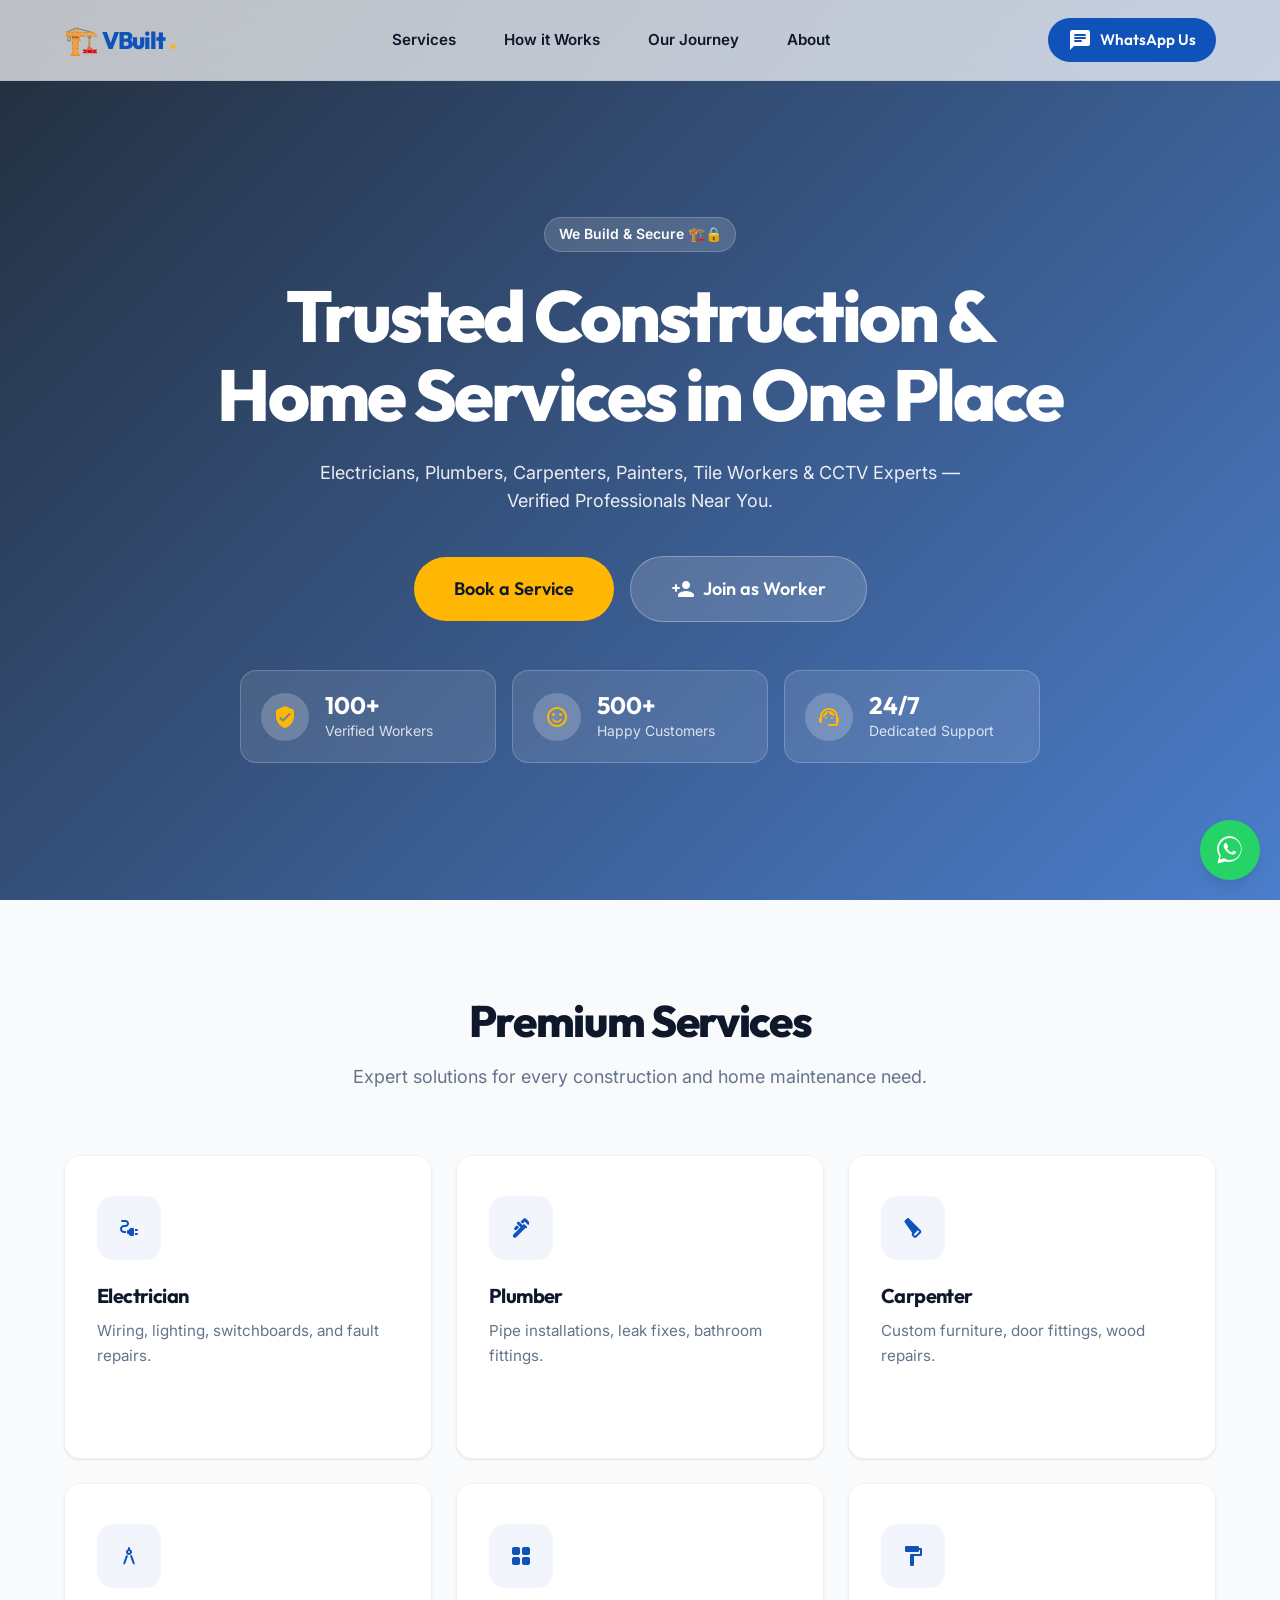
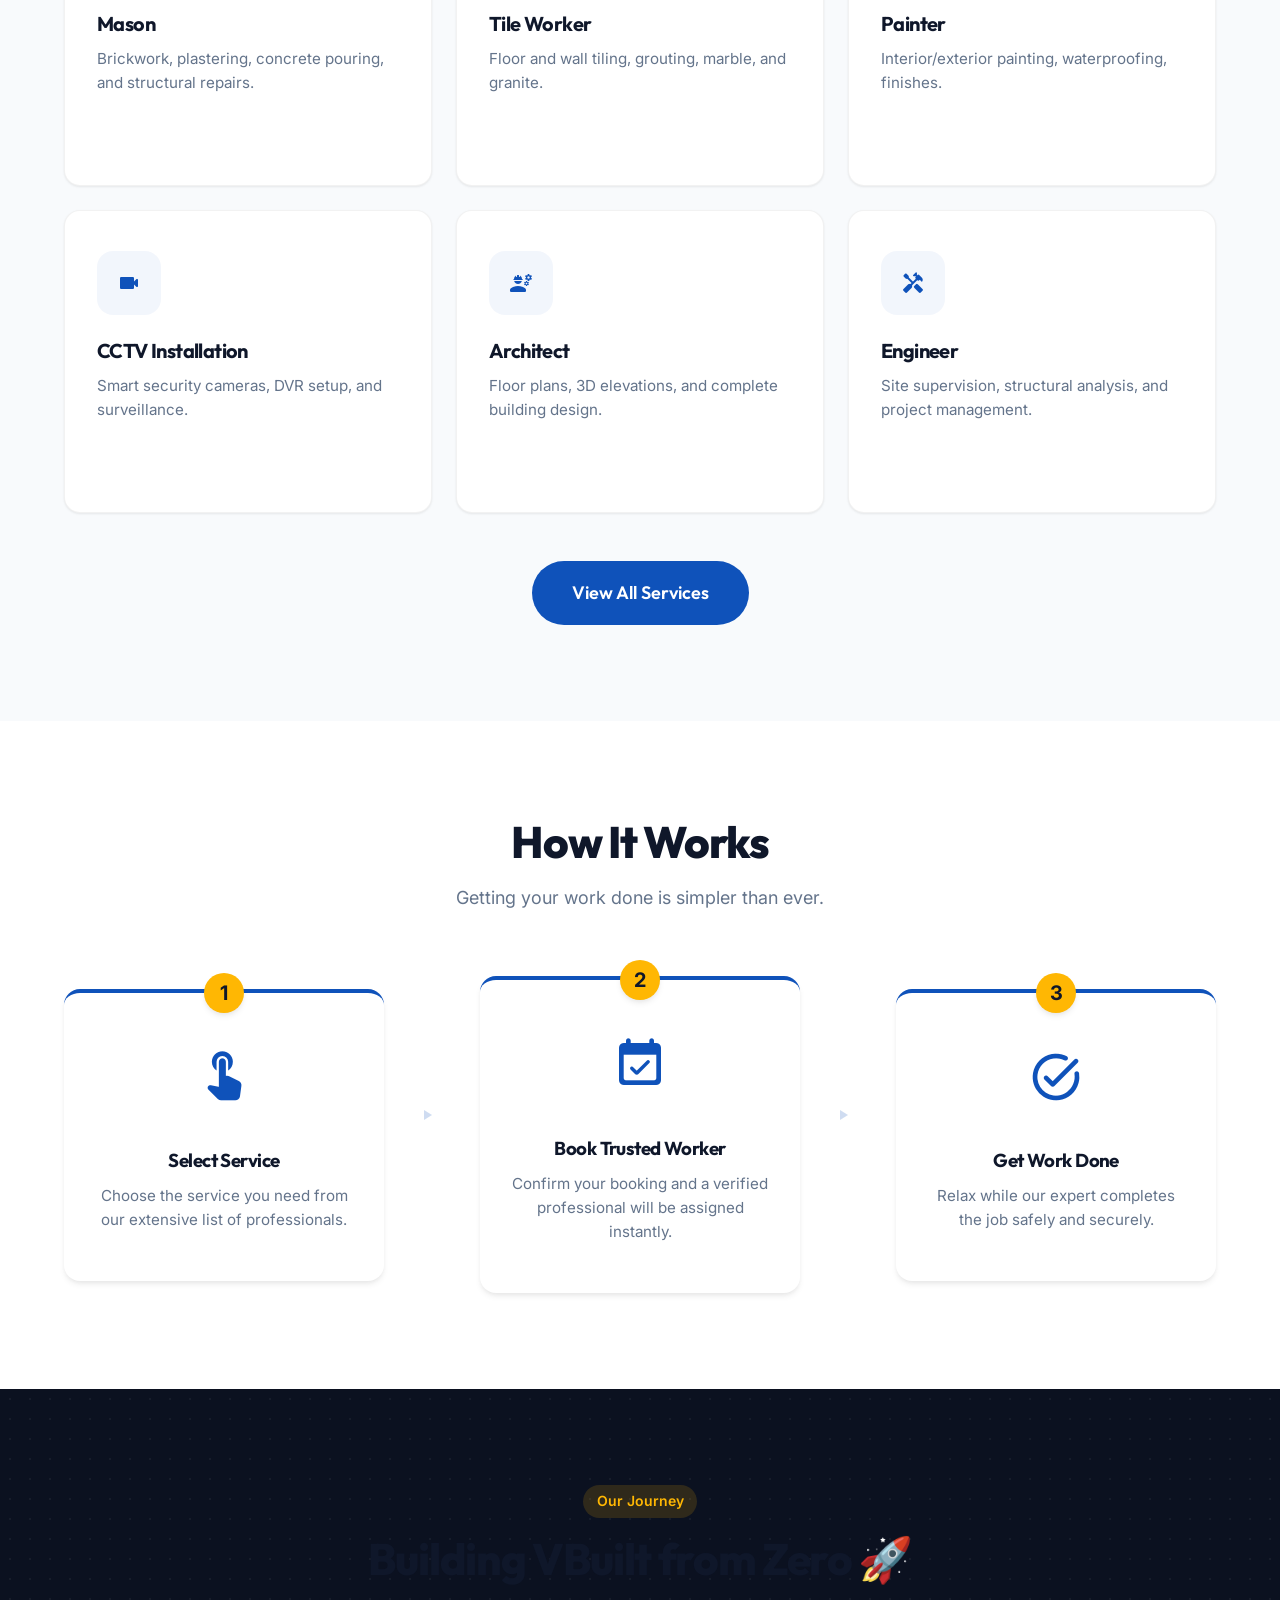
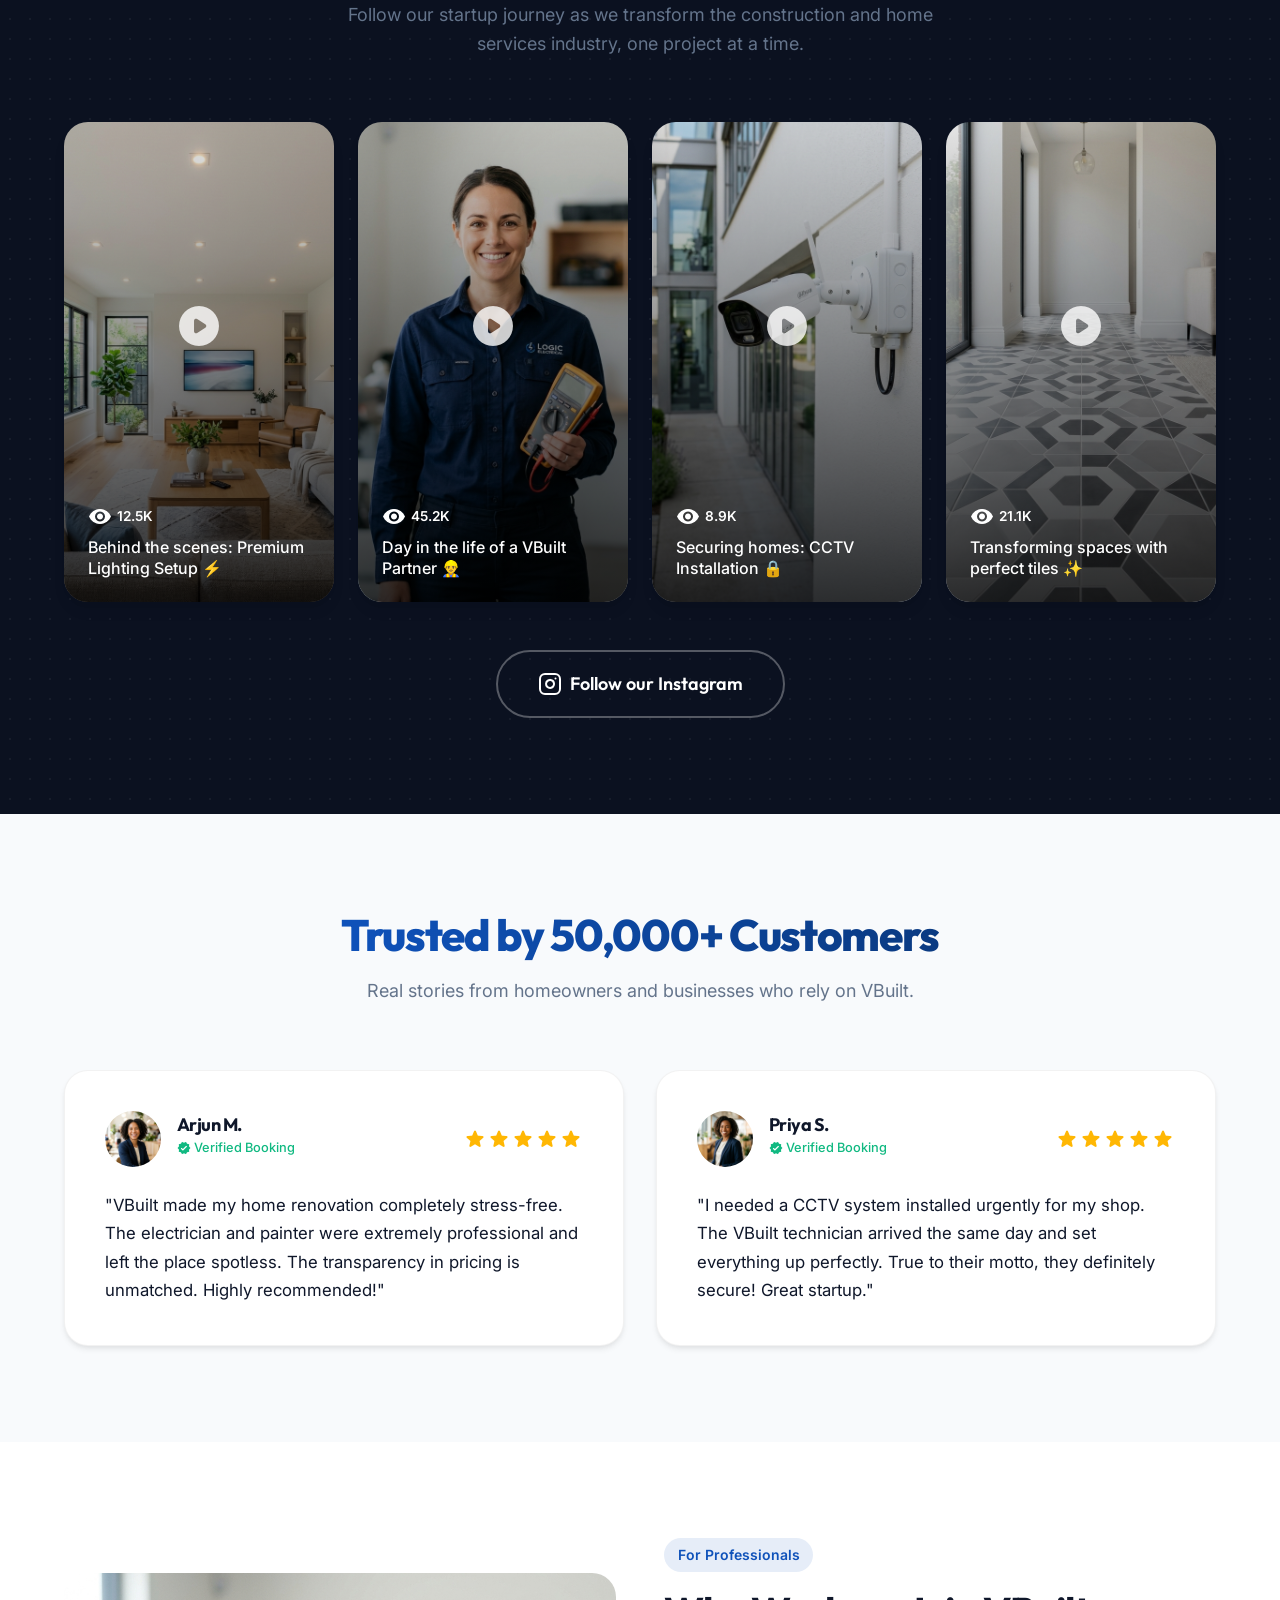
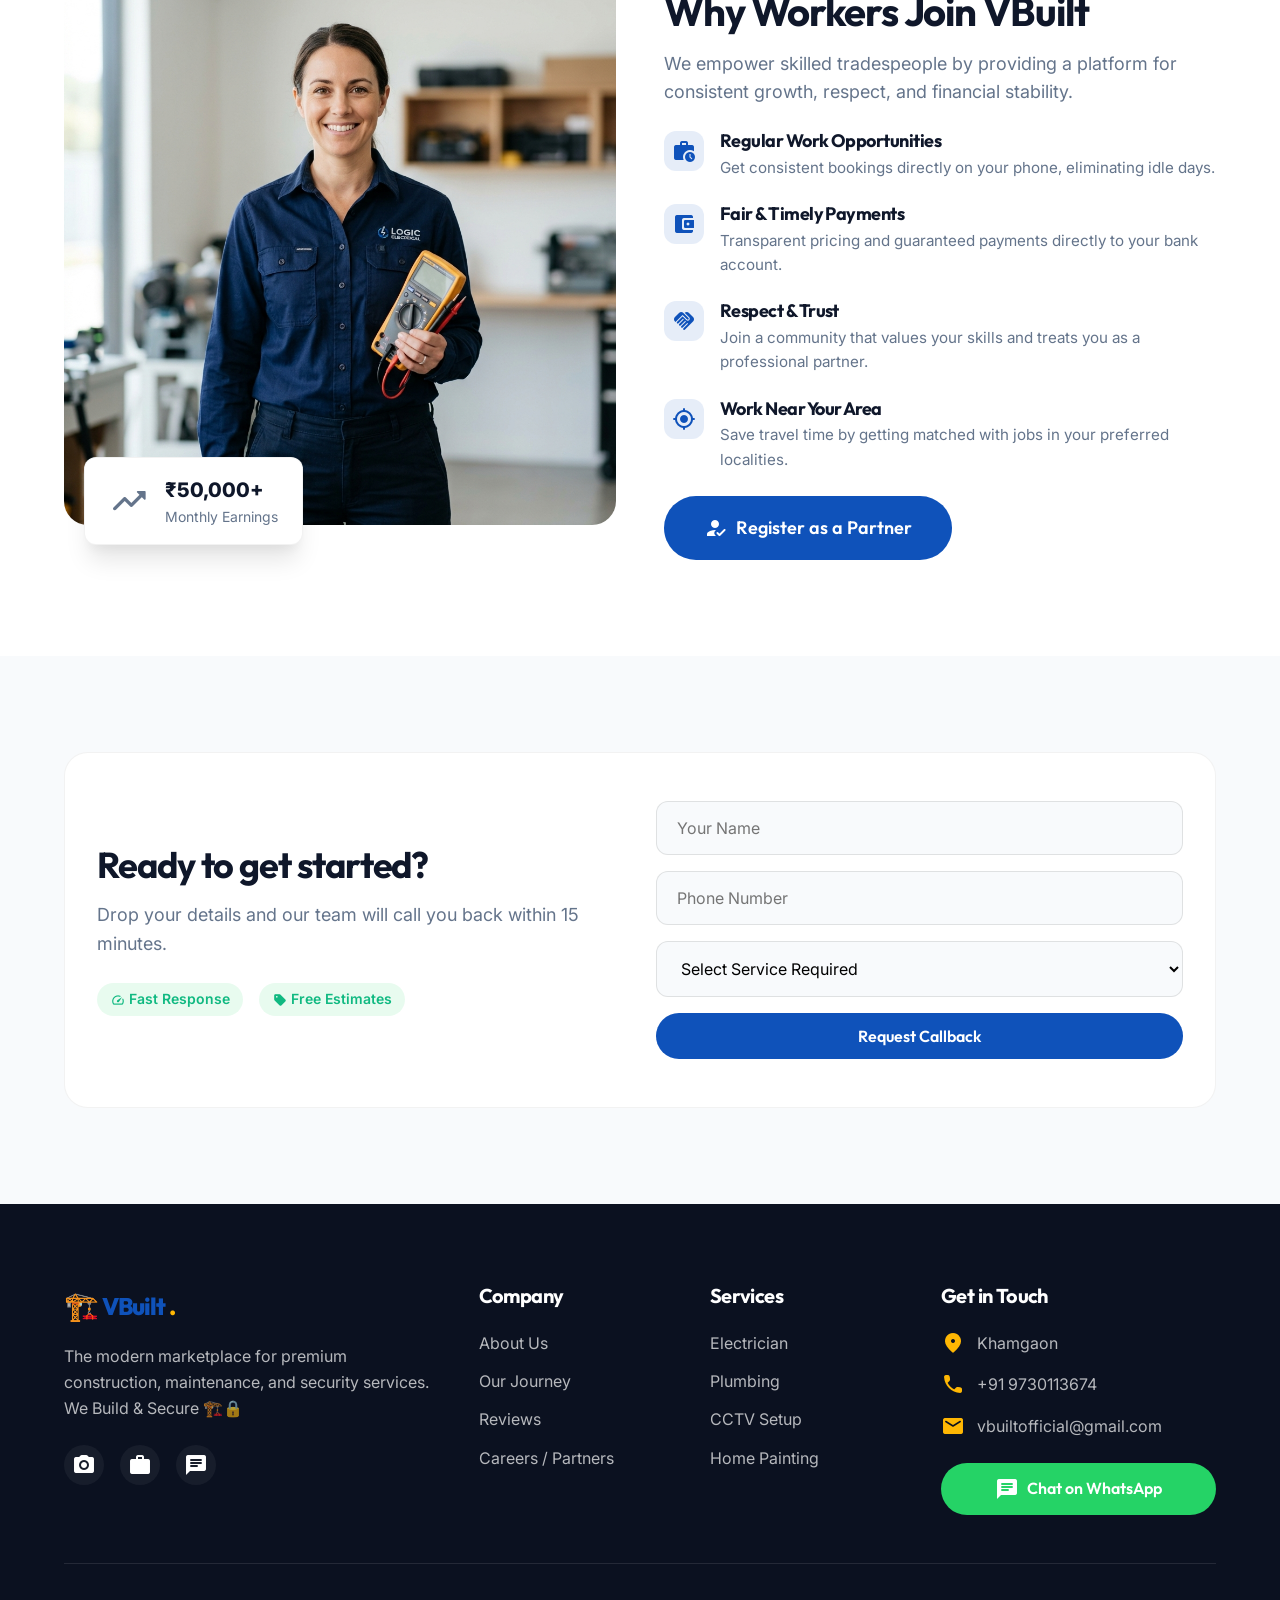
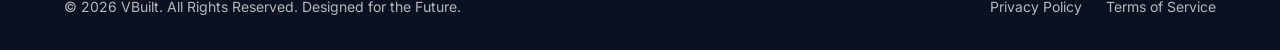
==== index.html @ ed8c5869 "Update index.html" ====
<!DOCTYPE html>
<html lang="en">

<head>
    <meta charset="UTF-8">
    <meta name="viewport" content="width=device-width, initial-scale=1.0">
    <title>VBuilt | We Build & Secure 🏗️🔒</title>
    <meta name="description"
        content="VBuilt connects customers with trusted skilled workers and professionals such as electricians, plumbers, carpenters, masons, painters, and CCTV technicians.">

    <!-- Google Fonts -->
    <link rel="preconnect" href="https://fonts.googleapis.com">
    <link rel="preconnect" href="https://fonts.gstatic.com" crossorigin>
    <link
        href="https://fonts.googleapis.com/css2?family=Inter:wght@300;400;500;600;700&family=Outfit:wght@400;500;600;700;800;900&display=swap"
        rel="stylesheet">

    <!-- Material Icons -->
    <link href="https://fonts.googleapis.com/icon?family=Material+Icons+Round" rel="stylesheet">

    <!-- Custom CSS -->
    <link rel="stylesheet" href="style.css">
</head>

<body>

    <!-- Page Loader -->
    <div class="page-loader" id="page-loader">
        <div class="spinner"></div>
        <div class="loader-text">VBuilt.</div>
    </div>

    <!-- Navigation -->
    <nav class="navbar glass-nav" id="navbar">
        <div class="container nav-container">
            <a href="#" class="logo">
                <span class="logo-icon">🏗️</span>
                VBuilt<span class="logo-dot">.</span>
            </a>

            <div class="nav-menu" id="nav-menu">
                <a href="#services" class="nav-link">Services</a>
                <a href="#how-it-works" class="nav-link">How it Works</a>
                <a href="#social" class="nav-link">Our Journey</a>
                <a href="#about" class="nav-link">About</a>
            </div>

            <div class="nav-actions">
                <a href="https://wa.me/919730113674" target="_blank" class="btn btn-primary btn-sm-nav">
                    <span class="material-icons-round">chat</span> WhatsApp Us
                </a>
                <button class="hamburger" id="hamburger" aria-label="Menu">
                    <span class="material-icons-round">menu</span>
                </button>
            </div>
        </div>
    </nav>

    <!-- Mobile Menu Overlay -->
    <div class="mobile-menu" id="mobile-menu">
        <div class="mobile-menu-header">
            <a href="#" class="logo">VBuilt<span class="logo-dot">.</span></a>
            <button class="close-menu" id="close-menu" aria-label="Close Menu">
                <span class="material-icons-round">close</span>
            </button>
        </div>
        <div class="mobile-nav-links">
            <a href="#services" class="mobile-link">Services</a>
            <a href="#how-it-works" class="mobile-link">How it Works</a>
            <a href="#social" class="mobile-link">Our Journey</a>
            <a href="#about" class="mobile-link">About Us</a>
            <a href="#worker" class="mobile-link text-accent">Join as Worker</a>
            <a href="https://wa.me/919730113674" target="_blank" class="btn btn-primary btn-full mt-4">
                <span class="material-icons-round">chat</span> WhatsApp Us
            </a>
        </div>
    </div>

    <!-- Hero Section -->
    <section class="hero">
        <div class="hero-bg" style="background-image: url('assets/hero_background.png');"></div>
        <div class="hero-overlay"></div>
        <div class="container hero-content fade-in-up">
            <div class="hero-text">
                <div class="badge badge-glass">We Build & Secure 🏗️🔒</div>
                <h1>Trusted Construction & Home Services in One Place</h1>
                <p>Electricians, Plumbers, Carpenters, Painters, Tile Workers & CCTV Experts — Verified Professionals
                    Near You.</p>

                <div class="hero-buttons">
                    <a href="#quick-inquiry" class="btn btn-accent btn-large glow-btn">
                        Book a Service
                    </a>
                    <a href="https://forms.gle/vUBsCdoFfaBKiS7c6" target="_blank" class="btn btn-glass btn-large">
                        <span class="material-icons-round">person_add</span> Join as Worker
                    </a>
                </div>

                <!-- Trust Stats Cards -->
                <div class="hero-stats-wrapper mt-5">
                    <div class="hero-stat-card">
                        <div class="stat-icon"><span class="material-icons-round">verified_user</span></div>
                        <div class="stat-info">
                            <strong>100+</strong>
                            <span>Verified Workers</span>
                        </div>
                    </div>
                    <div class="hero-stat-card">
                        <div class="stat-icon"><span class="material-icons-round">sentiment_satisfied_alt</span></div>
                        <div class="stat-info">
                            <strong>500+</strong>
                            <span>Happy Customers</span>
                        </div>
                    </div>
                    <div class="hero-stat-card">
                        <div class="stat-icon"><span class="material-icons-round">support_agent</span></div>
                        <div class="stat-info">
                            <strong>24/7</strong>
                            <span>Dedicated Support</span>
                        </div>
                    </div>
                </div>
            </div>
        </div>
    </section>

    <!-- Services Section -->
    <section id="services" class="section bg-light">
        <div class="container">
            <div class="section-header text-center reveal">
                <h2>Premium Services</h2>
                <p>Expert solutions for every construction and home maintenance need.</p>
            </div>

            <div class="services-grid reveal">
                <!-- Service Cards -->
                <div class="service-card group">
                    <div class="service-icon"><span class="material-icons-round">electrical_services</span></div>
                    <h3>Electrician</h3>
                    <p>Wiring, lighting, switchboards, and fault repairs.</p>
                    <a href="https://wa.me/919730113674?text=I%20need%20an%20Electrician" target="_blank"
                        class="service-book-btn">Book via WhatsApp &rarr;</a>
                </div>
                <div class="service-card group">
                    <div class="service-icon"><span class="material-icons-round">plumbing</span></div>
                    <h3>Plumber</h3>
                    <p>Pipe installations, leak fixes, bathroom fittings.</p>
                    <a href="https://wa.me/919730113674?text=I%20need%20a%20Plumber" target="_blank"
                        class="service-book-btn">Book via WhatsApp &rarr;</a>
                </div>
                <div class="service-card group">
                    <div class="service-icon"><span class="material-icons-round">carpenter</span></div>
                    <h3>Carpenter</h3>
                    <p>Custom furniture, door fittings, wood repairs.</p>
                    <a href="https://wa.me/919730113674?text=I%20need%20a%20Carpenter" target="_blank"
                        class="service-book-btn">Book via WhatsApp &rarr;</a>
                </div>
                <div class="service-card group">
                    <div class="service-icon"><span class="material-icons-round">architecture</span></div>
                    <h3>Mason</h3>
                    <p>Brickwork, plastering, concrete pouring, and structural repairs.</p>
                    <a href="https://wa.me/919730113674?text=I%20need%20a%20Mason" target="_blank"
                        class="service-book-btn">Book via WhatsApp &rarr;</a>
                </div>
                <div class="service-card group">
                    <div class="service-icon"><span class="material-icons-round">grid_view</span></div>
                    <h3>Tile Worker</h3>
                    <p>Floor and wall tiling, grouting, marble, and granite.</p>
                    <a href="https://wa.me/919730113674?text=I%20need%20a%20Tile%20Worker" target="_blank"
                        class="service-book-btn">Book via WhatsApp &rarr;</a>
                </div>
                <div class="service-card group">
                    <div class="service-icon"><span class="material-icons-round">format_paint</span></div>
                    <h3>Painter</h3>
                    <p>Interior/exterior painting, waterproofing, finishes.</p>
                    <a href="https://wa.me/919730113674?text=I%20need%20a%20Painter" target="_blank"
                        class="service-book-btn">Book via WhatsApp &rarr;</a>
                </div>
                <div class="service-card group">
                    <div class="service-icon"><span class="material-icons-round">videocam</span></div>
                    <h3>CCTV Installation</h3>
                    <p>Smart security cameras, DVR setup, and surveillance.</p>
                    <a href="https://wa.me/919730113674?text=I%20need%20CCTV%20Installation" target="_blank"
                        class="service-book-btn">Book via WhatsApp &rarr;</a>
                </div>
                <div class="service-card group">
                    <div class="service-icon"><span class="material-icons-round">engineering</span></div>
                    <h3>Architect</h3>
                    <p>Floor plans, 3D elevations, and complete building design.</p>
                    <a href="https://wa.me/919730113674?text=I%20need%20an%20Architect" target="_blank"
                        class="service-book-btn">Book via WhatsApp &rarr;</a>
                </div>
                <div class="service-card group">
                    <div class="service-icon"><span class="material-icons-round">handyman</span></div>
                    <h3>Engineer</h3>
                    <p>Site supervision, structural analysis, and project management.</p>
                    <a href="https://wa.me/919730113674?text=I%20need%20an%20Engineer" target="_blank"
                        class="service-book-btn">Book via WhatsApp &rarr;</a>
                </div>
            </div>

            <div class="text-center mt-5 reveal">
                <a href="#quick-inquiry" class="btn btn-primary btn-large">View All Services</a>
            </div>
        </div>
    </section>

    <!-- How It Works -->
    <section id="how-it-works" class="section">
        <div class="container">
            <div class="section-header text-center reveal">
                <h2>How It Works</h2>
                <p>Getting your work done is simpler than ever.</p>
            </div>

            <div class="steps-container reveal">
                <div class="step-card">
                    <div class="step-number">1</div>
                    <div class="step-icon"><span class="material-icons-round">touch_app</span></div>
                    <h3>Select Service</h3>
                    <p>Choose the service you need from our extensive list of professionals.</p>
                </div>
                <div class="step-line"></div>
                <div class="step-card">
                    <div class="step-number">2</div>
                    <div class="step-icon"><span class="material-icons-round">event_available</span></div>
                    <h3>Book Trusted Worker</h3>
                    <p>Confirm your booking and a verified professional will be assigned instantly.</p>
                </div>
                <div class="step-line"></div>
                <div class="step-card">
                    <div class="step-number">3</div>
                    <div class="step-icon"><span class="material-icons-round">task_alt</span></div>
                    <h3>Get Work Done</h3>
                    <p>Relax while our expert completes the job safely and securely.</p>
                </div>
            </div>
        </div>
    </section>

    <!-- Building VBuilt From Zero (Instagram / Reels Section) -->
    <section id="social" class="section bg-dark text-white pattern-bg">
        <div class="container reveal">
            <div class="section-header text-center">
                <span class="badge badge-accent mb-3">Our Journey</span>
                <h2 class="text-white">Building VBuilt from Zero 🚀</h2>
                <p class="text-light-muted">Follow our startup journey as we transform the construction and home
                    services industry, one project at a time.</p>
            </div>

            <div class="reels-grid">
                <!-- Reel 1 -->
                <div class="reel-card">
                    <img src="electrical_work.png" alt="Reel Thumbnail" class="reel-img">
                    <div class="reel-overlay">
                        <span class="material-icons-round play-btn">play_circle</span>
                        <div class="reel-info">
                            <span class="views"><span class="material-icons-round">visibility</span> 12.5K</span>
                            <p>Behind the scenes: Premium Lighting Setup ⚡</p>
                        </div>
                    </div>
                </div>
                <!-- Reel 2 -->
                <div class="reel-card">
                    <img src="professional_worker.png" alt="Reel Thumbnail" class="reel-img">
                    <div class="reel-overlay">
                        <span class="material-icons-round play-btn">play_circle</span>
                        <div class="reel-info">
                            <span class="views"><span class="material-icons-round">visibility</span> 45.2K</span>
                            <p>Day in the life of a VBuilt Partner 👷‍♂️</p>
                        </div>
                    </div>
                </div>
                <!-- Reel 3 -->
                <div class="reel-card">
                    <img src="cctv_installation.png" alt="Reel Thumbnail" class="reel-img">
                    <div class="reel-overlay">
                        <span class="material-icons-round play-btn">play_circle</span>
                        <div class="reel-info">
                            <span class="views"><span class="material-icons-round">visibility</span> 8.9K</span>
                            <p>Securing homes: CCTV Installation 🔒</p>
                        </div>
                    </div>
                </div>
                <!-- Reel 4 -->
                <div class="reel-card d-none-sm">
                    <img src="tile_work.png" alt="Reel Thumbnail" class="reel-img">
                    <div class="reel-overlay">
                        <span class="material-icons-round play-btn">play_circle</span>
                        <div class="reel-info">
                            <span class="views"><span class="material-icons-round">visibility</span> 21.1K</span>
                            <p>Transforming spaces with perfect tiles ✨</p>
                        </div>
                    </div>
                </div>
            </div>

            <div class="text-center mt-5">
                <a href="https://www.instagram.com/vbuilt_?igsh=MWl5ZzN5YXVjMWFuaA%3D%3D&utm_source=qr" target="_blank"
                    class="btn btn-outline-white btn-large hover-glow">
                    <svg width="24" height="24" viewBox="0 0 24 24" fill="none" stroke="currentColor" stroke-width="2"
                        stroke-linecap="round" stroke-linejoin="round">
                        <rect x="2" y="2" width="20" height="20" rx="5" ry="5"></rect>
                        <path d="M16 11.37A4 4 0 1 1 12.63 8 4 4 0 0 1 16 11.37z"></path>
                        <line x1="17.5" y1="6.5" x2="17.51" y2="6.5"></line>
                    </svg>
                    Follow our Instagram
                </a>
            </div>
        </div>
    </section>

    <!-- Testimonials / Social Proof -->
    <section class="section bg-light">
        <div class="container">
            <div class="section-header text-center reveal">
                <h2 class="font-gradient">Trusted by 50,000+ Customers</h2>
                <p>Real stories from homeowners and businesses who rely on VBuilt.</p>
            </div>

            <div class="testimonials-grid reveal">
                <!-- Review 1 -->
                <div class="testimonial-card modern-card">
                    <div class="testimonial-header">
                        <img src="happy_customer_one.png" alt="Customer" class="customer-img">
                        <div class="customer-meta">
                            <h4>Arjun M.</h4>
                            <span class="verified-badge"><span class="material-icons-round">verified</span> Verified
                                Booking</span>
                        </div>
                        <div class="stars ml-auto">
                            <span class="material-icons-round">star</span><span
                                class="material-icons-round">star</span><span
                                class="material-icons-round">star</span><span
                                class="material-icons-round">star</span><span class="material-icons-round">star</span>
                        </div>
                    </div>
                    <p class="review-text">"VBuilt made my home renovation completely stress-free. The electrician and
                        painter were extremely professional and left the place spotless. The transparency in pricing is
                        unmatched. Highly recommended!"</p>
                </div>

                <!-- Review 2 -->
                <div class="testimonial-card modern-card">
                    <div class="testimonial-header">
                        <img src="happy_customer_two.png" alt="Customer" class="customer-img">
                        <div class="customer-meta">
                            <h4>Priya S.</h4>
                            <span class="verified-badge"><span class="material-icons-round">verified</span> Verified
                                Booking</span>
                        </div>
                        <div class="stars ml-auto">
                            <span class="material-icons-round">star</span><span
                                class="material-icons-round">star</span><span
                                class="material-icons-round">star</span><span
                                class="material-icons-round">star</span><span class="material-icons-round">star</span>
                        </div>
                    </div>
                    <p class="review-text">"I needed a CCTV system installed urgently for my shop. The VBuilt technician
                        arrived the same day and set everything up perfectly. True to their motto, they definitely
                        secure! Great startup."</p>
                </div>
            </div>
        </div>
    </section>

    <!-- Why Workers Join VBuilt -->
    <section id="worker" class="section">
        <div class="container reveal">
            <div class="worker-split-layout">
                <div class="worker-split-image">
                    <img src="professional_worker.png" alt="Professional Worker" class="rounded-xl shadow-hover">
                    <div class="floating-stat-card">
                        <span class="material-icons-round text-accent">trending_up</span>
                        <div>
                            <strong>₹50,000+</strong>
                            <span>Monthly Earnings</span>
                        </div>
                    </div>
                </div>
                <div class="worker-split-content">
                    <span class="badge badge-primary">For Professionals</span>
                    <h2>Why Workers Join VBuilt</h2>
                    <p class="lead-text">We empower skilled tradespeople by providing a platform for consistent growth,
                        respect, and financial stability.</p>

                    <ul class="premium-list mt-4">
                        <li>
                            <div class="list-icon"><span class="material-icons-round">work_history</span></div>
                            <div>
                                <h4>Regular Work Opportunities</h4>
                                <p>Get consistent bookings directly on your phone, eliminating idle days.</p>
                            </div>
                        </li>
                        <li>
                            <div class="list-icon"><span class="material-icons-round">account_balance_wallet</span>
                            </div>
                            <div>
                                <h4>Fair & Timely Payments</h4>
                                <p>Transparent pricing and guaranteed payments directly to your bank account.</p>
                            </div>
                        </li>
                        <li>
                            <div class="list-icon"><span class="material-icons-round">handshake</span></div>
                            <div>
                                <h4>Respect & Trust</h4>
                                <p>Join a community that values your skills and treats you as a professional partner.
                                </p>
                            </div>
                        </li>
                        <li>
                            <div class="list-icon"><span class="material-icons-round">my_location</span></div>
                            <div>
                                <h4>Work Near Your Area</h4>
                                <p>Save travel time by getting matched with jobs in your preferred localities.</p>
                            </div>
                        </li>
                    </ul>

                    <a href="https://forms.gle/vUBsCdoFfaBKiS7c6" target="_blank" class="btn btn-primary btn-large mt-4">
                        <span class="material-icons-round">how_to_reg</span> Register as a Partner
                    </a>
                </div>
            </div>
        </div>
    </section>

    <!-- Quick Inquiry Form Section -->
    <section id="quick-inquiry" class="section bg-light">
        <div class="container reveal">
            <div class="inquiry-box shadow-hover">
                <div class="inquiry-content">
                    <h2>Ready to get started?</h2>
                    <p>Drop your details and our team will call you back within 15 minutes.</p>
                    <div class="contact-badges">
                        <span class="badge"><span class="material-icons-round"
                                style="font-size:14px;vertical-align:middle;">speed</span> Fast Response</span>
                        <span class="badge"><span class="material-icons-round"
                                style="font-size:14px;vertical-align:middle;">sell</span> Free Estimates</span>
                    </div>
                </div>
                <div class="inquiry-form-wrapper">
                    <form action="https://api.web3forms.com/submit" method="POST" class="quick-form" id="inquiryForm">
                        <input type="hidden" name="access_key" value="b9d84958-e8a4-4de0-8901-ea2183787b92">
                        <input type="hidden" name="subject" value="New Callback Request from VBuilt">
                        <input type="hidden" name="from_name" value="VBuilt Notifications">
                        
                        <!-- Honeypot Spam Protection -->
                        <input type="checkbox" name="botcheck" class="hidden" style="display: none;">

                        <input type="text" name="name" placeholder="Your Name" required class="form-input">
                        <input type="tel" name="phone" placeholder="Phone Number" required pattern="[0-9\-\+\s]{10,15}" title="Please enter a valid phone number (e.g. +91 9876543210)" class="form-input">
                        <select name="service" class="form-input" required>
                            <option value="" disabled selected>Select Service Required</option>
                            <option value="electrician">Electrician</option>
                            <option value="plumber">Plumber</option>
                            <option value="carpenter">Carpenter</option>
                            <option value="mason">Mason</option>
                            <option value="tile_worker">Tile Worker</option>
                            <option value="painter">Painter</option>
                            <option value="cctv">CCTV Installation</option>
                            <option value="architect">Architect</option>
                            <option value="engineer">Engineer</option>
                            <option value="other">Other Services</option>
                        </select>
                        <button type="submit" class="btn btn-primary btn-full glow-btn" id="submitBtn">Request Callback</button>
                        <p id="formResult" style="display: none; text-align: center; font-weight: 500; font-size: 0.95rem; margin-top: 0.5rem; transition: all 0.3s ease;"></p>
                    </form>
                </div>
            </div>
        </div>
    </section>

    <!-- Footer -->
    <footer class="footer">
        <div class="container">
            <div class="footer-grid">
                <div class="footer-brand">
                    <a href="#" class="logo text-white mb-3">
                        <span class="logo-icon">🏗️</span> VBuilt<span class="text-accent">.</span>
                    </a>
                    <p class="footer-desc">The modern marketplace for premium construction, maintenance, and security
                        services. We Build & Secure 🏗️🔒</p>
                    <div class="social-links mt-4">
                        <a href="https://www.instagram.com/vbuilt_?igsh=MWl5ZzN5YXVjMWFuaA%3D%3D&utm_source=qr"
                            target="_blank" aria-label="Instagram" class="hover-up"><span
                                class="material-icons-round">photo_camera</span></a>
                        <a href="#" aria-label="LinkedIn" class="hover-up"><span
                                class="material-icons-round">work</span></a>
                        <a href="#" aria-label="Twitter" class="hover-up"><span
                                class="material-icons-round">chat</span></a>
                    </div>
                </div>

                <div class="footer-links">
                    <h3>Company</h3>
                    <ul>
                        <li><a href="#about">About Us</a></li>
                        <li><a href="#social">Our Journey</a></li>
                        <li><a href="#testimonials">Reviews</a></li>
                        <li><a href="#worker">Careers / Partners</a></li>
                    </ul>
                </div>

                <div class="footer-links">
                    <h3>Services</h3>
                    <ul>
                        <li><a href="https://wa.me/919730113674?text=I%20need%20an%20Electrician"
                                target="_blank">Electrician</a></li>
                        <li><a href="https://wa.me/919730113674?text=I%20need%20a%20Plumber"
                                target="_blank">Plumbing</a></li>
                        <li><a href="https://wa.me/919730113674?text=I%20need%20CCTV%20Setup" target="_blank">CCTV
                                Setup</a></li>
                        <li><a href="https://wa.me/919730113674?text=I%20need%20a%20Painter" target="_blank">Home
                                Painting</a></li>
                    </ul>
                </div>

                <div class="footer-contact">
                    <h3>Get in Touch</h3>
                    <ul class="contact-info">
                        <li><span class="material-icons-round text-accent">location_on</span> Khamgaon
                        </li>
                        <li><span class="material-icons-round text-accent">phone</span> +91 9730113674</li>
                        <li><span class="material-icons-round text-accent">email</span> <a
                                href="mailto:vbuiltofficial@gmail.com">vbuiltofficial@gmail.com</a></li>
                    </ul>
                    <a href="https://wa.me/919730113674" target="_blank" class="btn btn-whatsapp mt-4 btn-full">
                        <span class="material-icons-round">chat</span> Chat on WhatsApp
                    </a>
                </div>
            </div>

            <div class="footer-bottom">
                <p>&copy; 2026 VBuilt. All Rights Reserved. Designed for the Future.</p>
                <div class="footer-legal">
                    <a href="#">Privacy Policy</a>
                    <a href="#">Terms of Service</a>
                </div>
            </div>
        </div>
    </footer>

    <!-- Floating WhatsApp Button with Pulse -->
    <a href="https://wa.me/919730113674" target="_blank" class="floating-whatsapp pulse-anim"
        aria-label="Chat on WhatsApp">
        <svg viewBox="0 0 32 32" width="32" height="32" fill="white">
            <path
                d="M16 2a13 13 0 0 0-10.9 19.9L3.5 29.5l7.8-2A13 13 0 1 0 16 2zm0 24a11 11 0 0 1-5.6-1.5l-.4-.2-4.2 1.1 1.1-4.1-.3-.4A11 11 0 1 1 16 26zm6-8.2c-.3-.2-1.9-1-2.2-1s-.6-.2-.8.2-.8 1-.9 1.2-.3.3-.6.1-1.4-.5-2.6-1.6c-.9-.8-1.5-1.9-1.7-2.2s-.1-.5.1-.6c.2-.2.3-.3.5-.5s.2-.3.3-.5.1-.4 0-.6-.8-1.9-1.1-2.6c-.3-.7-.6-.6-.8-.6h-.6c-.2 0-.6.1-.9.4s-1.1 1.1-1.1 2.6c0 1.5 1.1 2.9 1.3 3.1s2.1 3.2 5.1 4.5c.7.3 1.3.5 1.7.6.7.2 1.3.2 1.8.1.6-.1 1.9-.8 2.2-1.5s.3-1.4.2-1.5-.4-.2-.7-.4z" />
        </svg>
    </a>

    <script src="script.js"></script>
</body>

</html>
---- style.css ----
/* ==========================================================================
   CSS Variables & Reset
   ========================================================================== */
:root {
    /* Colors */
    --clr-primary: #0F52BA; /* Deep Blue */
    --clr-primary-dark: #0a3a82;
    --clr-secondary: #ffffff;
    --clr-accent: #ffb703; /* Yellow CTA */
    --clr-accent-hover: #e5a400;
    --clr-bg-light: #f8fafc;
    --clr-bg-dark: #0b1120;
    
    --clr-text-main: #0f172a;
    --clr-text-muted: #64748b;
    --clr-text-light: #f8fafc;
    --clr-text-light-muted: #94a3b8;
    
    --clr-success: #10b981;
    --clr-whatsapp: #25D366;

    /* Typography */
    --font-body: 'Inter', sans-serif;
    --font-heading: 'Outfit', sans-serif;
    
    /* Shadows */
    --shadow-sm: 0 1px 3px rgba(0,0,0,0.05), 0 1px 2px rgba(0,0,0,0.03);
    --shadow-md: 0 4px 6px -1px rgba(0, 0, 0, 0.08), 0 2px 4px -1px rgba(0, 0, 0, 0.04);
    --shadow-lg: 0 10px 15px -3px rgba(0, 0, 0, 0.08), 0 4px 6px -2px rgba(0, 0, 0, 0.04);
    --shadow-xl: 0 20px 25px -5px rgba(0, 0, 0, 0.1), 0 10px 10px -5px rgba(0, 0, 0, 0.04);
    --shadow-glow: 0 0 15px rgba(15, 82, 186, 0.4);
    --shadow-glow-accent: 0 0 15px rgba(255, 183, 3, 0.5);
    
    /* Radii */
    --radius-sm: 8px;
    --radius-md: 12px;
    --radius-lg: 16px;
    --radius-xl: 24px;
    --radius-full: 9999px;
    
    /* Transitions */
    --transition-fast: 0.2s cubic-bezier(0.4, 0, 0.2, 1);
    --transition-normal: 0.3s cubic-bezier(0.4, 0, 0.2, 1);
    --transition-slow: 0.5s cubic-bezier(0.4, 0, 0.2, 1);
}

* {
    margin: 0;
    padding: 0;
    box-sizing: border-box;
}

html {
    scroll-behavior: smooth;
    font-size: 16px;
}

body {
    font-family: var(--font-body);
    color: var(--clr-text-main);
    background-color: var(--clr-secondary);
    line-height: 1.6;
    overflow-x: hidden;
    -webkit-font-smoothing: antialiased;
    -moz-osx-font-smoothing: grayscale;
}

/* Page Loader */
.page-loader {
    position: fixed;
    top: 0;
    left: 0;
    width: 100%;
    height: 100%;
    background-color: var(--clr-primary);
    z-index: 9999;
    display: flex;
    flex-direction: column;
    align-items: center;
    justify-content: center;
    transition: opacity 0.5s ease, visibility 0.5s ease;
}
.page-loader.hidden {
    opacity: 0;
    visibility: hidden;
}
.spinner {
    width: 50px;
    height: 50px;
    border: 4px solid rgba(255,255,255,0.2);
    border-top-color: var(--clr-accent);
    border-radius: 50%;
    animation: spin 1s linear infinite;
    margin-bottom: 1rem;
}
@keyframes spin { 100% { transform: rotate(360deg); } }
.loader-text {
    color: var(--clr-secondary);
    font-family: var(--font-heading);
    font-weight: 700;
    font-size: 1.5rem;
    letter-spacing: -0.02em;
}

/* Typography Enhancements */
h1, h2, h3, h4, h5, h6 {
    font-family: var(--font-heading);
    font-weight: 700; /* Bolder headings */
    line-height: 1.15;
    color: var(--clr-text-main);
    letter-spacing: -0.03em; /* Tighter letter spacing like Stripe/Linear */
}

a {
    text-decoration: none;
    color: inherit;
    transition: all var(--transition-fast);
}

img {
    max-width: 100%;
    height: auto;
    display: block;
}

ul {
    list-style: none;
}

.container {
    width: 100%;
    max-width: 1200px;
    margin: 0 auto;
    padding: 0 1.5rem;
}

.section {
    padding: 6rem 0;
}

/* Utilities */
.bg-light { background-color: var(--clr-bg-light); }
.bg-dark { background-color: var(--clr-bg-dark); }
.text-center { text-align: center; }
.text-white { color: var(--clr-secondary); }
.text-accent { color: var(--clr-accent); }
.text-muted { color: var(--clr-text-muted); }
.text-light-muted { color: var(--clr-text-light-muted); }
.mt-2 { margin-top: 0.5rem; }
.mt-3 { margin-top: 1rem; }
.mt-4 { margin-top: 1.5rem; }
.mt-5 { margin-top: 3rem; }
.mb-3 { margin-bottom: 1rem; }
.ml-auto { margin-left: auto; }
.d-none-sm { display: none; }
.rounded-xl { border-radius: var(--radius-xl); }

/* Typography Utilites */
.section-header {
    margin-bottom: 4rem;
}
.section-header h2 {
    font-size: 2.75rem;
    font-weight: 800;
    margin-bottom: 1rem;
    color: var(--clr-text-main);
}
.section-header p {
    font-size: 1.125rem;
    color: var(--clr-text-muted);
    max-width: 600px;
    margin: 0 auto;
}
.font-gradient {
    background: linear-gradient(90deg, var(--clr-primary), var(--clr-primary-dark));
    -webkit-background-clip: text;
    -webkit-text-fill-color: transparent;
    display: inline-block;
}

/* ==========================================================================
   Buttons & Badges
   ========================================================================== */
.btn {
    display: inline-flex;
    align-items: center;
    justify-content: center;
    gap: 0.5rem;
    padding: 0.8rem 1.75rem;
    border-radius: var(--radius-full);
    font-family: var(--font-heading);
    font-weight: 600;
    font-size: 1rem;
    cursor: pointer;
    border: none;
    transition: all var(--transition-normal);
}

.btn-primary {
    background-color: var(--clr-primary);
    color: var(--clr-secondary);
}
.btn-primary:hover {
    background-color: var(--clr-primary-dark);
    transform: translateY(-2px);
    box-shadow: var(--shadow-glow);
}

.btn-accent {
    background-color: var(--clr-accent);
    color: var(--clr-text-main);
}
.btn-accent:hover {
    background-color: var(--clr-accent-hover);
    transform: translateY(-2px);
    box-shadow: var(--shadow-glow-accent);
}

.btn-glass {
    background-color: rgba(255, 255, 255, 0.15);
    backdrop-filter: blur(10px);
    border: 1px solid rgba(255, 255, 255, 0.3);
    color: var(--clr-secondary);
}
.btn-glass:hover {
    background-color: rgba(255, 255, 255, 0.25);
    transform: translateY(-2px);
}

.btn-outline-white {
    background-color: transparent;
    color: var(--clr-secondary);
    border: 2px solid rgba(255,255,255,0.3);
}
.btn-outline-white:hover {
    background-color: var(--clr-secondary);
    color: var(--clr-text-main);
    transform: translateY(-2px);
}

.btn-whatsapp {
    background-color: var(--clr-whatsapp);
    color: var(--clr-secondary);
}
.btn-whatsapp:hover {
    background-color: #20b858;
    transform: translateY(-2px);
    box-shadow: 0 4px 15px rgba(37, 211, 102, 0.4);
}

.btn-large {
    padding: 1.1rem 2.5rem;
    font-size: 1.125rem;
}
.btn-full {
    width: 100%;
}
.btn-sm-nav {
    padding: 0.6rem 1.25rem;
    font-size: 0.95rem;
}

.glow-btn {
    position: relative;
}
.glow-btn::after {
    content: '';
    position: absolute;
    top: -2px; left: -2px; right: -2px; bottom: -2px;
    background: linear-gradient(45deg, var(--clr-accent), #ff9e00, var(--clr-accent));
    z-index: -1;
    border-radius: var(--radius-full);
    filter: blur(10px);
    opacity: 0;
    transition: opacity var(--transition-normal);
}
.glow-btn:hover::after {
    opacity: 0.6;
}

.badge {
    display: inline-block;
    padding: 0.35rem 0.85rem;
    border-radius: var(--radius-full);
    font-size: 0.875rem;
    font-weight: 600;
}
.badge-glass {
    background-color: rgba(255, 255, 255, 0.15);
    backdrop-filter: blur(8px);
    border: 1px solid rgba(255, 255, 255, 0.2);
    color: var(--clr-secondary);
    margin-bottom: 1.5rem;
}
.badge-accent {
    background-color: rgba(255, 183, 3, 0.15);
    color: var(--clr-accent);
}
.badge-primary {
    background-color: rgba(15, 82, 186, 0.1);
    color: var(--clr-primary);
    margin-bottom: 1rem;
}

/* ==========================================================================
   Navigation (Glassmorphism)
   ========================================================================== */
.glass-nav {
    position: fixed;
    top: 0;
    left: 0;
    width: 100%;
    background-color: rgba(255, 255, 255, 0.85);
    backdrop-filter: blur(16px);
    -webkit-backdrop-filter: blur(16px);
    border-bottom: 1px solid rgba(0,0,0,0.05);
    z-index: 1000;
    transition: all var(--transition-normal);
}

.nav-container {
    display: flex;
    justify-content: space-between;
    align-items: center;
    height: 80px;
}

.logo {
    display: flex;
    align-items: center;
    font-family: var(--font-heading);
    font-size: 1.5rem;
    font-weight: 800;
    color: var(--clr-primary);
    gap: 0.25rem;
    letter-spacing: -0.05em;
}
.logo-icon { font-size: 1.75rem; }
.logo-dot { color: var(--clr-accent); }

.nav-menu { display: none; }
.nav-link {
    font-weight: 600;
    color: var(--clr-text-main);
    padding: 0.5rem;
    position: relative;
    font-size: 0.95rem;
}
.nav-link::after {
    content: '';
    position: absolute;
    width: 0;
    height: 2px;
    bottom: 0;
    left: 50%;
    transform: translateX(-50%);
    background-color: var(--clr-primary);
    transition: width var(--transition-normal);
}
.nav-link:hover::after { width: 100%; }
.nav-link:hover { color: var(--clr-primary); }

.nav-actions {
    display: flex;
    align-items: center;
    gap: 1rem;
}

.hamburger, .close-menu {
    background: none;
    border: none;
    font-size: 2rem;
    cursor: pointer;
    color: var(--clr-text-main);
    display: flex;
}

/* Mobile Menu */
.mobile-menu {
    position: fixed;
    top: 0;
    right: -100%;
    width: 100%;
    max-width: 400px;
    height: 100vh;
    background-color: var(--clr-secondary);
    z-index: 2000;
    box-shadow: -10px 0 30px rgba(0,0,0,0.1);
    transition: right 0.5s cubic-bezier(0.77, 0, 0.175, 1);
    display: flex;
    flex-direction: column;
    padding: 2rem;
}
.mobile-menu.active { right: 0; }
.mobile-menu-header {
    display: flex;
    justify-content: space-between;
    align-items: center;
    margin-bottom: 3rem;
}
.mobile-nav-links {
    display: flex;
    flex-direction: column;
    gap: 1.5rem;
}
.mobile-link {
    font-family: var(--font-heading);
    font-size: 1.5rem;
    font-weight: 700;
    color: var(--clr-text-main);
    letter-spacing: -0.02em;
}

/* ==========================================================================
   Hero Section
   ========================================================================== */
.hero {
    position: relative;
    min-height: 100vh;
    display: flex;
    align-items: center;
    padding-top: 80px; 
    overflow: hidden;
}

.hero-bg {
    position: absolute;
    top: 0; left: 0; width: 100%; height: 100%;
    background-size: cover;
    background-position: center;
    z-index: -2;
    transform: scale(1.05);
    animation: slowZoom 20s infinite alternate;
}
@keyframes slowZoom { from { transform: scale(1.05); } to { transform: scale(1.1); } }

.hero-overlay {
    position: absolute;
    top: 0; left: 0; width: 100%; height: 100%;
    background: linear-gradient(135deg, rgba(11, 23, 39, 0.9) 0%, rgba(15, 82, 186, 0.75) 100%);
    z-index: -1;
}

.hero-content {
    color: var(--clr-secondary);
    text-align: center;
    padding-top: 3rem;
    padding-bottom: 3rem;
}

.hero-text h1 {
    font-size: 3rem;
    margin-bottom: 1.5rem;
    color: var(--clr-secondary);
    line-height: 1.1;
    font-weight: 800;
    max-width: 900px;
    margin-left: auto;
    margin-right: auto;
}

.hero-text p {
    font-size: 1.125rem;
    margin-bottom: 2.5rem;
    color: rgba(255, 255, 255, 0.9);
    max-width: 650px;
    margin-left: auto;
    margin-right: auto;
    font-weight: 400;
}

.hero-buttons {
    display: flex;
    flex-direction: column;
    gap: 1rem;
    align-items: center;
}

/* Trust Stats in Hero */
.hero-stats-wrapper {
    display: grid;
    grid-template-columns: 1fr;
    gap: 1rem;
    max-width: 800px;
    margin-left: auto;
    margin-right: auto;
}

.hero-stat-card {
    background: rgba(255, 255, 255, 0.1);
    backdrop-filter: blur(12px);
    -webkit-backdrop-filter: blur(12px);
    border: 1px solid rgba(255, 255, 255, 0.2);
    border-radius: var(--radius-lg);
    padding: 1.25rem;
    display: flex;
    align-items: center;
    gap: 1rem;
    text-align: left;
    transition: transform var(--transition-fast);
}
.hero-stat-card:hover {
    transform: translateY(-3px);
    background: rgba(255, 255, 255, 0.15);
}

.stat-icon {
    width: 48px; height: 48px;
    background: rgba(255, 255, 255, 0.2);
    border-radius: var(--radius-full);
    display: flex; align-items: center; justify-content: center;
    color: var(--clr-accent);
}

.stat-info {
    display: flex; flex-direction: column;
}
.stat-info strong {
    font-family: var(--font-heading);
    font-size: 1.5rem;
    line-height: 1.2;
}
.stat-info span {
    font-size: 0.875rem;
    color: rgba(255,255,255,0.8);
}

/* ==========================================================================
   Services Section
   ========================================================================== */
.services-grid {
    display: grid;
    grid-template-columns: 1fr;
    gap: 1.5rem;
}

.service-card {
    background-color: var(--clr-secondary);
    border-radius: var(--radius-lg);
    padding: 2.5rem 2rem;
    box-shadow: var(--shadow-sm);
    transition: all var(--transition-normal);
    border: 1px solid rgba(0,0,0,0.05);
    position: relative;
    overflow: hidden;
}

.service-card:hover {
    transform: translateY(-8px);
    box-shadow: var(--shadow-xl);
    border-color: rgba(15, 82, 186, 0.1);
}

.service-icon {
    width: 64px; height: 64px;
    background-color: rgba(15, 82, 186, 0.05);
    color: var(--clr-primary);
    border-radius: var(--radius-lg);
    display: flex; align-items: center; justify-content: center;
    margin-bottom: 1.5rem;
    font-size: 2rem;
    transition: all var(--transition-normal);
}

.service-card:hover .service-icon {
    background-color: var(--clr-primary);
    color: var(--clr-secondary);
    transform: scale(1.1);
}

.service-card h3 {
    font-size: 1.25rem;
    margin-bottom: 0.75rem;
}
.service-card p {
    color: var(--clr-text-muted);
    font-size: 0.95rem;
    margin-bottom: 1.5rem;
}

.service-book-btn {
    display: inline-block;
    color: var(--clr-primary);
    font-weight: 600;
    font-size: 0.9rem;
    opacity: 0;
    transform: translateY(10px);
    transition: all var(--transition-normal);
}
.service-card:hover .service-book-btn {
    opacity: 1;
    transform: translateY(0);
}
.service-book-btn:hover {
    color: var(--clr-accent);
}

/* ==========================================================================
   How It Works
   ========================================================================== */
.steps-container {
    display: flex;
    flex-direction: column;
    align-items: center;
    gap: 2rem;
}

.step-card {
    background-color: var(--clr-secondary);
    padding: 3rem 2rem;
    border-radius: var(--radius-lg);
    text-align: center;
    box-shadow: var(--shadow-md);
    position: relative;
    width: 100%;
    max-width: 350px;
    border-top: 4px solid var(--clr-primary);
    transition: transform var(--transition-normal);
}
.step-card:hover {
    transform: translateY(-5px);
}

.step-number {
    position: absolute;
    top: -20px; left: 50%;
    transform: translateX(-50%);
    width: 40px; height: 40px;
    background-color: var(--clr-accent);
    color: var(--clr-text-main);
    border-radius: var(--radius-full);
    display: flex; align-items: center; justify-content: center;
    font-weight: 700;
    font-size: 1.25rem;
    box-shadow: var(--shadow-md);
}

.step-icon {
    font-size: 3rem;
    color: var(--clr-primary);
    margin-bottom: 1.5rem;
    margin-top: 0.5rem;
}
.step-icon .material-icons-round { font-size: 3.5rem; }
.step-card h3 { margin-bottom: 0.75rem; }
.step-card p { color: var(--clr-text-muted); font-size: 0.95rem; }

.step-line { display: none; }

/* ==========================================================================
   Instagram / Reels Section
   ========================================================================== */
.pattern-bg {
    background-image: radial-gradient(rgba(255, 255, 255, 0.05) 1px, transparent 1px);
    background-size: 20px 20px;
}

.reels-grid {
    display: grid;
    grid-template-columns: 1fr;
    gap: 1.5rem;
    margin-top: 2rem;
}

.reel-card {
    position: relative;
    border-radius: var(--radius-xl);
    overflow: hidden;
    aspect-ratio: 9/16; /* Vertical format */
    box-shadow: var(--shadow-lg);
    cursor: pointer;
}

.reel-img {
    width: 100%;
    height: 100%;
    object-fit: cover;
    transition: transform 0.5s ease;
}

.reel-card:hover .reel-img {
    transform: scale(1.05);
}

.reel-overlay {
    position: absolute;
    top: 0; left: 0; width: 100%; height: 100%;
    background: linear-gradient(to bottom, rgba(0,0,0,0.1) 0%, rgba(0,0,0,0.8) 100%);
    display: flex;
    flex-direction: column;
    justify-content: space-between;
    padding: 1.5rem;
}

.play-btn {
    font-size: 3rem;
    color: rgba(255,255,255,0.8);
    align-self: center;
    margin-top: auto;
    margin-bottom: auto;
    transition: all var(--transition-fast);
}
.reel-card:hover .play-btn {
    transform: scale(1.1);
    color: var(--clr-secondary);
}

.reel-info {
    color: var(--clr-secondary);
}
.reel-info .views {
    display: inline-flex;
    align-items: center;
    gap: 0.3rem;
    font-size: 0.85rem;
    margin-bottom: 0.5rem;
    font-weight: 600;
}
.reel-info p {
    font-weight: 500;
    line-height: 1.3;
}

/* ==========================================================================
   Worker Split Section
   ========================================================================== */
.worker-split-layout {
    display: flex;
    flex-direction: column;
    gap: 3rem;
}

.worker-split-image {
    position: relative;
}

.shadow-hover {
    transition: box-shadow var(--transition-normal), transform var(--transition-normal);
}
.shadow-hover:hover {
    box-shadow: var(--shadow-xl);
    transform: translateY(-5px);
}

.floating-stat-card {
    position: absolute;
    bottom: -20px;
    left: 20px;
    background-color: var(--clr-secondary);
    padding: 1rem 1.5rem;
    border-radius: var(--radius-md);
    box-shadow: var(--shadow-xl);
    display: flex;
    align-items: center;
    gap: 1rem;
    z-index: 2;
    border: 1px solid rgba(0,0,0,0.05);
}
.floating-stat-card .material-icons-round { font-size: 2.5rem; }
.floating-stat-card div { display: flex; flex-direction: column; }
.floating-stat-card strong { font-size: 1.25rem; font-weight: 800; color: var(--clr-text-main); }
.floating-stat-card span { font-size: 0.875rem; color: var(--clr-text-muted); }

.worker-split-content h2 {
    font-size: 2.5rem;
    margin-bottom: 1rem;
}
.lead-text {
    font-size: 1.125rem;
    color: var(--clr-text-muted);
    margin-bottom: 1.5rem;
}

.premium-list {
    display: flex;
    flex-direction: column;
    gap: 1.5rem;
}
.premium-list li {
    display: flex;
    gap: 1rem;
}
.list-icon {
    flex-shrink: 0;
    width: 40px; height: 40px;
    background-color: rgba(15, 82, 186, 0.1);
    color: var(--clr-primary);
    border-radius: var(--radius-md);
    display: flex; align-items: center; justify-content: center;
}
.premium-list h4 {
    font-size: 1.125rem;
    margin-bottom: 0.25rem;
}
.premium-list p {
    color: var(--clr-text-muted);
    font-size: 0.95rem;
}

/* ==========================================================================
   Quick Inquiry Form
   ========================================================================== */
.inquiry-box {
    background-color: var(--clr-secondary);
    border-radius: var(--radius-xl);
    padding: 3rem 2rem;
    border: 1px solid rgba(0,0,0,0.05);
    display: flex;
    flex-direction: column;
    gap: 2rem;
}

.inquiry-content h2 {
    font-size: 2.25rem;
    margin-bottom: 1rem;
}
.inquiry-content p {
    color: var(--clr-text-muted);
    font-size: 1.125rem;
    margin-bottom: 1.5rem;
}

.contact-badges {
    display: flex;
    gap: 1rem;
    flex-wrap: wrap;
}
.contact-badges .badge {
    background-color: rgba(37, 211, 102, 0.1);
    color: var(--clr-success);
}

.quick-form {
    display: flex;
    flex-direction: column;
    gap: 1rem;
}
.form-input {
    width: 100%;
    padding: 1rem 1.25rem;
    border: 1px solid rgba(0,0,0,0.1);
    border-radius: var(--radius-md);
    font-family: var(--font-body);
    font-size: 1rem;
    background-color: var(--clr-bg-light);
    transition: all var(--transition-fast);
}
.form-input:focus {
    outline: none;
    border-color: var(--clr-primary);
    box-shadow: 0 0 0 3px rgba(15, 82, 186, 0.1);
    background-color: var(--clr-secondary);
}

/* ==========================================================================
   Testimonials
   ========================================================================== */
.testimonials-grid {
    display: grid;
    grid-template-columns: 1fr;
    gap: 2rem;
}

.modern-card {
    background-color: var(--clr-secondary);
    padding: 2.5rem;
    border-radius: var(--radius-xl);
    box-shadow: var(--shadow-md);
    border: 1px solid rgba(0,0,0,0.05);
    transition: transform var(--transition-normal);
}
.modern-card:hover { transform: translateY(-5px); box-shadow: var(--shadow-xl); }

.testimonial-header {
    display: flex;
    align-items: center;
    gap: 1rem;
    margin-bottom: 1.5rem;
}

.customer-img {
    width: 56px; height: 56px;
    border-radius: var(--radius-full);
    object-fit: cover;
}

.customer-meta h4 {
    margin-bottom: 0.1rem;
    font-size: 1.125rem;
}
.verified-badge {
    display: inline-flex;
    align-items: center;
    gap: 0.2rem;
    font-size: 0.8rem;
    color: var(--clr-success);
    font-weight: 500;
}
.verified-badge .material-icons-round { font-size: 14px; }

.stars { color: var(--clr-accent); display: flex; }
.review-text {
    font-size: 1.05rem;
    color: var(--clr-text-main);
    line-height: 1.7;
}

/* ==========================================================================
   Footer
   ========================================================================== */
.footer {
    background-color: var(--clr-bg-dark);
    color: rgba(255,255,255,0.7);
    padding-top: 5rem;
}

.footer-grid {
    display: grid;
    grid-template-columns: 1fr;
    gap: 3rem;
    margin-bottom: 3rem;
}

.footer-desc {
    margin-bottom: 1.5rem;
    line-height: 1.6;
}

.hover-up {
    display: inline-flex;
    align-items: center;
    justify-content: center;
    width: 40px; height: 40px;
    background-color: rgba(255,255,255,0.05);
    border-radius: var(--radius-full);
    color: var(--clr-secondary);
    transition: all var(--transition-fast);
}
.hover-up:hover {
    background-color: var(--clr-primary);
    transform: translateY(-5px);
}
.social-links { display: flex; gap: 1rem; }

.footer h3 {
    color: var(--clr-secondary);
    font-family: var(--font-heading);
    font-size: 1.25rem;
    margin-bottom: 1.5rem;
}

.footer-links ul { display: flex; flex-direction: column; gap: 0.8rem; }
.footer-links a:hover { color: var(--clr-secondary); padding-left: 5px; }

.contact-info { display: flex; flex-direction: column; gap: 1rem; }
.contact-info li { display: flex; align-items: flex-start; gap: 0.75rem; }

.footer-bottom {
    display: flex;
    flex-direction: column;
    align-items: center;
    gap: 1rem;
    padding: 2rem 0;
    border-top: 1px solid rgba(255,255,255,0.1);
    font-size: 0.875rem;
}
.footer-legal {
    display: flex;
    gap: 1.5rem;
}
.footer-legal a:hover { color: var(--clr-secondary); }

/* Floating WhatsApp & Pulse */
.floating-whatsapp {
    position: fixed;
    bottom: 20px;
    right: 20px;
    width: 60px;
    height: 60px;
    background-color: var(--clr-whatsapp);
    border-radius: var(--radius-full);
    display: flex;
    align-items: center;
    justify-content: center;
    box-shadow: var(--shadow-lg);
    z-index: 1000;
}
.pulse-anim {
    animation: pulse 2s infinite;
}
@keyframes pulse {
    0% { box-shadow: 0 0 0 0 rgba(37, 211, 102, 0.7); }
    70% { box-shadow: 0 0 0 15px rgba(37, 211, 102, 0); }
    100% { box-shadow: 0 0 0 0 rgba(37, 211, 102, 0); }
}

/* ==========================================================================
   Animations & Reveals
   ========================================================================== */
.fade-in-up {
    animation: fadeInUp 1s cubic-bezier(0.4, 0, 0.2, 1) forwards;
}

@keyframes fadeInUp {
    from { opacity: 0; transform: translateY(40px); }
    to { opacity: 1; transform: translateY(0); }
}

.reveal {
    opacity: 0;
    transform: translateY(30px);
    transition: all 0.8s cubic-bezier(0.4, 0, 0.2, 1);
}
.reveal.active {
    opacity: 1;
    transform: translateY(0);
}

/* ==========================================================================
   Media Queries
   ========================================================================== */
@media (min-width: 640px) {
    .services-grid { grid-template-columns: repeat(2, 1fr); }
    .reels-grid { grid-template-columns: repeat(2, 1fr); }
    .hero-text h1 { font-size: 4rem; }
    .hero-stats-wrapper { grid-template-columns: repeat(3, 1fr); }
    .d-none-sm { display: block; }
}

@media (min-width: 768px) {
    .hero-buttons { flex-direction: row; justify-content: center; }
    
    .steps-container { flex-direction: row; justify-content: space-between; }
    .step-line {
        display: block; flex: 1; height: 2px;
        background-color: rgba(15, 82, 186, 0.2);
        margin: 0 1rem; position: relative; top: -20px;
    }
    .step-line::after {
        content: ''; position: absolute; right: 0; top: -4px;
        border-top: 5px solid transparent; border-bottom: 5px solid transparent;
        border-left: 8px solid rgba(15, 82, 186, 0.2);
    }
    
    .worker-split-layout { flex-direction: row; align-items: center; }
    .worker-split-image, .worker-split-content { flex: 1; }
    
    .inquiry-box { flex-direction: row; align-items: center; }
    .inquiry-content, .inquiry-form-wrapper { flex: 1; }
    
    .testimonials-grid { grid-template-columns: repeat(2, 1fr); }
    .footer-grid { grid-template-columns: repeat(2, 1fr); }
    .footer-bottom { flex-direction: row; justify-content: space-between; }
}

@media (min-width: 1024px) {
    .nav-menu { display: flex; gap: 2rem; }
    .hamburger { display: none; }
    .nav-actions .btn-primary { display: inline-flex; }
    
    .hero-text h1 { font-size: 4.5rem; letter-spacing: -0.04em; }
    
    .services-grid { grid-template-columns: repeat(3, 1fr); }
    .reels-grid { grid-template-columns: repeat(4, 1fr); }
    
    .footer-grid { grid-template-columns: 2fr 1fr 1fr 1.5fr; }
}
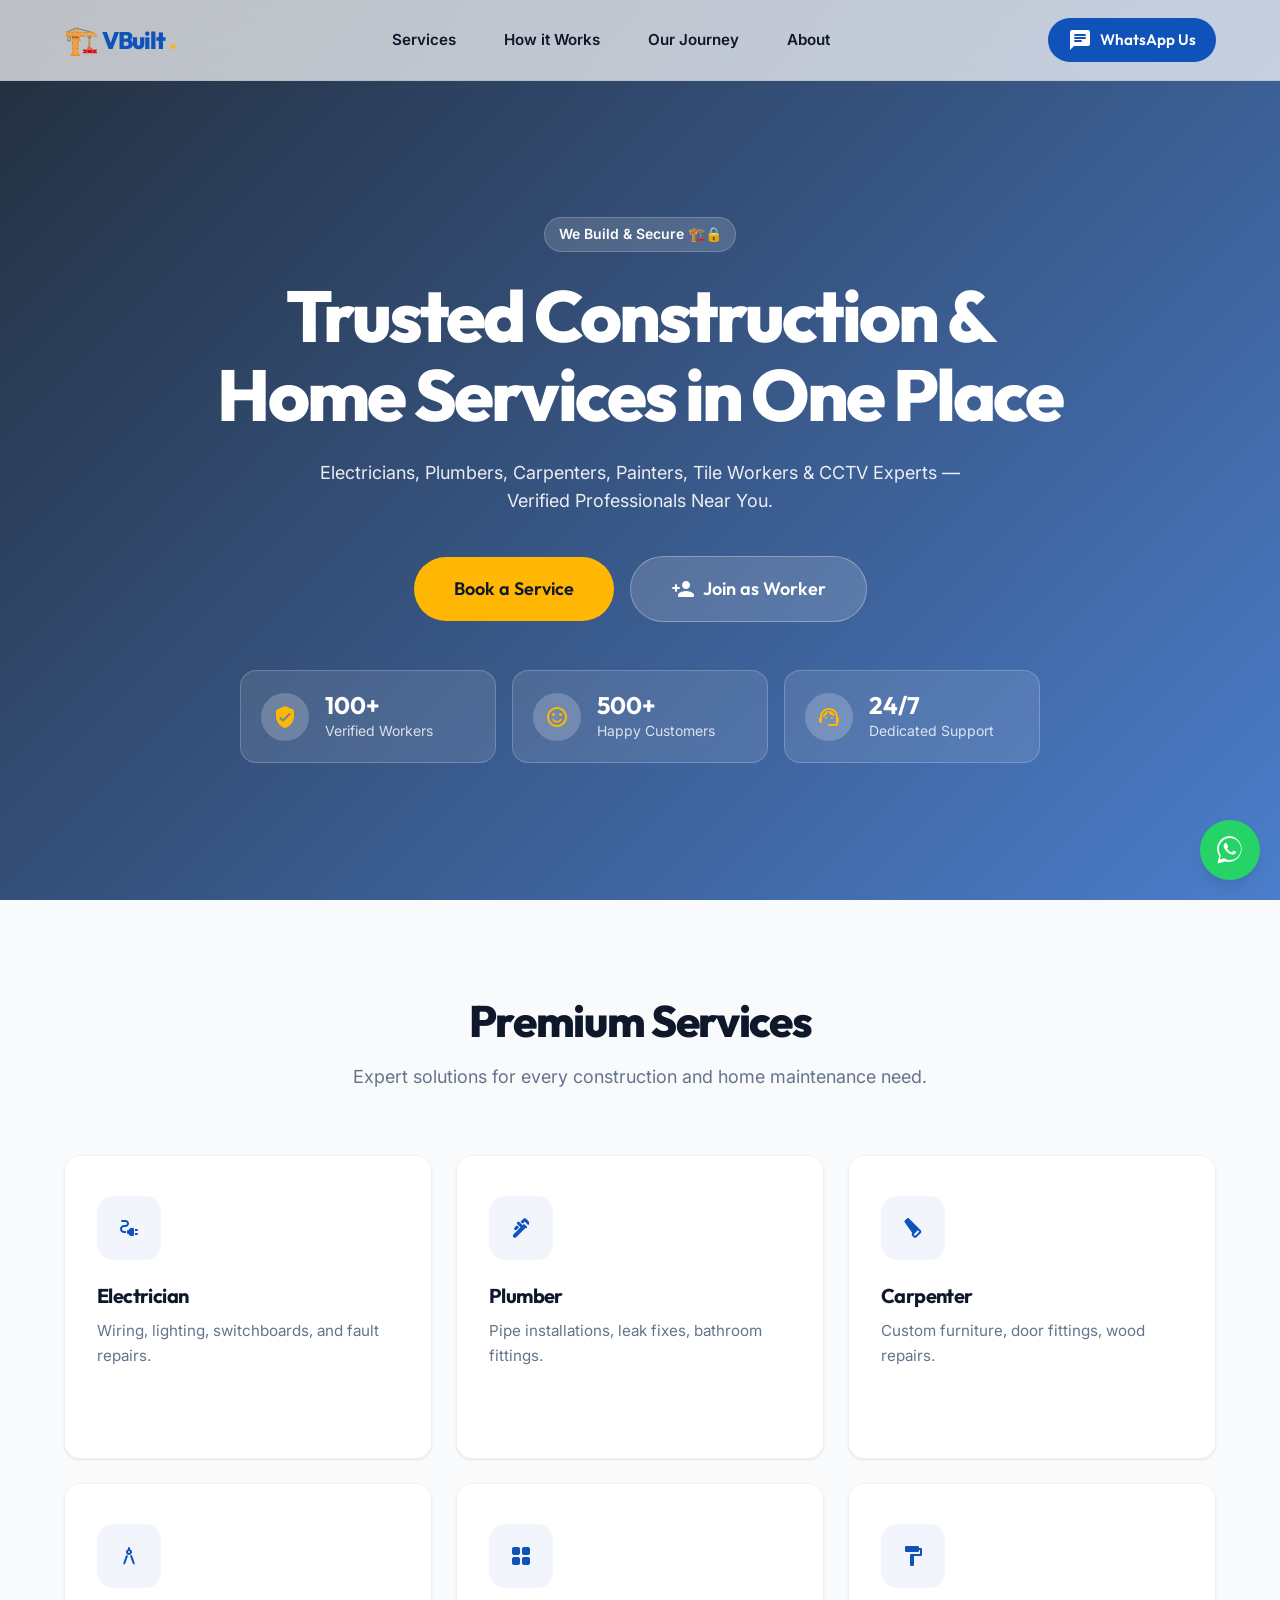
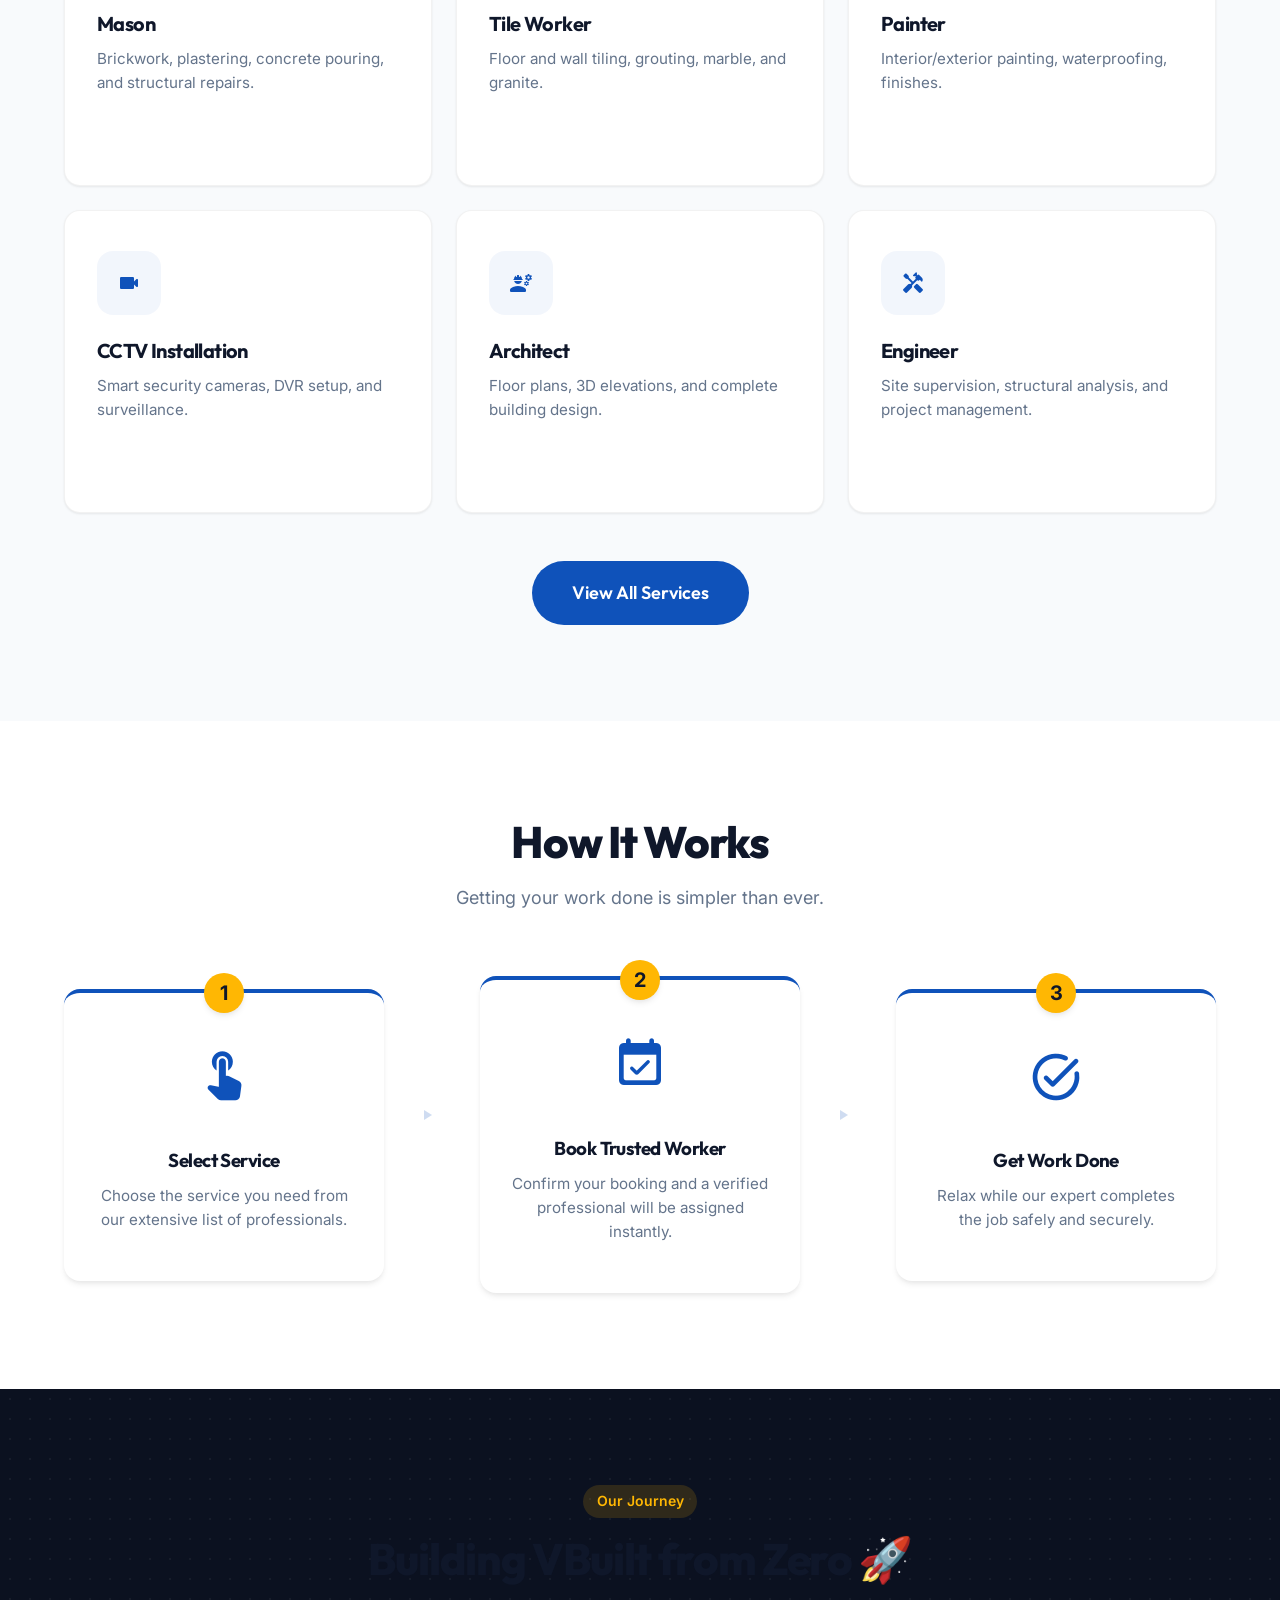
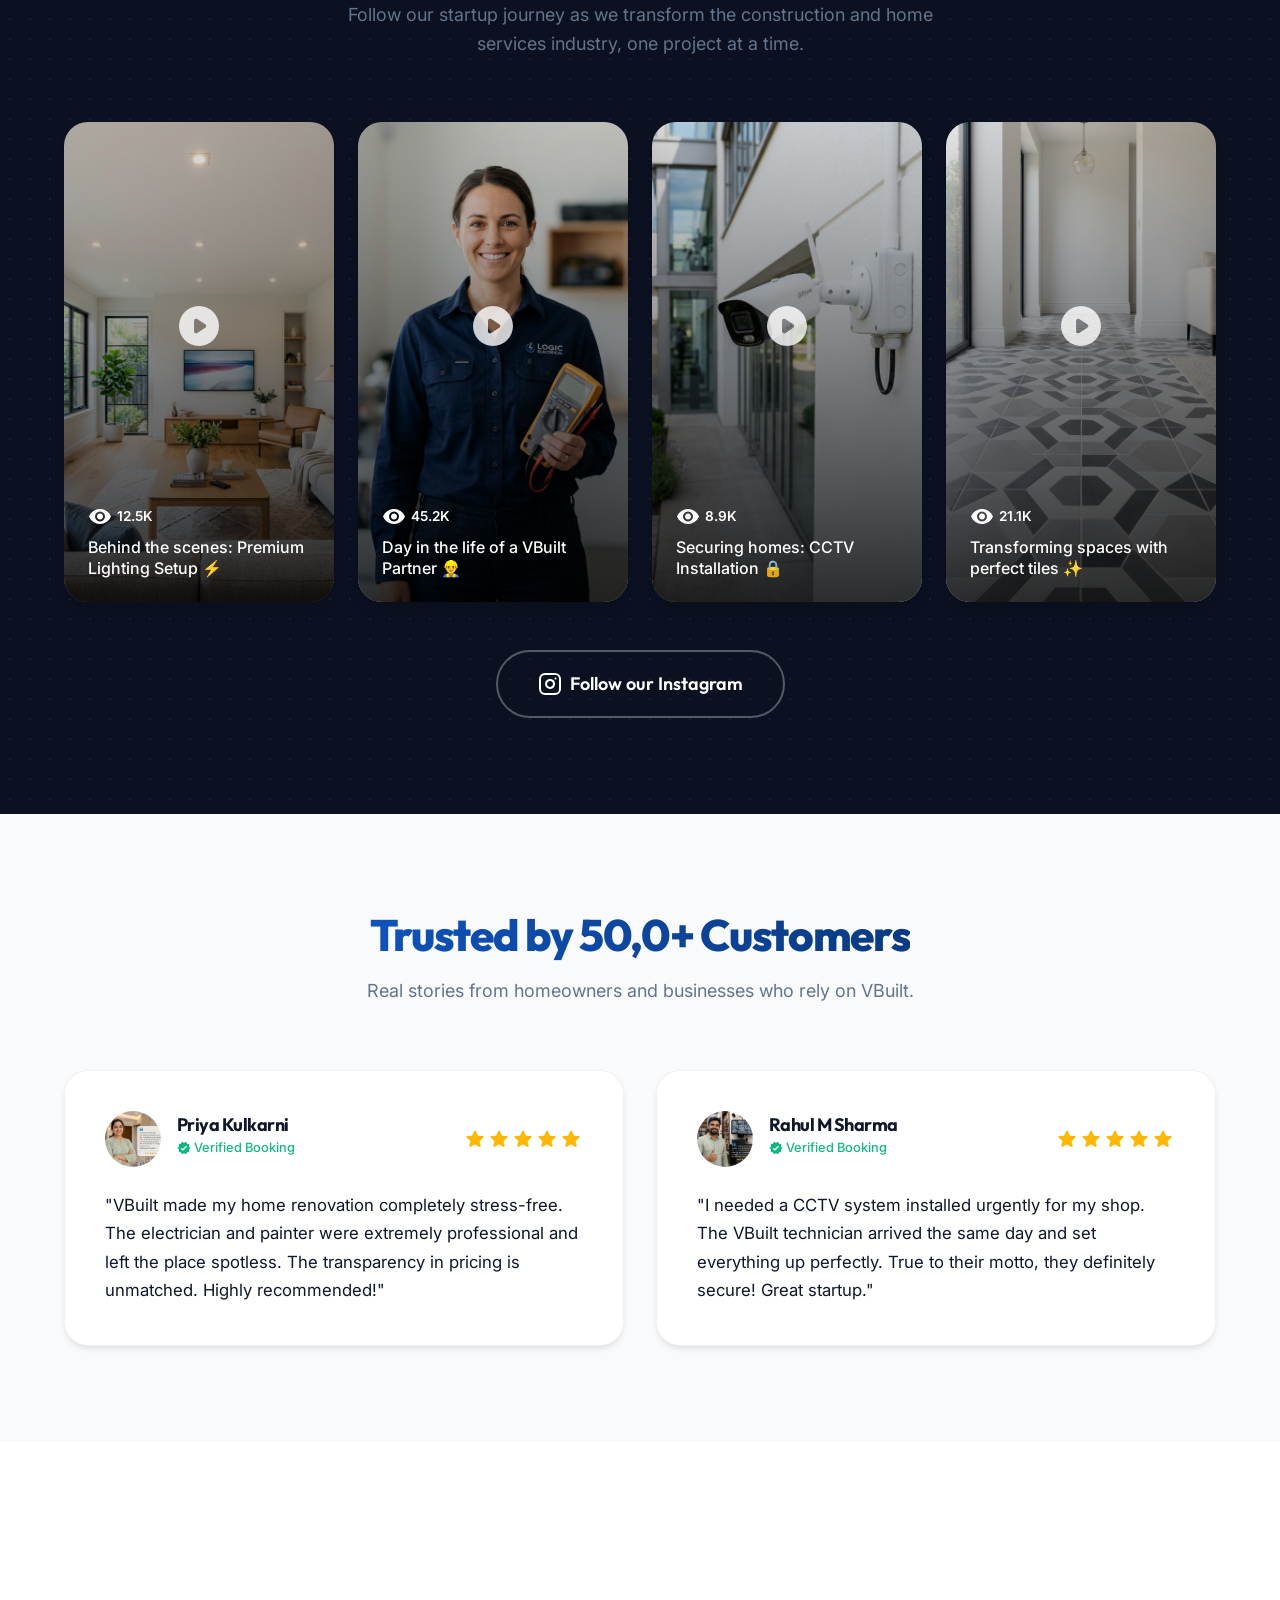
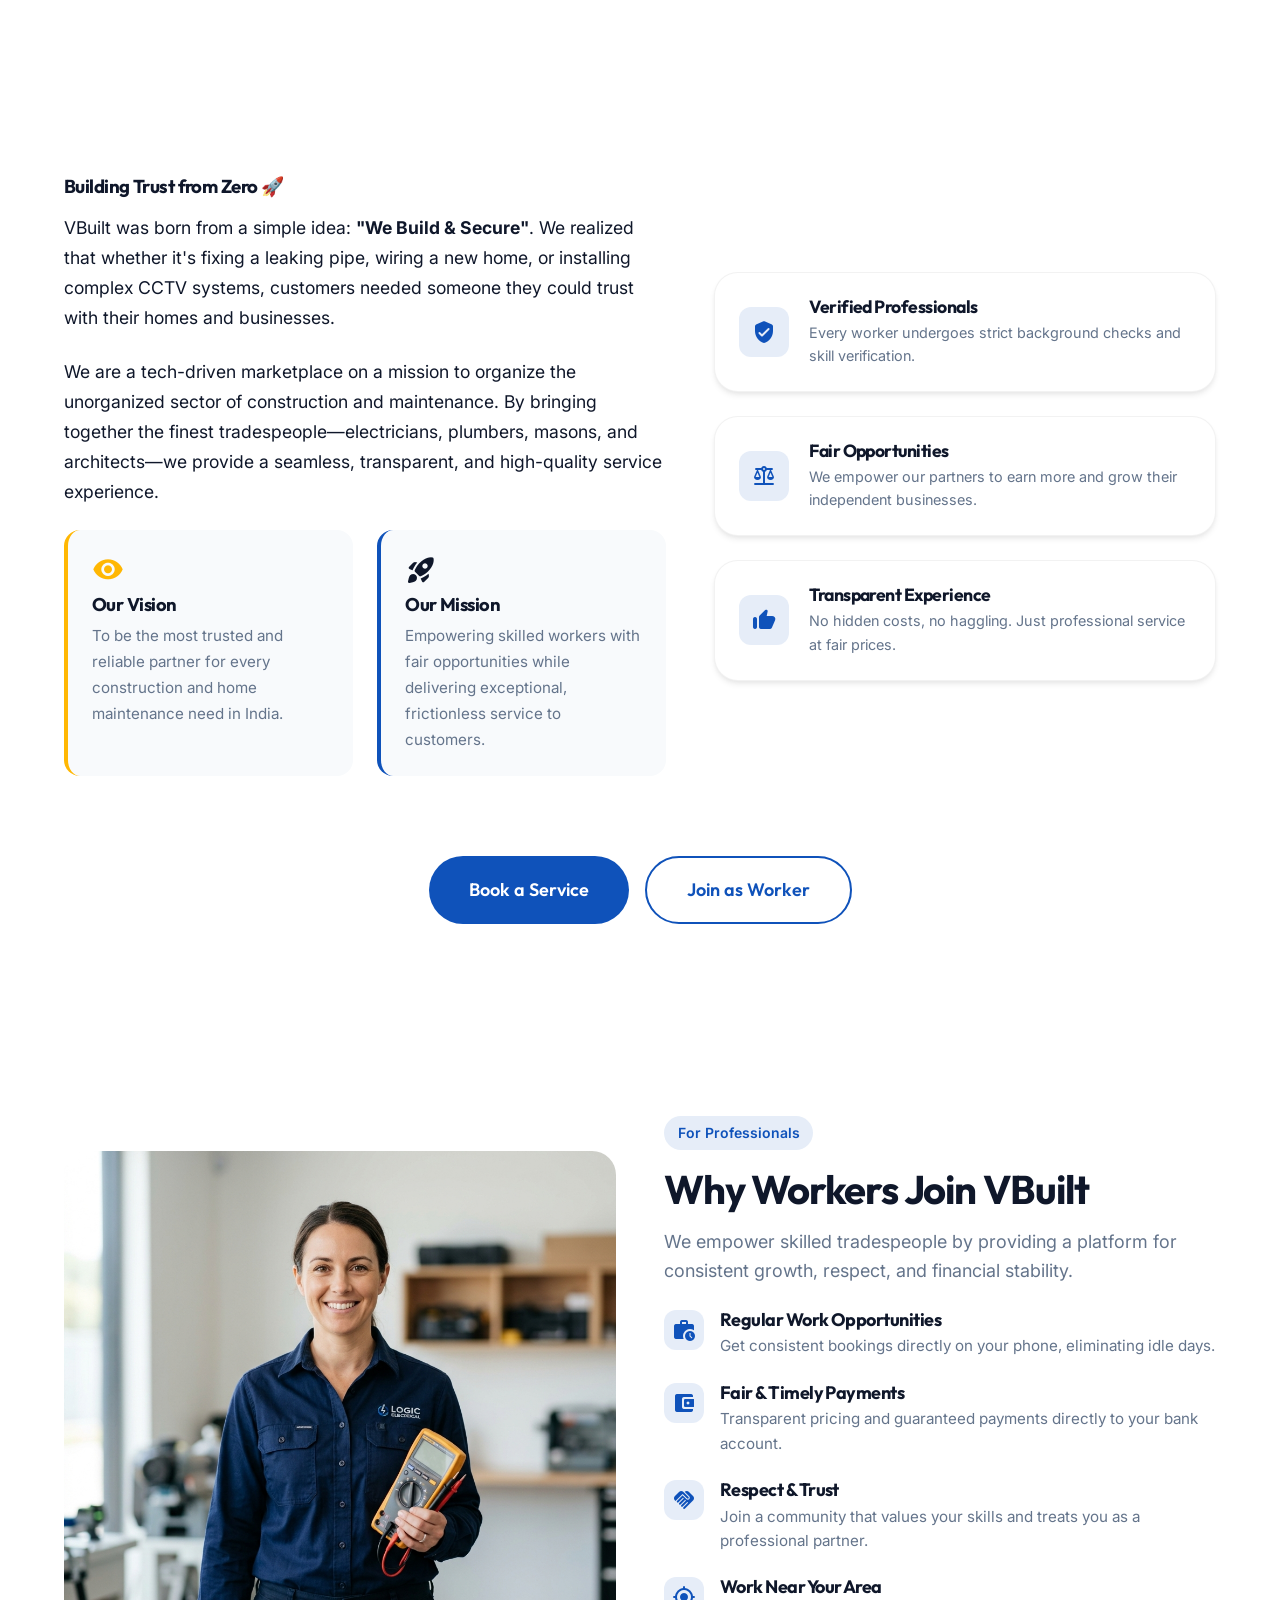
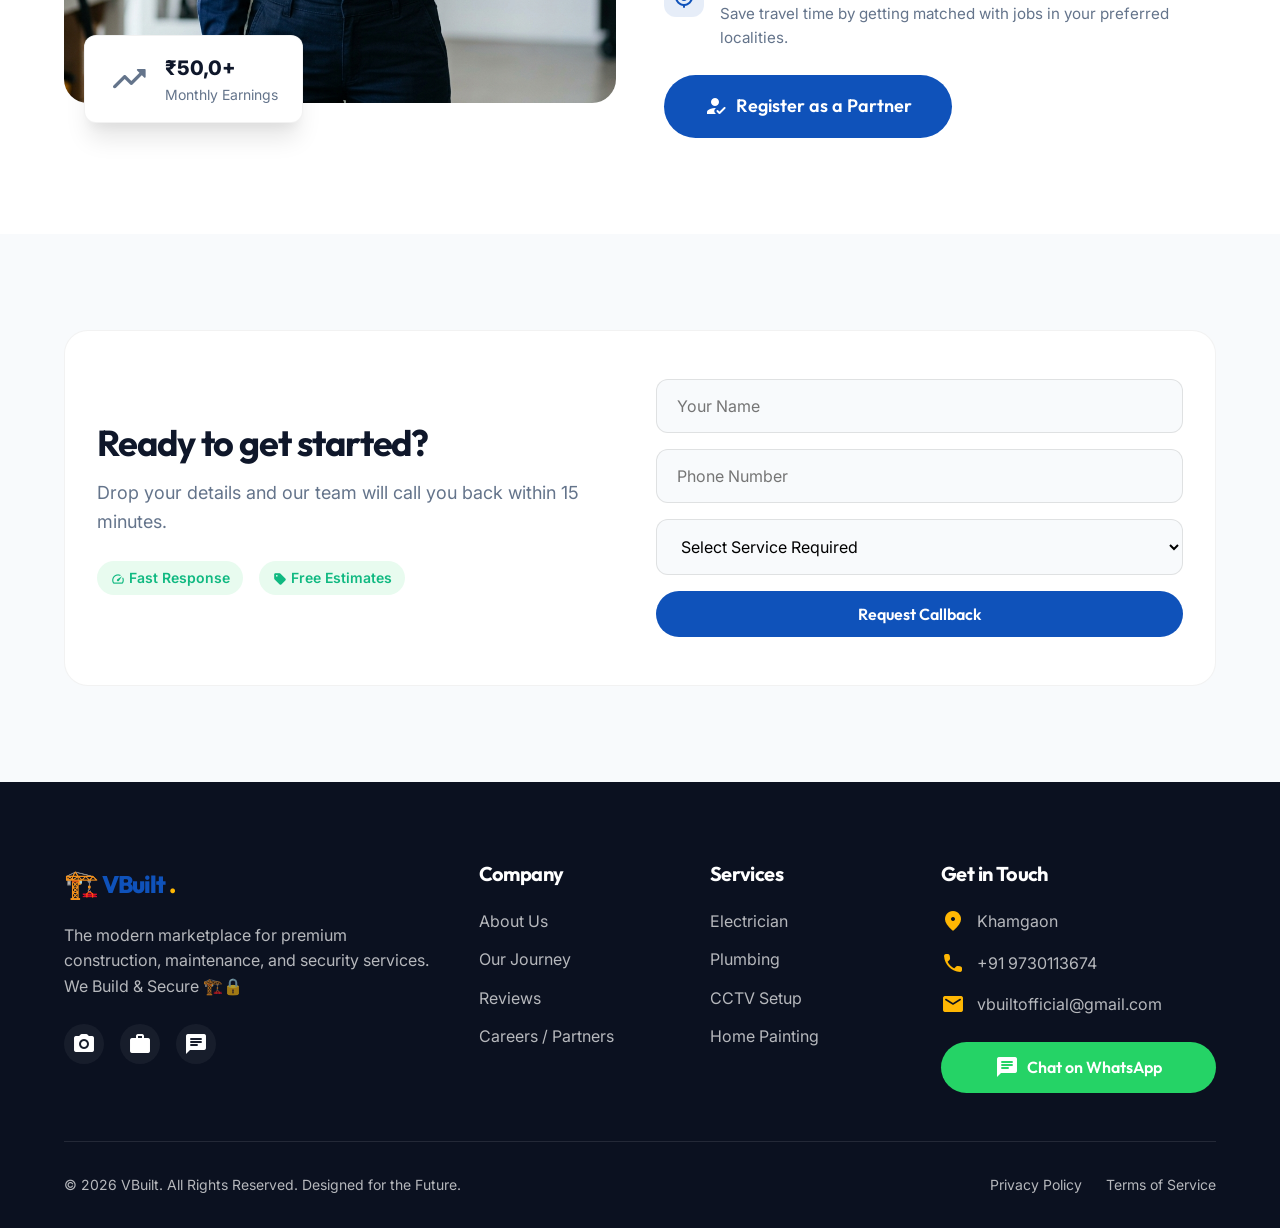
==== commit ffa529fb: "Add files via upload" ====
--- a/index.html
+++ b/index.html
@@ -69,7 +69,7 @@
             <a href="#how-it-works" class="mobile-link">How it Works</a>
             <a href="#social" class="mobile-link">Our Journey</a>
             <a href="#about" class="mobile-link">About Us</a>
-            <a href="#worker" class="mobile-link text-accent">Join as Worker</a>
+            <a href="#" class="mobile-link text-accent open-worker-modal">Join as Worker</a>
             <a href="https://wa.me/919730113674" target="_blank" class="btn btn-primary btn-full mt-4">
                 <span class="material-icons-round">chat</span> WhatsApp Us
             </a>
@@ -91,7 +91,7 @@
                     <a href="#quick-inquiry" class="btn btn-accent btn-large glow-btn">
                         Book a Service
                     </a>
-                    <a href="https://forms.gle/vUBsCdoFfaBKiS7c6" target="_blank" class="btn btn-glass btn-large">
+                    <a href="#" class="btn btn-glass btn-large open-worker-modal">
                         <span class="material-icons-round">person_add</span> Join as Worker
                     </a>
                 </div>
@@ -138,64 +138,58 @@
                     <div class="service-icon"><span class="material-icons-round">electrical_services</span></div>
                     <h3>Electrician</h3>
                     <p>Wiring, lighting, switchboards, and fault repairs.</p>
-                    <a href="https://wa.me/919730113674?text=I%20need%20an%20Electrician" target="_blank"
-                        class="service-book-btn">Book via WhatsApp &rarr;</a>
+                    <a href="#" class="service-book-btn open-service-modal" data-service="Electrician">Book Now
+                        &rarr;</a>
                 </div>
                 <div class="service-card group">
                     <div class="service-icon"><span class="material-icons-round">plumbing</span></div>
                     <h3>Plumber</h3>
                     <p>Pipe installations, leak fixes, bathroom fittings.</p>
-                    <a href="https://wa.me/919730113674?text=I%20need%20a%20Plumber" target="_blank"
-                        class="service-book-btn">Book via WhatsApp &rarr;</a>
+                    <a href="#" class="service-book-btn open-service-modal" data-service="Plumber">Book Now &rarr;</a>
                 </div>
                 <div class="service-card group">
                     <div class="service-icon"><span class="material-icons-round">carpenter</span></div>
                     <h3>Carpenter</h3>
                     <p>Custom furniture, door fittings, wood repairs.</p>
-                    <a href="https://wa.me/919730113674?text=I%20need%20a%20Carpenter" target="_blank"
-                        class="service-book-btn">Book via WhatsApp &rarr;</a>
+                    <a href="#" class="service-book-btn open-service-modal" data-service="Carpenter">Book Now &rarr;</a>
                 </div>
                 <div class="service-card group">
                     <div class="service-icon"><span class="material-icons-round">architecture</span></div>
                     <h3>Mason</h3>
                     <p>Brickwork, plastering, concrete pouring, and structural repairs.</p>
-                    <a href="https://wa.me/919730113674?text=I%20need%20a%20Mason" target="_blank"
-                        class="service-book-btn">Book via WhatsApp &rarr;</a>
+                    <a href="#" class="service-book-btn open-service-modal" data-service="Mason">Book Now &rarr;</a>
                 </div>
                 <div class="service-card group">
                     <div class="service-icon"><span class="material-icons-round">grid_view</span></div>
                     <h3>Tile Worker</h3>
                     <p>Floor and wall tiling, grouting, marble, and granite.</p>
-                    <a href="https://wa.me/919730113674?text=I%20need%20a%20Tile%20Worker" target="_blank"
-                        class="service-book-btn">Book via WhatsApp &rarr;</a>
+                    <a href="#" class="service-book-btn open-service-modal" data-service="Tile Worker">Book Now
+                        &rarr;</a>
                 </div>
                 <div class="service-card group">
                     <div class="service-icon"><span class="material-icons-round">format_paint</span></div>
                     <h3>Painter</h3>
                     <p>Interior/exterior painting, waterproofing, finishes.</p>
-                    <a href="https://wa.me/919730113674?text=I%20need%20a%20Painter" target="_blank"
-                        class="service-book-btn">Book via WhatsApp &rarr;</a>
+                    <a href="#" class="service-book-btn open-service-modal" data-service="Painter">Book Now &rarr;</a>
                 </div>
                 <div class="service-card group">
                     <div class="service-icon"><span class="material-icons-round">videocam</span></div>
                     <h3>CCTV Installation</h3>
                     <p>Smart security cameras, DVR setup, and surveillance.</p>
-                    <a href="https://wa.me/919730113674?text=I%20need%20CCTV%20Installation" target="_blank"
-                        class="service-book-btn">Book via WhatsApp &rarr;</a>
+                    <a href="#" class="service-book-btn open-service-modal" data-service="CCTV Installation">Book Now
+                        &rarr;</a>
                 </div>
                 <div class="service-card group">
                     <div class="service-icon"><span class="material-icons-round">engineering</span></div>
                     <h3>Architect</h3>
                     <p>Floor plans, 3D elevations, and complete building design.</p>
-                    <a href="https://wa.me/919730113674?text=I%20need%20an%20Architect" target="_blank"
-                        class="service-book-btn">Book via WhatsApp &rarr;</a>
+                    <a href="#" class="service-book-btn open-service-modal" data-service="Architect">Book Now &rarr;</a>
                 </div>
                 <div class="service-card group">
                     <div class="service-icon"><span class="material-icons-round">handyman</span></div>
                     <h3>Engineer</h3>
                     <p>Site supervision, structural analysis, and project management.</p>
-                    <a href="https://wa.me/919730113674?text=I%20need%20an%20Engineer" target="_blank"
-                        class="service-book-btn">Book via WhatsApp &rarr;</a>
+                    <a href="#" class="service-book-btn open-service-modal" data-service="Engineer">Book Now &rarr;</a>
                 </div>
             </div>
 
@@ -243,7 +237,7 @@
         <div class="container reveal">
             <div class="section-header text-center">
                 <span class="badge badge-accent mb-3">Our Journey</span>
-                <h2 class="text-white">Building VBuilt from Zero 🚀</h2>
+                <h2 class="text-gray-300">Building VBuilt from Zero 🚀</h2>
                 <p class="text-light-muted">Follow our startup journey as we transform the construction and home
                     services industry, one project at a time.</p>
             </div>
@@ -314,7 +308,7 @@
     <section class="section bg-light">
         <div class="container">
             <div class="section-header text-center reveal">
-                <h2 class="font-gradient">Trusted by 50,000+ Customers</h2>
+                <h2 class="font-gradient">Trusted by 50,0+ Customers</h2>
                 <p>Real stories from homeowners and businesses who rely on VBuilt.</p>
             </div>
 
@@ -324,7 +318,7 @@
                     <div class="testimonial-header">
                         <img src="happy_customer_one.png" alt="Customer" class="customer-img">
                         <div class="customer-meta">
-                            <h4>Arjun M.</h4>
+                            <h4>Priya Kulkarni</h4>
                             <span class="verified-badge"><span class="material-icons-round">verified</span> Verified
                                 Booking</span>
                         </div>
@@ -345,7 +339,7 @@
                     <div class="testimonial-header">
                         <img src="happy_customer_two.png" alt="Customer" class="customer-img">
                         <div class="customer-meta">
-                            <h4>Priya S.</h4>
+                            <h4>Rahul M Sharma</h4>
                             <span class="verified-badge"><span class="material-icons-round">verified</span> Verified
                                 Booking</span>
                         </div>
@@ -363,6 +357,67 @@
             </div>
         </div>
     </section>
+    <!-- About Us / Our Story -->
+    <section id="about" class="section">
+        <div class="container">
+            <div class="section-header text-center reveal">
+                <span class="badge badge-primary mb-3">Our Story</span>
+                <h2>Why VBuilt Exists</h2>
+                <p class="lead-text" style="max-width: 800px; margin: 0 auto;">We noticed a massive gap in India's home services market: finding reliable, verified, and transparent skilled professionals was exhausting.</p>
+            </div>
+
+            <div class="about-grid mt-5 reveal">
+                <div class="about-content">
+                    <h3 class="mb-3">Building Trust from Zero 🚀</h3>
+                    <p>VBuilt was born from a simple idea: <strong>"We Build & Secure"</strong>. We realized that whether it's fixing a leaking pipe, wiring a new home, or installing complex CCTV systems, customers needed someone they could trust with their homes and businesses.</p>
+                    <p>We are a tech-driven marketplace on a mission to organize the unorganized sector of construction and maintenance. By bringing together the finest tradespeople—electricians, plumbers, masons, and architects—we provide a seamless, transparent, and high-quality service experience.</p>
+                    
+                    <div class="mission-vision mt-4">
+                        <div class="mv-card">
+                            <span class="material-icons-round text-accent mb-2" style="font-size: 2rem;">visibility</span>
+                            <h4>Our Vision</h4>
+                            <p>To be the most trusted and reliable partner for every construction and home maintenance need in India.</p>
+                        </div>
+                        <div class="mv-card">
+                            <span class="material-icons-round text-primary mb-2" style="font-size: 2rem;">rocket_launch</span>
+                            <h4>Our Mission</h4>
+                            <p>Empowering skilled workers with fair opportunities while delivering exceptional, frictionless service to customers.</p>
+                        </div>
+                    </div>
+                </div>
+
+                <div class="about-highlights">
+                    <div class="modern-card highlight-card">
+                        <div class="list-icon"><span class="material-icons-round">verified_user</span></div>
+                        <div>
+                            <h4>Verified Professionals</h4>
+                            <p>Every worker undergoes strict background checks and skill verification.</p>
+                        </div>
+                    </div>
+                    <div class="modern-card highlight-card">
+                        <div class="list-icon"><span class="material-icons-round">balance</span></div>
+                        <div>
+                            <h4>Fair Opportunities</h4>
+                            <p>We empower our partners to earn more and grow their independent businesses.</p>
+                        </div>
+                    </div>
+                    <div class="modern-card highlight-card">
+                        <div class="list-icon"><span class="material-icons-round">thumb_up_alt</span></div>
+                        <div>
+                            <h4>Transparent Experience</h4>
+                            <p>No hidden costs, no haggling. Just professional service at fair prices.</p>
+                        </div>
+                    </div>
+                </div>
+            </div>
+
+            <div class="text-center mt-5 reveal" style="padding-top: 2rem; display: flex; gap: 1rem; justify-content: center; flex-wrap: wrap;">
+                <a href="#quick-inquiry" class="btn btn-primary btn-large glow-btn">Book a Service</a>
+                <a href="#" class="btn btn-outline-primary btn-large open-worker-modal">Join as Worker</a>
+            </div>
+        </div>
+    </section>
+
 
     <!-- Why Workers Join VBuilt -->
     <section id="worker" class="section">
@@ -373,7 +428,7 @@
                     <div class="floating-stat-card">
                         <span class="material-icons-round text-accent">trending_up</span>
                         <div>
-                            <strong>₹50,000+</strong>
+                            <strong>₹50,0+</strong>
                             <span>Monthly Earnings</span>
                         </div>
                     </div>
@@ -417,7 +472,7 @@
                         </li>
                     </ul>
 
-                    <a href="https://forms.gle/vUBsCdoFfaBKiS7c6" target="_blank" class="btn btn-primary btn-large mt-4">
+                    <a href="#" class="btn btn-primary btn-large mt-4 open-worker-modal">
                         <span class="material-icons-round">how_to_reg</span> Register as a Partner
                     </a>
                 </div>
@@ -444,12 +499,13 @@
                         <input type="hidden" name="access_key" value="b9d84958-e8a4-4de0-8901-ea2183787b92">
                         <input type="hidden" name="subject" value="New Callback Request from VBuilt">
                         <input type="hidden" name="from_name" value="VBuilt Notifications">
-                        
+
                         <!-- Honeypot Spam Protection -->
                         <input type="checkbox" name="botcheck" class="hidden" style="display: none;">
 
                         <input type="text" name="name" placeholder="Your Name" required class="form-input">
-                        <input type="tel" name="phone" placeholder="Phone Number" required pattern="[0-9\-\+\s]{10,15}" title="Please enter a valid phone number (e.g. +91 9876543210)" class="form-input">
+                        <input type="tel" name="phone" placeholder="Phone Number" required pattern="[0-9\-\+\s]{10,15}"
+                            title="Please enter a valid phone number (e.g. +91 9876543210)" class="form-input">
                         <select name="service" class="form-input" required>
                             <option value="" disabled selected>Select Service Required</option>
                             <option value="electrician">Electrician</option>
@@ -463,8 +519,11 @@
                             <option value="engineer">Engineer</option>
                             <option value="other">Other Services</option>
                         </select>
-                        <button type="submit" class="btn btn-primary btn-full glow-btn" id="submitBtn">Request Callback</button>
-                        <p id="formResult" style="display: none; text-align: center; font-weight: 500; font-size: 0.95rem; margin-top: 0.5rem; transition: all 0.3s ease;"></p>
+                        <button type="submit" class="btn btn-primary btn-full glow-btn" id="submitBtn">Request
+                            Callback</button>
+                        <p id="formResult"
+                            style="display: none; text-align: center; font-weight: 500; font-size: 0.95rem; margin-top: 0.5rem; transition: all 0.3s ease;">
+                        </p>
                     </form>
                 </div>
             </div>
@@ -534,8 +593,8 @@
             <div class="footer-bottom">
                 <p>&copy; 2026 VBuilt. All Rights Reserved. Designed for the Future.</p>
                 <div class="footer-legal">
-                    <a href="#">Privacy Policy</a>
-                    <a href="#">Terms of Service</a>
+                    <a href="privacy.html">Privacy Policy</a>
+                    <a href="terms.html">Terms of Service</a>
                 </div>
             </div>
         </div>
@@ -551,6 +610,91 @@
     </a>
 
     <script src="script.js"></script>
+
+    <!-- Worker Registration Modal -->
+    <div class="modal-overlay" id="workerModal">
+        <div class="modal-container">
+            <button class="modal-close" id="closeWorkerModalBtn" aria-label="Close modal">
+                <span class="material-icons-round">close</span>
+            </button>
+            <div class="modal-header">
+                <h3>Join as <span class="text-accent">Worker</span></h3>
+                <p>Register to become a verified VBuilt partner and get consistent bookings.</p>
+            </div>
+            <div class="modal-body">
+                <form action="https://api.web3forms.com/submit" method="POST" class="quick-form" id="workerForm">
+                    <input type="hidden" name="access_key" value="b9d84958-e8a4-4de0-8901-ea2183787b92">
+                    <input type="hidden" name="subject" value="New Worker Registration Request">
+                    <input type="hidden" name="from_name" value="VBuilt Notifications">
+
+                    <!-- Honeypot Spam Protection -->
+                    <input type="checkbox" name="botcheck" class="hidden" style="display: none;">
+
+                    <input type="text" name="name" placeholder="Full Name" required class="form-input">
+                    <input type="tel" name="phone" placeholder="Phone Number" required pattern="[0-9\-\+\s]{10,15}"
+                        title="Please enter a valid phone number" class="form-input">
+                    <select name="skill" class="form-input" required>
+                        <option value="" disabled selected>Select Skill/Profession</option>
+                        <option value="Electrician">Electrician</option>
+                        <option value="Plumber">Plumber</option>
+                        <option value="Carpenter">Carpenter</option>
+                        <option value="Mason">Mason</option>
+                        <option value="Tile Worker">Tile Worker</option>
+                        <option value="Painter">Painter</option>
+                        <option value="CCTV Technician">CCTV Technician</option>
+                        <option value="Architect">Architect</option>
+                        <option value="Engineer">Engineer</option>
+                    </select>
+                    <input type="text" name="location" placeholder="Area / Location" required class="form-input">
+                    <input type="number" name="experience" placeholder="Years of Experience" min="0" max="60" required
+                        class="form-input">
+
+                    <button type="submit" class="btn btn-primary btn-full glow-btn" id="workerSubmitBtn">Submit
+                        Registration</button>
+                    <p id="workerFormResult"
+                        style="display: none; text-align: center; font-weight: 500; font-size: 0.95rem; margin-top: 0.5rem; transition: all 0.3s ease;">
+                    </p>
+                </form>
+            </div>
+        </div>
+    </div>
+
+    <!-- Service Booking Modal -->
+    <div class="modal-overlay" id="serviceModal">
+        <div class="modal-container">
+            <button class="modal-close" id="closeModalBtn" aria-label="Close modal">
+                <span class="material-icons-round">close</span>
+            </button>
+            <div class="modal-header">
+                <h3>Book <span id="modalServiceName" class="text-accent">Service</span></h3>
+                <p>Fill out the form below and we'll connect you with a verified professional.</p>
+            </div>
+            <div class="modal-body">
+                <form action="https://api.web3forms.com/submit" method="POST" class="quick-form" id="modalForm">
+                    <input type="hidden" name="access_key" value="b9d84958-e8a4-4de0-8901-ea2183787b92">
+                    <input type="hidden" name="subject" value="New Service Booking from VBuilt Modal">
+                    <input type="hidden" name="from_name" value="VBuilt Notifications">
+
+                    <!-- Honeypot Spam Protection -->
+                    <input type="checkbox" name="botcheck" class="hidden" style="display: none;">
+
+                    <input type="text" name="service" id="modalServiceInput" class="form-input" readonly
+                        style="background: rgba(0,0,0,0.03); color: var(--text-color); font-weight: 600; cursor: not-allowed; border-color: rgba(0,0,0,0.05);">
+                    <input type="text" name="name" placeholder="Your Name" required class="form-input">
+                    <input type="tel" name="phone" placeholder="Phone Number" required pattern="[0-9\-\+\s]{10,15}"
+                        title="Please enter a valid phone number" class="form-input">
+                    <textarea name="description" placeholder="Describe your requirement (optional)" rows="3"
+                        class="form-input" style="resize: vertical;"></textarea>
+
+                    <button type="submit" class="btn btn-primary btn-full glow-btn" id="modalSubmitBtn">Confirm
+                        Booking</button>
+                    <p id="modalFormResult"
+                        style="display: none; text-align: center; font-weight: 500; font-size: 0.95rem; margin-top: 0.5rem; transition: all 0.3s ease;">
+                    </p>
+                </form>
+            </div>
+        </div>
+    </div>
 </body>
 
-</html>
+</html>
--- a/style.css
+++ b/style.css
@@ -995,6 +995,102 @@
 }
 
 /* ==========================================================================
+   About Us Section
+   ========================================================================== */
+.about-grid {
+    display: grid;
+    grid-template-columns: 1fr;
+    gap: 3rem;
+}
+
+.about-content p {
+    color: var(--clr-text-main);
+    font-size: 1.1rem;
+    line-height: 1.7;
+    margin-bottom: 1.5rem;
+}
+
+.mission-vision {
+    display: grid;
+    grid-template-columns: 1fr;
+    gap: 1.5rem;
+}
+
+.mv-card {
+    background-color: var(--clr-bg-light);
+    padding: 1.5rem;
+    border-radius: var(--radius-lg);
+    border-left: 4px solid var(--clr-accent);
+    transition: transform var(--transition-fast);
+}
+
+.mv-card:hover {
+    transform: translateY(-3px);
+}
+
+.mv-card:last-child {
+    border-left-color: var(--clr-primary);
+}
+
+.mv-card h4 {
+    margin-bottom: 0.5rem;
+    font-size: 1.15rem;
+}
+
+.mv-card p {
+    font-size: 0.95rem;
+    margin-bottom: 0;
+    color: var(--clr-text-muted);
+}
+
+.about-highlights {
+    display: flex;
+    flex-direction: column;
+    gap: 1.5rem;
+}
+
+.highlight-card {
+    display: flex;
+    align-items: center;
+    gap: 1.25rem;
+    padding: 1.5rem;
+}
+
+.highlight-card .list-icon {
+    width: 50px;
+    height: 50px;
+    font-size: 1.5rem;
+}
+
+.highlight-card h4 {
+    margin-bottom: 0.25rem;
+    font-size: 1.1rem;
+}
+
+.highlight-card p {
+    margin-bottom: 0;
+    font-size: 0.9rem;
+    color: var(--clr-text-muted);
+}
+
+.btn-outline-primary {
+    display: inline-flex;
+    align-items: center;
+    justify-content: center;
+    background: transparent;
+    color: var(--clr-primary);
+    border: 2px solid var(--clr-primary);
+    font-weight: 600;
+    border-radius: var(--radius-full);
+    transition: all var(--transition-normal);
+}
+
+.btn-outline-primary:hover {
+    background: var(--clr-primary);
+    color: var(--clr-secondary);
+}
+
+/* ==========================================================================
    Animations & Reveals
    ========================================================================== */
 .fade-in-up {
@@ -1048,6 +1144,8 @@
     .inquiry-box { flex-direction: row; align-items: center; }
     .inquiry-content, .inquiry-form-wrapper { flex: 1; }
     
+    .mission-vision { grid-template-columns: 1fr 1fr; }
+    
     .testimonials-grid { grid-template-columns: repeat(2, 1fr); }
     .footer-grid { grid-template-columns: repeat(2, 1fr); }
     .footer-bottom { flex-direction: row; justify-content: space-between; }
@@ -1061,7 +1159,93 @@
     .hero-text h1 { font-size: 4.5rem; letter-spacing: -0.04em; }
     
     .services-grid { grid-template-columns: repeat(3, 1fr); }
+    .about-grid { grid-template-columns: 1.2fr 1fr; align-items: center; }
     .reels-grid { grid-template-columns: repeat(4, 1fr); }
     
     .footer-grid { grid-template-columns: 2fr 1fr 1fr 1.5fr; }
 }
+
+/* ==========================================================================
+   Modal Styles
+   ========================================================================== */
+.modal-overlay {
+    position: fixed;
+    top: 0;
+    left: 0;
+    width: 100%;
+    height: 100%;
+    background: rgba(0, 0, 0, 0.6);
+    backdrop-filter: blur(8px);
+    -webkit-backdrop-filter: blur(8px);
+    z-index: 2000;
+    display: flex;
+    justify-content: center;
+    align-items: center;
+    opacity: 0;
+    visibility: hidden;
+    transition: all 0.3s ease;
+}
+
+.modal-overlay.active {
+    opacity: 1;
+    visibility: visible;
+}
+
+.modal-container {
+    background: var(--clr-secondary);
+    width: 90%;
+    max-width: 500px;
+    border-radius: var(--radius-xl);
+    padding: 2.5rem;
+    box-shadow: 0 20px 40px rgba(0, 0, 0, 0.2);
+    transform: translateY(30px) scale(0.95);
+    transition: all 0.4s cubic-bezier(0.175, 0.885, 0.32, 1.275);
+    position: relative;
+    border: 1px solid rgba(0, 0, 0, 0.05);
+}
+
+.modal-overlay.active .modal-container {
+    transform: translateY(0) scale(1);
+}
+
+.modal-close {
+    position: absolute;
+    top: 1.5rem;
+    right: 1.5rem;
+    background: var(--clr-bg-light);
+    border: none;
+    width: 40px;
+    height: 40px;
+    border-radius: var(--radius-full);
+    display: flex;
+    justify-content: center;
+    align-items: center;
+    cursor: pointer;
+    color: var(--clr-text-main);
+    transition: all var(--transition-fast);
+}
+
+.modal-close:hover {
+    background: #ef4444;
+    color: white;
+    transform: rotate(90deg);
+}
+
+.modal-header {
+    margin-bottom: 1.5rem;
+    padding-right: 2rem;
+}
+
+.modal-header h3 {
+    font-size: 1.75rem;
+    margin-bottom: 0.5rem;
+}
+
+.modal-header p {
+    font-size: 0.95rem;
+    color: var(--clr-text-muted);
+}
+
+.modal-body .form-input {
+    margin-bottom: 1rem;
+}
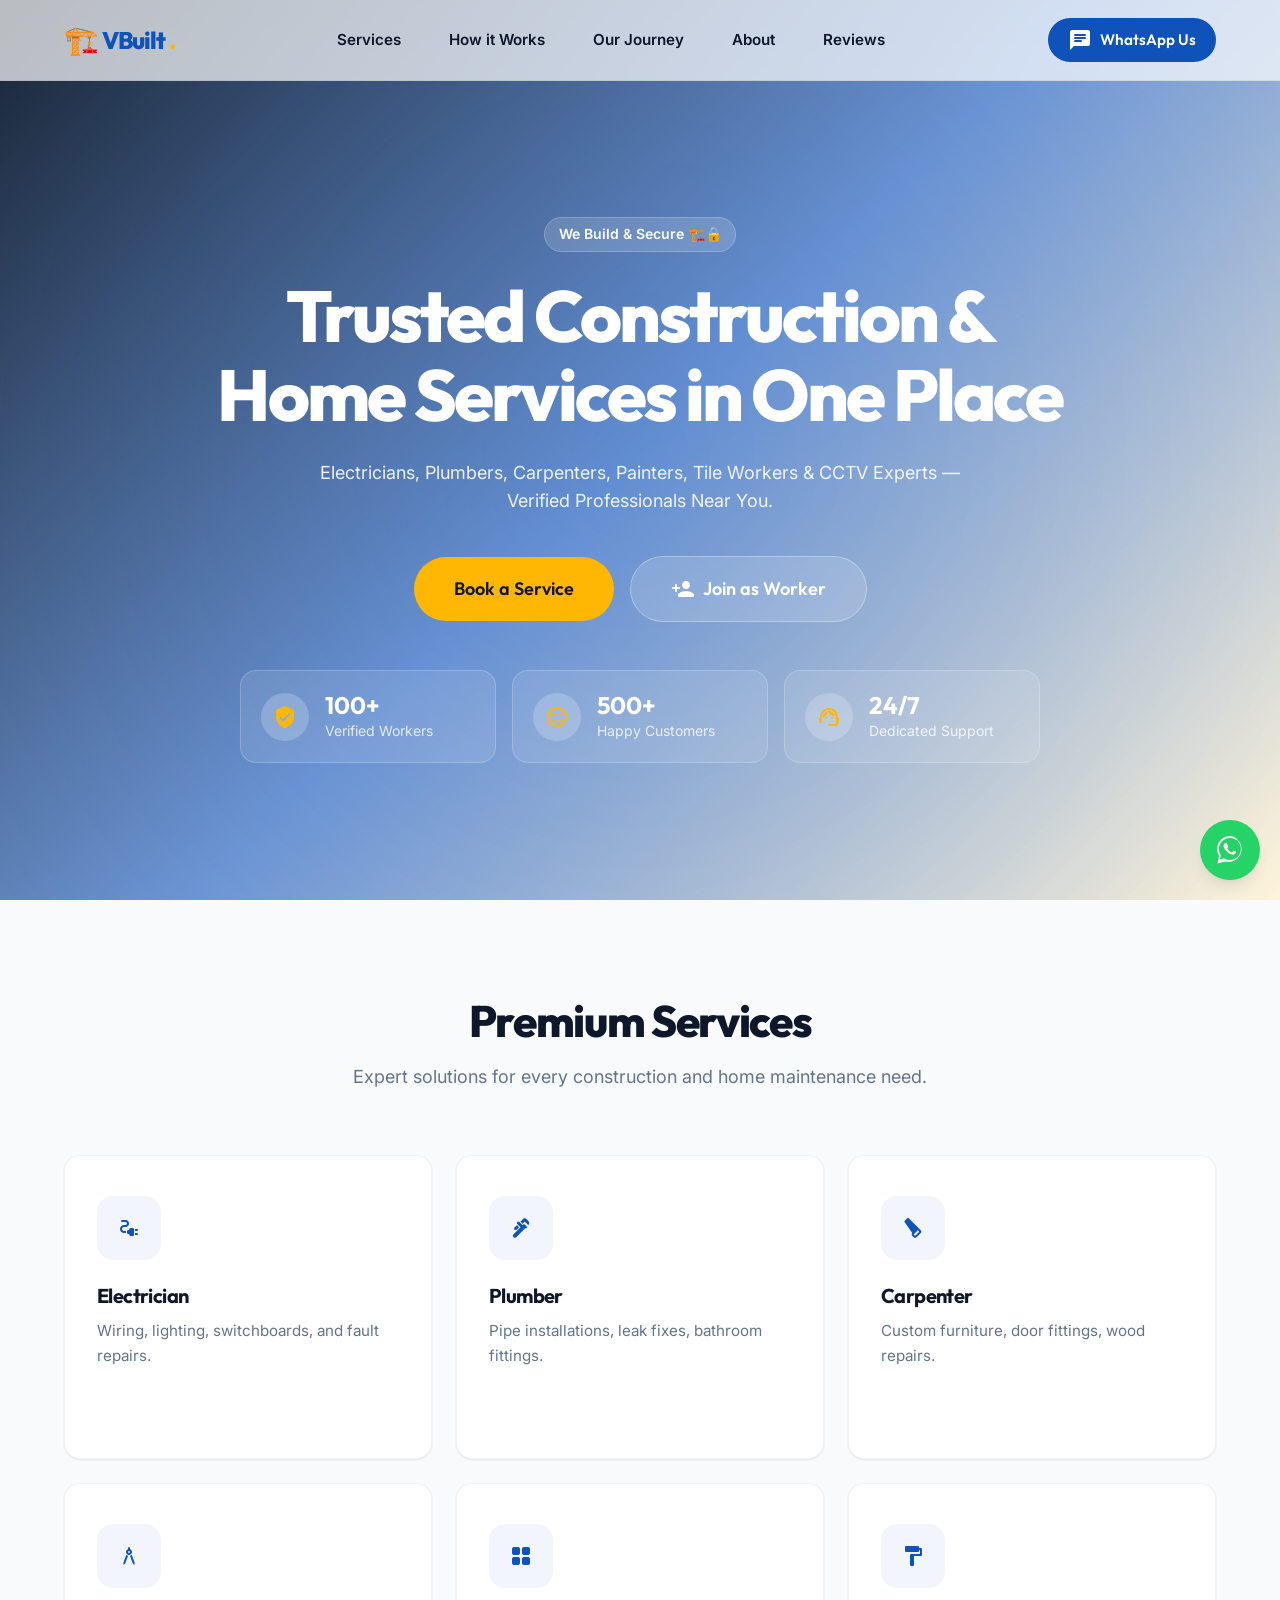
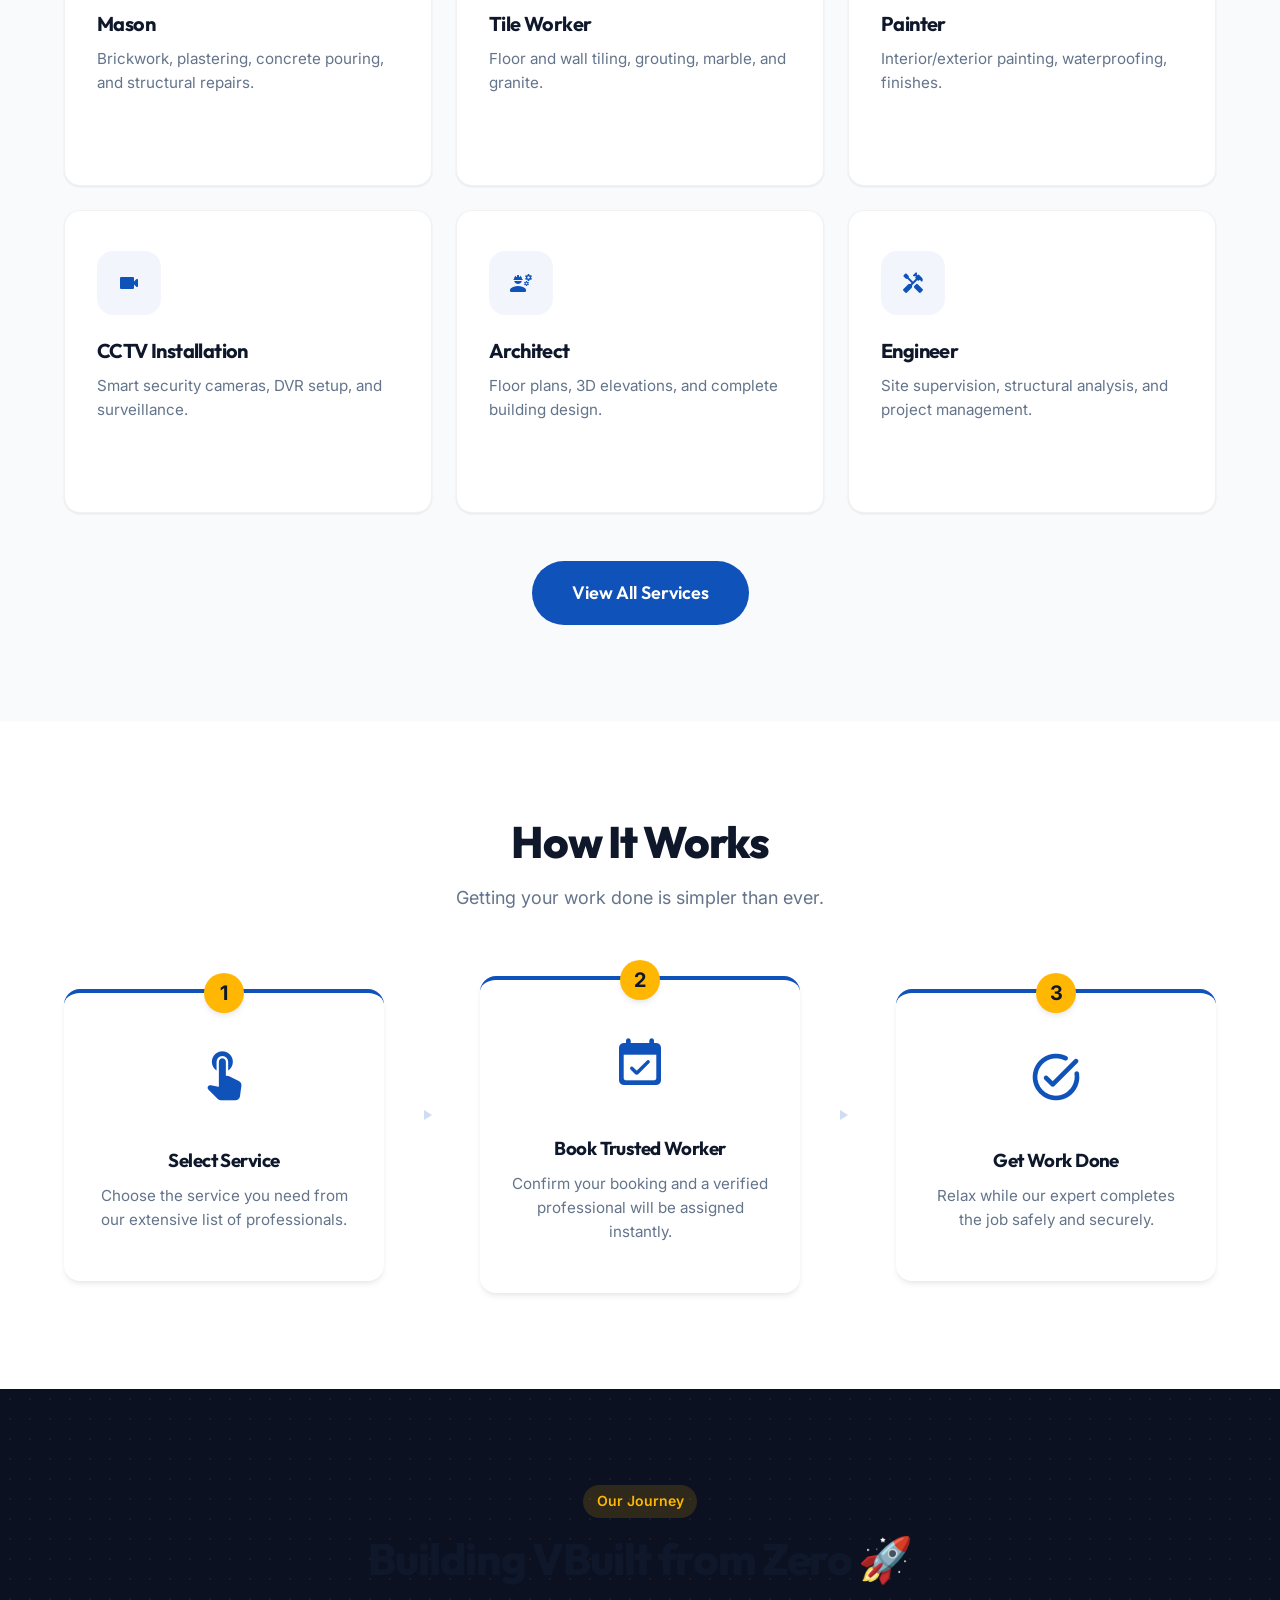
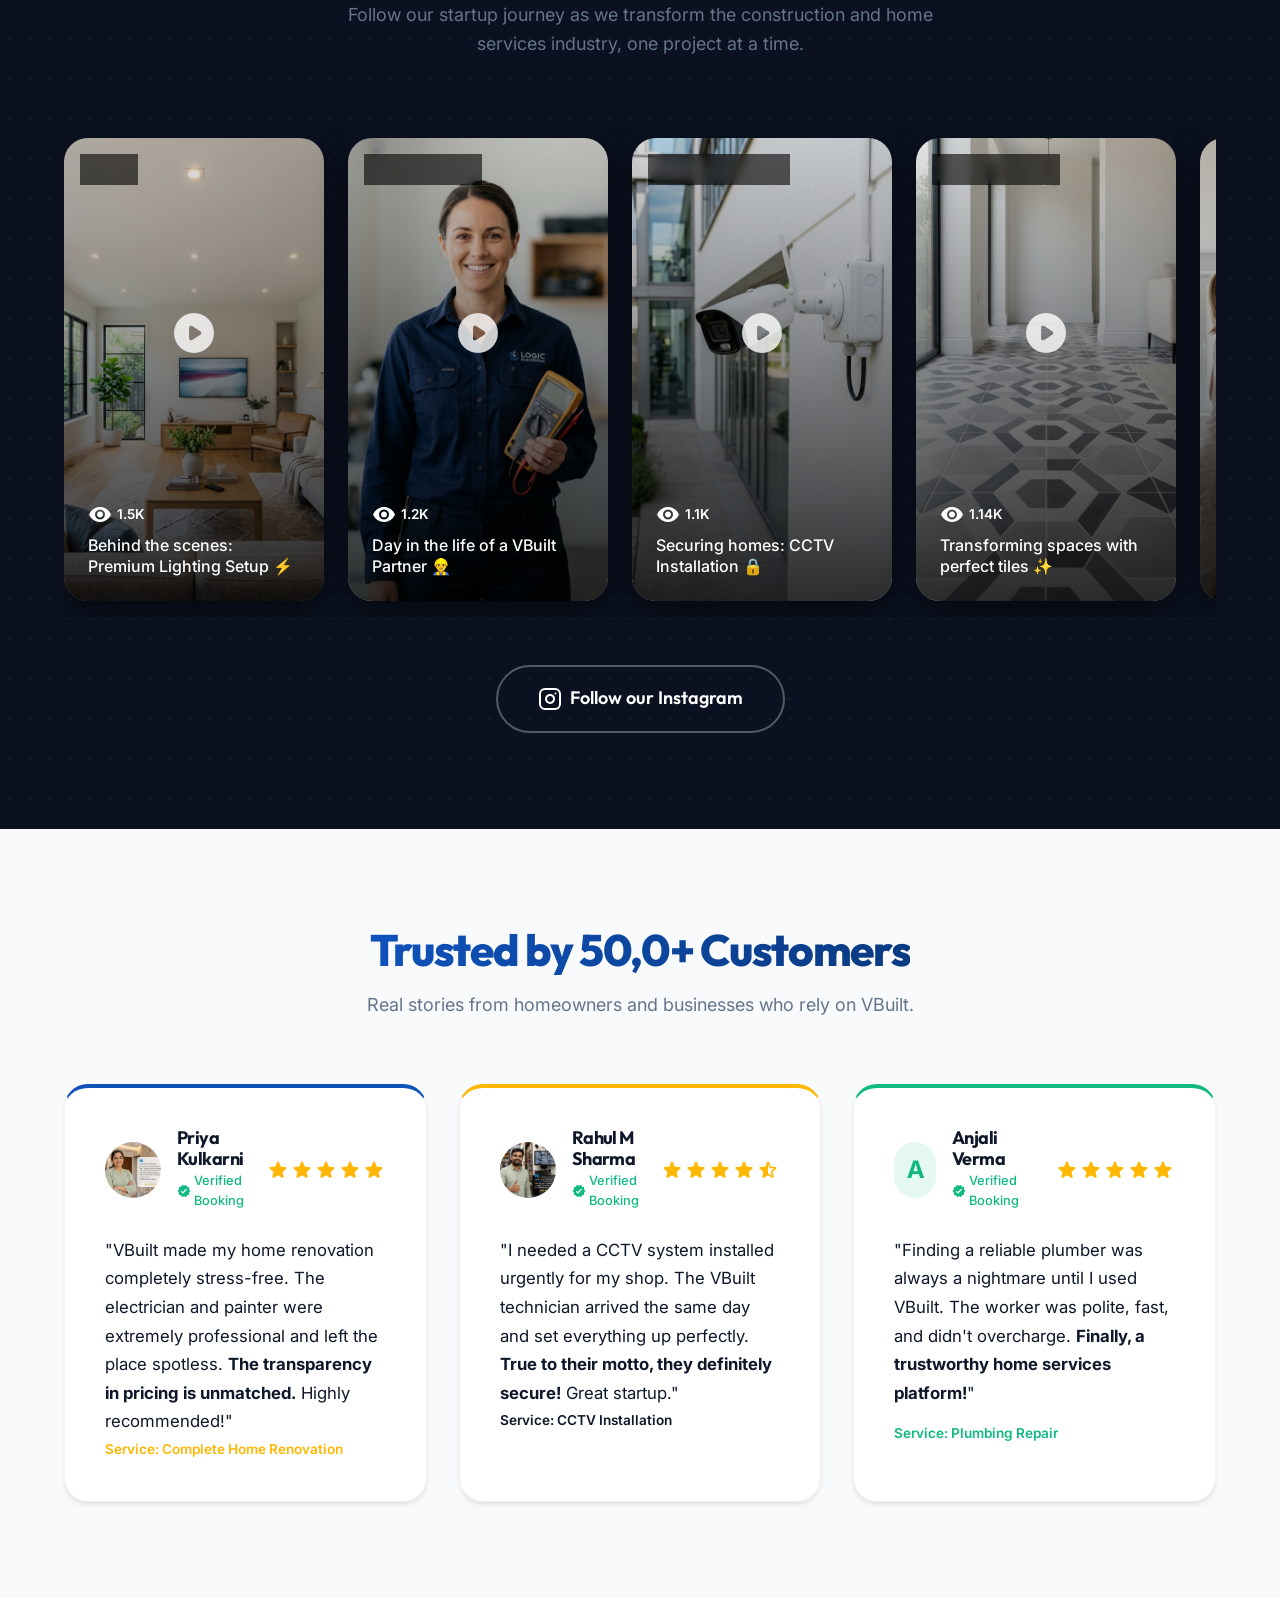
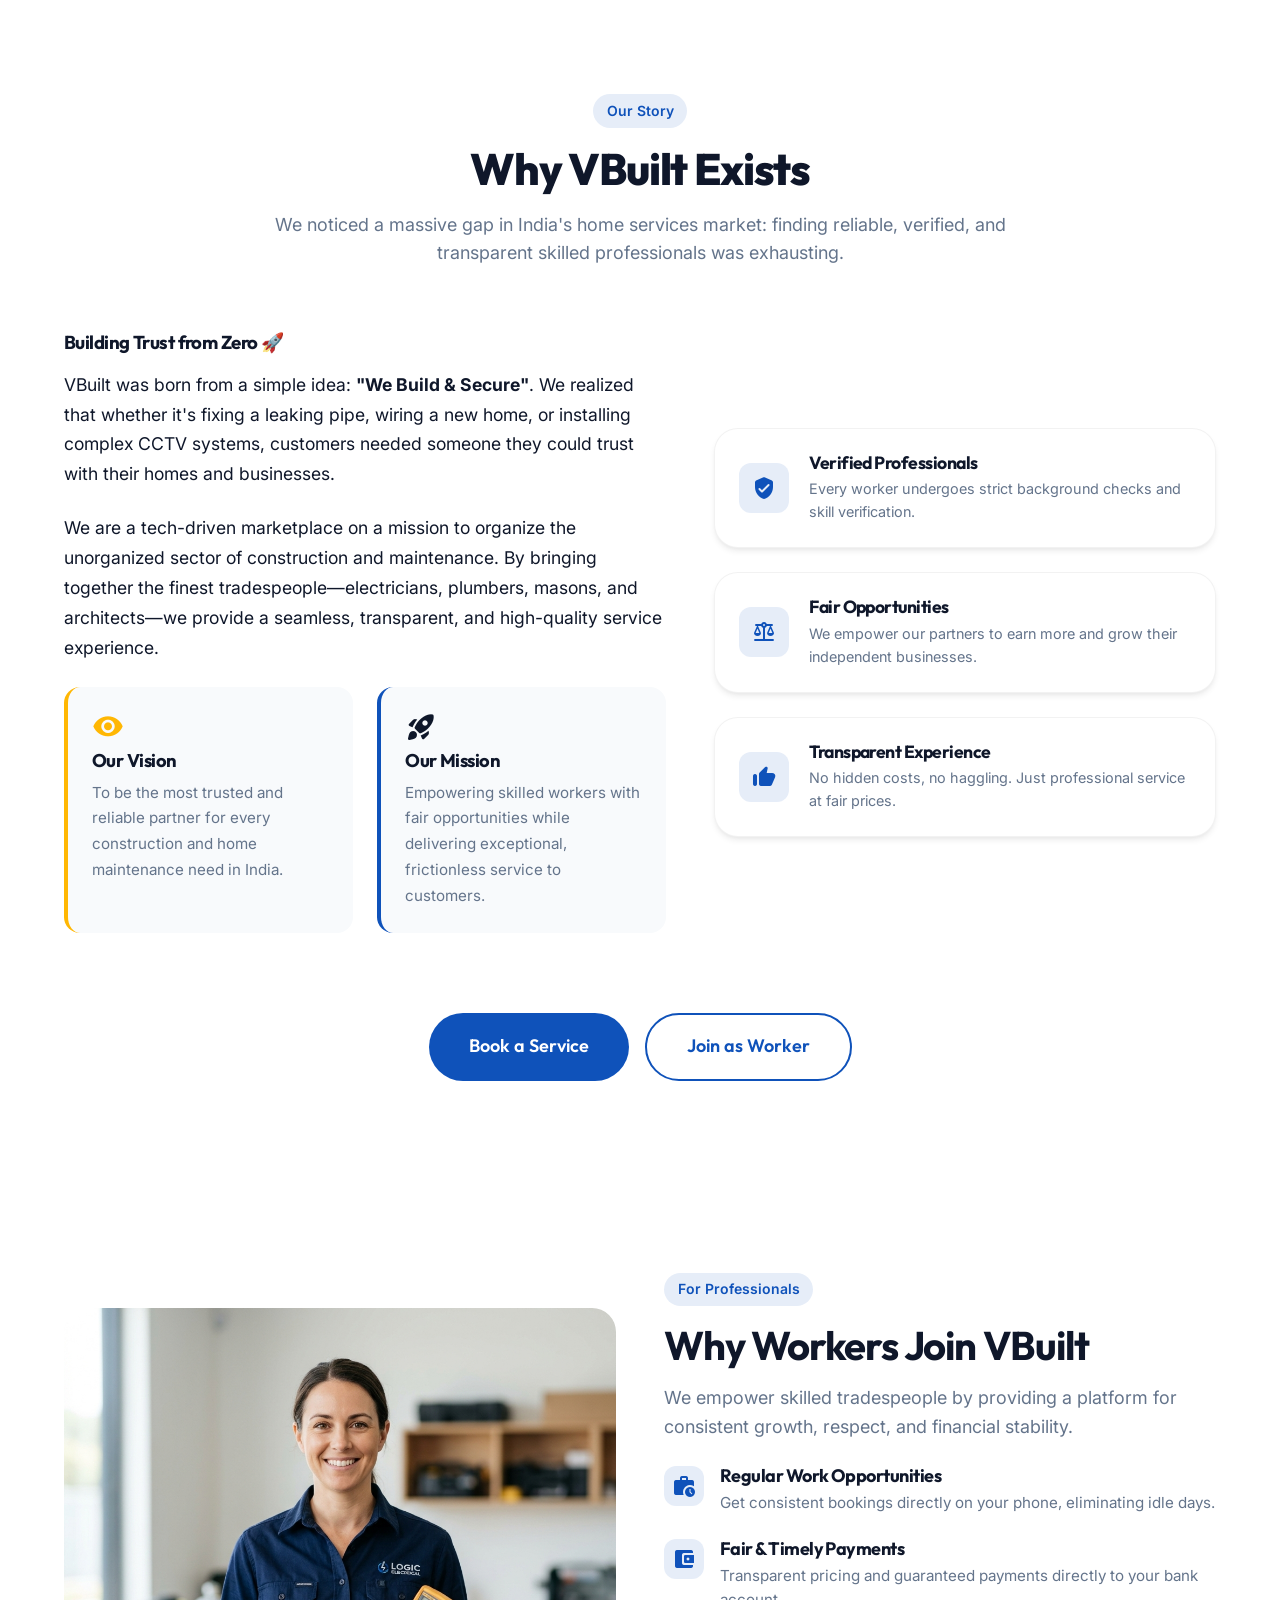
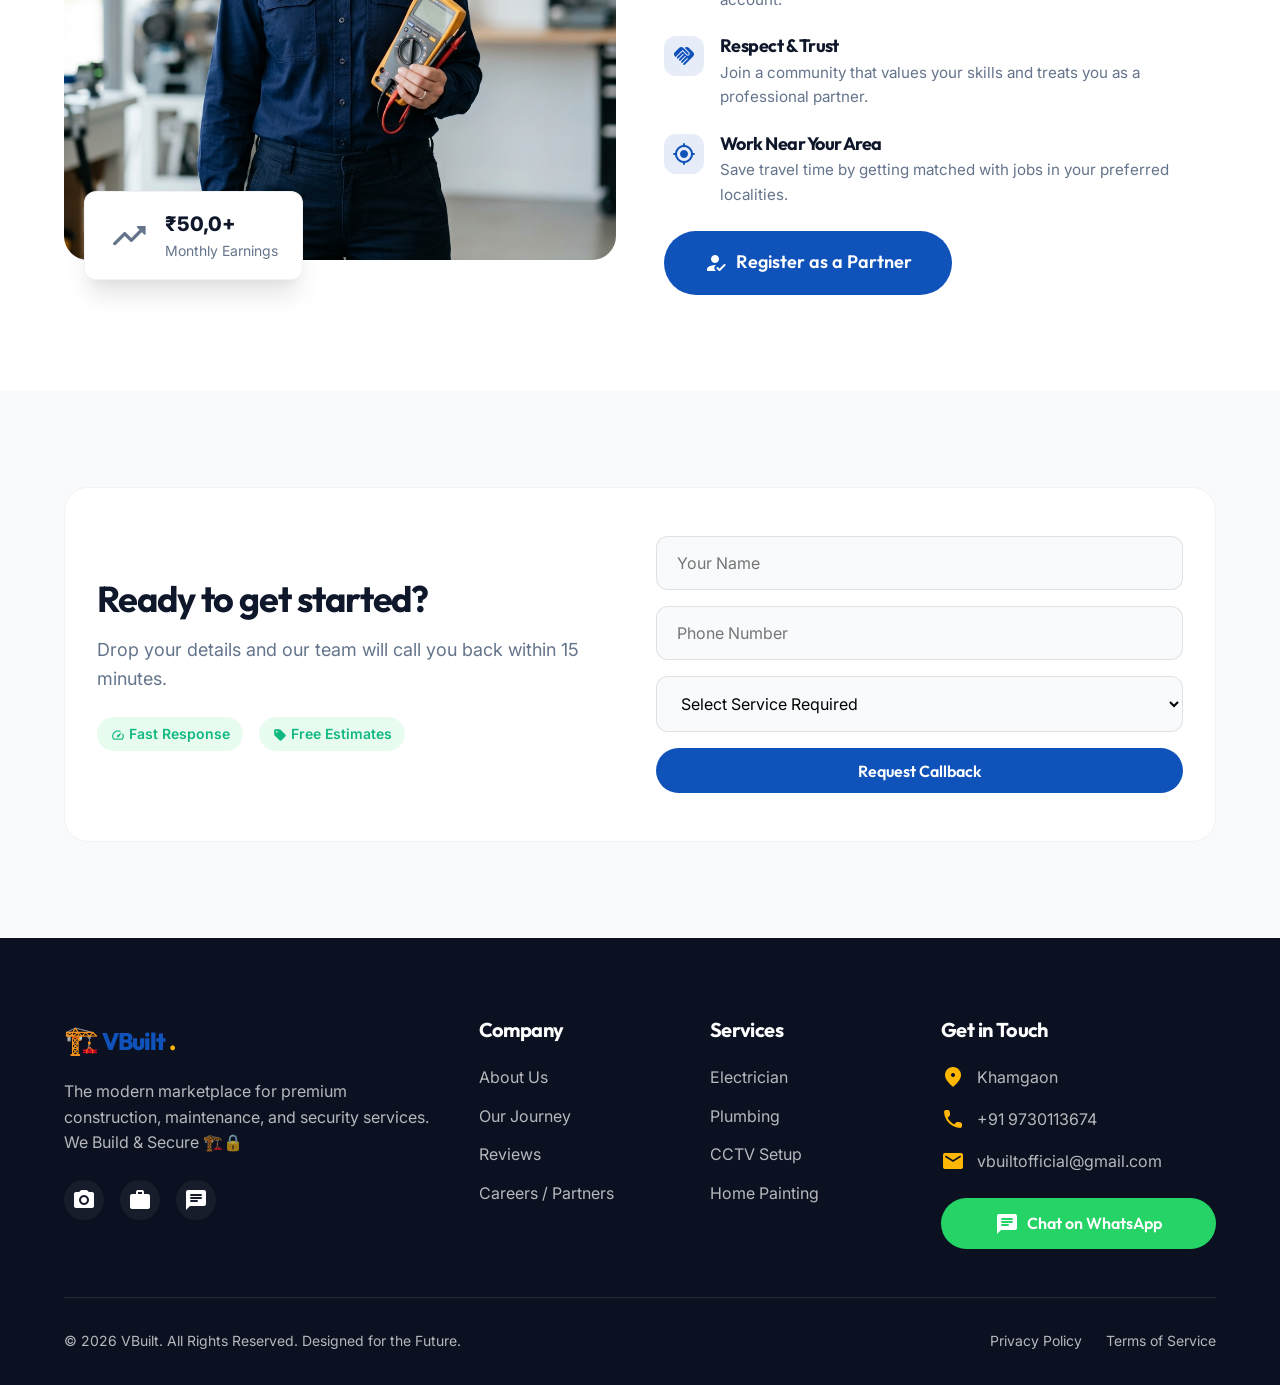
==== commit 8b5138b2: "Add files via upload" ====
--- a/index.html
+++ b/index.html
@@ -43,6 +43,7 @@
                 <a href="#how-it-works" class="nav-link">How it Works</a>
                 <a href="#social" class="nav-link">Our Journey</a>
                 <a href="#about" class="nav-link">About</a>
+                <a href="#testimonials" class="nav-link">Reviews</a>
             </div>
 
             <div class="nav-actions">
@@ -69,6 +70,7 @@
             <a href="#how-it-works" class="mobile-link">How it Works</a>
             <a href="#social" class="mobile-link">Our Journey</a>
             <a href="#about" class="mobile-link">About Us</a>
+            <a href="#testimonials" class="mobile-link">Reviews</a>
             <a href="#" class="mobile-link text-accent open-worker-modal">Join as Worker</a>
             <a href="https://wa.me/919730113674" target="_blank" class="btn btn-primary btn-full mt-4">
                 <span class="material-icons-round">chat</span> WhatsApp Us
@@ -77,10 +79,22 @@
     </div>
 
     <!-- Hero Section -->
-    <section class="hero">
-        <div class="hero-bg" style="background-image: url('assets/hero_background.png');"></div>
-        <div class="hero-overlay"></div>
-        <div class="container hero-content fade-in-up">
+    <section class="hero parallax-section">
+        <div class="hero-bg parallax-bg" style="background-image: url('assets/vbuilt_hero_cinematic.png');"></div>
+        <div class="hero-overlay cinematic-blend"></div>
+        <div class="moving-gradient-light"></div>
+
+        <!-- Subtle Floating Particles -->
+        <div class="particles-wrapper">
+            <div class="particle"></div>
+            <div class="particle"></div>
+            <div class="particle"></div>
+            <div class="particle"></div>
+            <div class="particle"></div>
+            <div class="particle"></div>
+        </div>
+
+        <div class="container hero-content fade-in-up" style="position: relative; z-index: 10;">
             <div class="hero-text">
                 <div class="badge badge-glass">We Build & Secure 🏗️🔒</div>
                 <h1>Trusted Construction & Home Services in One Place</h1>
@@ -242,48 +256,119 @@
                     services industry, one project at a time.</p>
             </div>
 
-            <div class="reels-grid">
-                <!-- Reel 1 -->
-                <div class="reel-card">
-                    <img src="electrical_work.png" alt="Reel Thumbnail" class="reel-img">
-                    <div class="reel-overlay">
-                        <span class="material-icons-round play-btn">play_circle</span>
-                        <div class="reel-info">
-                            <span class="views"><span class="material-icons-round">visibility</span> 12.5K</span>
-                            <p>Behind the scenes: Premium Lighting Setup ⚡</p>
-                        </div>
-                    </div>
-                </div>
-                <!-- Reel 2 -->
-                <div class="reel-card">
-                    <img src="professional_worker.png" alt="Reel Thumbnail" class="reel-img">
-                    <div class="reel-overlay">
-                        <span class="material-icons-round play-btn">play_circle</span>
-                        <div class="reel-info">
-                            <span class="views"><span class="material-icons-round">visibility</span> 45.2K</span>
-                            <p>Day in the life of a VBuilt Partner 👷‍♂️</p>
-                        </div>
-                    </div>
-                </div>
-                <!-- Reel 3 -->
-                <div class="reel-card">
-                    <img src="cctv_installation.png" alt="Reel Thumbnail" class="reel-img">
-                    <div class="reel-overlay">
-                        <span class="material-icons-round play-btn">play_circle</span>
-                        <div class="reel-info">
-                            <span class="views"><span class="material-icons-round">visibility</span> 8.9K</span>
-                            <p>Securing homes: CCTV Installation 🔒</p>
-                        </div>
-                    </div>
-                </div>
-                <!-- Reel 4 -->
-                <div class="reel-card d-none-sm">
-                    <img src="tile_work.png" alt="Reel Thumbnail" class="reel-img">
-                    <div class="reel-overlay">
-                        <span class="material-icons-round play-btn">play_circle</span>
-                        <div class="reel-info">
-                            <span class="views"><span class="material-icons-round">visibility</span> 21.1K</span>
-                            <p>Transforming spaces with perfect tiles ✨</p>
+            <div class="reels-marquee-container mt-5">
+                <div class="reels-marquee-track">
+                    <!-- Original Set -->
+                    <div class="reel-card">
+                        <div class="reel-badge">Day 1</div>
+                        <img src="electrical_work.png" alt="Reel Thumbnail" class="reel-img">
+                        <div class="reel-overlay">
+                            <span class="material-icons-round play-btn">play_circle</span>
+                            <div class="reel-info">
+                                <span class="views"><span class="material-icons-round">visibility</span> 1.5K</span>
+                                <p>Behind the scenes: Premium Lighting Setup ⚡</p>
+                            </div>
+                        </div>
+                    </div>
+                    <div class="reel-card">
+                        <div class="reel-badge">Worker Stories</div>
+                        <img src="professional_worker.png" alt="Reel Thumbnail" class="reel-img">
+                        <div class="reel-overlay">
+                            <span class="material-icons-round play-btn">play_circle</span>
+                            <div class="reel-info">
+                                <span class="views"><span class="material-icons-round">visibility</span> 1.2K</span>
+                                <p>Day in the life of a VBuilt Partner 👷‍♂️</p>
+                            </div>
+                        </div>
+                    </div>
+                    <div class="reel-card">
+                        <div class="reel-badge">Behind the Scenes</div>
+                        <img src="cctv_installation.png" alt="Reel Thumbnail" class="reel-img">
+                        <div class="reel-overlay">
+                            <span class="material-icons-round play-btn">play_circle</span>
+                            <div class="reel-info">
+                                <span class="views"><span class="material-icons-round">visibility</span> 1.1K</span>
+                                <p>Securing homes: CCTV Installation 🔒</p>
+                            </div>
+                        </div>
+                    </div>
+                    <div class="reel-card">
+                        <div class="reel-badge">Transformations</div>
+                        <img src="tile_work.png" alt="Reel Thumbnail" class="reel-img">
+                        <div class="reel-overlay">
+                            <span class="material-icons-round play-btn">play_circle</span>
+                            <div class="reel-info">
+                                <span class="views"><span class="material-icons-round">visibility</span> 1.14K</span>
+                                <p>Transforming spaces with perfect tiles ✨</p>
+                            </div>
+                        </div>
+                    </div>
+                    <div class="reel-card">
+                        <div class="reel-badge">Our Journey</div>
+                        <img src="painting_work.png" alt="Reel Thumbnail" class="reel-img">
+                        <div class="reel-overlay">
+                            <span class="material-icons-round play-btn">play_circle</span>
+                            <div class="reel-info">
+                                <span class="views"><span class="material-icons-round">visibility</span> 1.13K</span>
+                                <p>Adding color to our first 100 homes 🎨</p>
+                            </div>
+                        </div>
+                    </div>
+
+                    <!-- Duplicated Set for infinite loop -->
+                    <div class="reel-card">
+                        <div class="reel-badge">Day 1</div>
+                        <img src="electrical_work.png" alt="Reel Thumbnail" class="reel-img">
+                        <div class="reel-overlay">
+                            <span class="material-icons-round play-btn">play_circle</span>
+                            <div class="reel-info">
+                                <span class="views"><span class="material-icons-round">visibility</span> 1.5K</span>
+                                <p>Behind the scenes: Premium Lighting Setup ⚡</p>
+                            </div>
+                        </div>
+                    </div>
+                    <div class="reel-card">
+                        <div class="reel-badge">Worker Stories</div>
+                        <img src="professional_worker.png" alt="Reel Thumbnail" class="reel-img">
+                        <div class="reel-overlay">
+                            <span class="material-icons-round play-btn">play_circle</span>
+                            <div class="reel-info">
+                                <span class="views"><span class="material-icons-round">visibility</span> 1.2K</span>
+                                <p>Day in the life of a VBuilt Partner 👷‍♂️</p>
+                            </div>
+                        </div>
+                    </div>
+                    <div class="reel-card">
+                        <div class="reel-badge">Behind the Scenes</div>
+                        <img src="cctv_installation.png" alt="Reel Thumbnail" class="reel-img">
+                        <div class="reel-overlay">
+                            <span class="material-icons-round play-btn">play_circle</span>
+                            <div class="reel-info">
+                                <span class="views"><span class="material-icons-round">visibility</span> 1.1K</span>
+                                <p>Securing homes: CCTV Installation 🔒</p>
+                            </div>
+                        </div>
+                    </div>
+                    <div class="reel-card">
+                        <div class="reel-badge">Transformations</div>
+                        <img src="tile_work.png" alt="Reel Thumbnail" class="reel-img">
+                        <div class="reel-overlay">
+                            <span class="material-icons-round play-btn">play_circle</span>
+                            <div class="reel-info">
+                                <span class="views"><span class="material-icons-round">visibility</span> 1.14K</span>
+                                <p>Transforming spaces with perfect tiles ✨</p>
+                            </div>
+                        </div>
+                    </div>
+                    <div class="reel-card">
+                        <div class="reel-badge">Our Journey</div>
+                        <img src="painting_work.png" alt="Reel Thumbnail" class="reel-img">
+                        <div class="reel-overlay">
+                            <span class="material-icons-round play-btn">play_circle</span>
+                            <div class="reel-info">
+                                <span class="views"><span class="material-icons-round">visibility</span> 1.13K</span>
+                                <p>Adding color to our first 100 homes 🎨</p>
+                            </div>
                         </div>
                     </div>
                 </div>
@@ -305,7 +390,7 @@
     </section>
 
     <!-- Testimonials / Social Proof -->
-    <section class="section bg-light">
+    <section id="testimonials" class="section bg-light">
         <div class="container">
             <div class="section-header text-center reveal">
                 <h2 class="font-gradient">Trusted by 50,0+ Customers</h2>
@@ -314,7 +399,7 @@
 
             <div class="testimonials-grid reveal">
                 <!-- Review 1 -->
-                <div class="testimonial-card modern-card">
+                <div class="testimonial-card modern-card hover-glow" style="border-top: 4px solid var(--clr-primary);">
                     <div class="testimonial-header">
                         <img src="happy_customer_one.png" alt="Customer" class="customer-img">
                         <div class="customer-meta">
@@ -330,12 +415,14 @@
                         </div>
                     </div>
                     <p class="review-text">"VBuilt made my home renovation completely stress-free. The electrician and
-                        painter were extremely professional and left the place spotless. The transparency in pricing is
-                        unmatched. Highly recommended!"</p>
+                        painter were extremely professional and left the place spotless. <strong>The transparency in
+                            pricing is unmatched.</strong> Highly recommended!"</p>
+                    <span class="text-accent mt-3" style="font-size: 0.85rem; font-weight: 600;">Service: Complete Home
+                        Renovation</span>
                 </div>
 
                 <!-- Review 2 -->
-                <div class="testimonial-card modern-card">
+                <div class="testimonial-card modern-card hover-glow" style="border-top: 4px solid var(--clr-accent);">
                     <div class="testimonial-header">
                         <img src="happy_customer_two.png" alt="Customer" class="customer-img">
                         <div class="customer-meta">
@@ -347,12 +434,41 @@
                             <span class="material-icons-round">star</span><span
                                 class="material-icons-round">star</span><span
                                 class="material-icons-round">star</span><span
+                                class="material-icons-round">star</span><span
+                                class="material-icons-round">star_half</span>
+                        </div>
+                    </div>
+                    <p class="review-text">"I needed a CCTV system installed urgently for my shop. The VBuilt technician
+                        arrived the same day and set everything up perfectly. <strong>True to their motto, they
+                            definitely secure!</strong> Great startup."</p>
+                    <span class="text-primary mt-3" style="font-size: 0.85rem; font-weight: 600;">Service: CCTV
+                        Installation</span>
+                </div>
+
+                <!-- Review 3 -->
+                <div class="testimonial-card modern-card hover-glow" style="border-top: 4px solid #10b981;">
+                    <div class="testimonial-header">
+                        <div class="customer-img"
+                            style="background: rgba(16, 185, 129, 0.1); display: flex; align-items: center; justify-content: center; color: #10b981; font-weight: bold; font-size: 1.5rem;">
+                            A</div>
+                        <div class="customer-meta">
+                            <h4>Anjali Verma</h4>
+                            <span class="verified-badge" style="color: #10b981;"><span
+                                    class="material-icons-round">verified</span> Verified Booking</span>
+                        </div>
+                        <div class="stars ml-auto">
+                            <span class="material-icons-round">star</span><span
+                                class="material-icons-round">star</span><span
+                                class="material-icons-round">star</span><span
                                 class="material-icons-round">star</span><span class="material-icons-round">star</span>
                         </div>
                     </div>
-                    <p class="review-text">"I needed a CCTV system installed urgently for my shop. The VBuilt technician
-                        arrived the same day and set everything up perfectly. True to their motto, they definitely
-                        secure! Great startup."</p>
+                    <p class="review-text">"Finding a reliable plumber was always a nightmare until I used VBuilt. The
+                        worker was polite, fast, and didn't overcharge. <strong>Finally, a trustworthy home services
+                            platform!</strong>"</p>
+                    <span
+                        style="color: #10b981; font-size: 0.85rem; font-weight: 600; margin-top: 1rem; display: block;">Service:
+                        Plumbing Repair</span>
                 </div>
             </div>
         </div>
@@ -363,25 +479,35 @@
             <div class="section-header text-center reveal">
                 <span class="badge badge-primary mb-3">Our Story</span>
                 <h2>Why VBuilt Exists</h2>
-                <p class="lead-text" style="max-width: 800px; margin: 0 auto;">We noticed a massive gap in India's home services market: finding reliable, verified, and transparent skilled professionals was exhausting.</p>
+                <p class="lead-text" style="max-width: 800px; margin: 0 auto;">We noticed a massive gap in India's home
+                    services market: finding reliable, verified, and transparent skilled professionals was exhausting.
+                </p>
             </div>
 
             <div class="about-grid mt-5 reveal">
                 <div class="about-content">
                     <h3 class="mb-3">Building Trust from Zero 🚀</h3>
-                    <p>VBuilt was born from a simple idea: <strong>"We Build & Secure"</strong>. We realized that whether it's fixing a leaking pipe, wiring a new home, or installing complex CCTV systems, customers needed someone they could trust with their homes and businesses.</p>
-                    <p>We are a tech-driven marketplace on a mission to organize the unorganized sector of construction and maintenance. By bringing together the finest tradespeople—electricians, plumbers, masons, and architects—we provide a seamless, transparent, and high-quality service experience.</p>
-                    
+                    <p>VBuilt was born from a simple idea: <strong>"We Build & Secure"</strong>. We realized that
+                        whether it's fixing a leaking pipe, wiring a new home, or installing complex CCTV systems,
+                        customers needed someone they could trust with their homes and businesses.</p>
+                    <p>We are a tech-driven marketplace on a mission to organize the unorganized sector of construction
+                        and maintenance. By bringing together the finest tradespeople—electricians, plumbers, masons,
+                        and architects—we provide a seamless, transparent, and high-quality service experience.</p>
+
                     <div class="mission-vision mt-4">
                         <div class="mv-card">
-                            <span class="material-icons-round text-accent mb-2" style="font-size: 2rem;">visibility</span>
+                            <span class="material-icons-round text-accent mb-2"
+                                style="font-size: 2rem;">visibility</span>
                             <h4>Our Vision</h4>
-                            <p>To be the most trusted and reliable partner for every construction and home maintenance need in India.</p>
+                            <p>To be the most trusted and reliable partner for every construction and home maintenance
+                                need in India.</p>
                         </div>
                         <div class="mv-card">
-                            <span class="material-icons-round text-primary mb-2" style="font-size: 2rem;">rocket_launch</span>
+                            <span class="material-icons-round text-primary mb-2"
+                                style="font-size: 2rem;">rocket_launch</span>
                             <h4>Our Mission</h4>
-                            <p>Empowering skilled workers with fair opportunities while delivering exceptional, frictionless service to customers.</p>
+                            <p>Empowering skilled workers with fair opportunities while delivering exceptional,
+                                frictionless service to customers.</p>
                         </div>
                     </div>
                 </div>
@@ -411,7 +537,8 @@
                 </div>
             </div>
 
-            <div class="text-center mt-5 reveal" style="padding-top: 2rem; display: flex; gap: 1rem; justify-content: center; flex-wrap: wrap;">
+            <div class="text-center mt-5 reveal"
+                style="padding-top: 2rem; display: flex; gap: 1rem; justify-content: center; flex-wrap: wrap;">
                 <a href="#quick-inquiry" class="btn btn-primary btn-large glow-btn">Book a Service</a>
                 <a href="#" class="btn btn-outline-primary btn-large open-worker-modal">Join as Worker</a>
             </div>
--- a/style.css
+++ b/style.css
@@ -437,8 +437,58 @@
 .hero-overlay {
     position: absolute;
     top: 0; left: 0; width: 100%; height: 100%;
-    background: linear-gradient(135deg, rgba(11, 23, 39, 0.9) 0%, rgba(15, 82, 186, 0.75) 100%);
     z-index: -1;
+}
+
+.cinematic-blend {
+    background: linear-gradient(135deg, rgba(11, 23, 39, 0.95) 0%, rgba(15, 82, 186, 0.6) 50%, rgba(255, 183, 3, 0.15) 100%);
+    backdrop-filter: blur(2px);
+    -webkit-backdrop-filter: blur(2px);
+}
+
+.moving-gradient-light {
+    position: absolute;
+    top: -50%; left: -50%;
+    width: 200%; height: 200%;
+    background: radial-gradient(circle at center, rgba(15, 82, 186, 0.2) 0%, transparent 50%);
+    z-index: -1;
+    animation: rotateLight 30s linear infinite;
+    opacity: 0.7;
+}
+
+@keyframes rotateLight {
+    0% { transform: rotate(0deg); }
+    100% { transform: rotate(360deg); }
+}
+
+.particles-wrapper {
+    position: absolute;
+    top: 0; left: 0; width: 100%; height: 100%;
+    overflow: hidden;
+    z-index: 1;
+    pointer-events: none;
+}
+
+.particle {
+    position: absolute;
+    background: rgba(255, 183, 3, 0.6);
+    border-radius: 50%;
+    box-shadow: 0 0 10px rgba(255, 183, 3, 0.4);
+    animation: floatUp 15s infinite linear;
+}
+
+.particle:nth-child(1) { width: 4px; height: 4px; left: 10%; bottom: -10px; animation-duration: 12s; }
+.particle:nth-child(2) { width: 6px; height: 6px; left: 30%; bottom: -10px; animation-duration: 18s; animation-delay: 2s; }
+.particle:nth-child(3) { width: 3px; height: 3px; left: 50%; bottom: -10px; animation-duration: 14s; animation-delay: 5s; }
+.particle:nth-child(4) { width: 5px; height: 5px; left: 70%; bottom: -10px; animation-duration: 20s; animation-delay: 1s; }
+.particle:nth-child(5) { width: 7px; height: 7px; left: 85%; bottom: -10px; animation-duration: 16s; animation-delay: 4s; }
+.particle:nth-child(6) { width: 4px; height: 4px; left: 95%; bottom: -10px; animation-duration: 22s; animation-delay: 7s; }
+
+@keyframes floatUp {
+    0% { transform: translateY(0) scale(1); opacity: 0; }
+    20% { opacity: 1; }
+    80% { opacity: 1; }
+    100% { transform: translateY(-100vh) scale(0); opacity: 0; }
 }
 
 .hero-content {
@@ -655,20 +705,83 @@
     background-size: 20px 20px;
 }
 
-.reels-grid {
-    display: grid;
-    grid-template-columns: 1fr;
+.reels-marquee-container {
+    width: 100%;
+    overflow: hidden;
+    position: relative;
+    padding: 1rem 0;
+}
+
+/* Gradient fade at edges */
+.reels-marquee-container::before,
+.reels-marquee-container::after {
+    content: '';
+    position: absolute;
+    top: 0;
+    width: 80px;
+    height: 100%;
+    z-index: 2;
+    pointer-events: none;
+}
+
+.reels-marquee-container::before {
+    left: 0;
+    background: linear-gradient(to right, var(--clr-dark) 0%, transparent 100%);
+}
+
+.reels-marquee-container::after {
+    right: 0;
+    background: linear-gradient(to left, var(--clr-dark) 0%, transparent 100%);
+}
+
+.reels-marquee-track {
+    display: flex;
     gap: 1.5rem;
-    margin-top: 2rem;
+    width: max-content;
+    animation: scrollMarquee 40s linear infinite;
+}
+
+/* Pause on hover */
+.reels-marquee-track:hover {
+    animation-play-state: paused;
+}
+
+@keyframes scrollMarquee {
+    0% { transform: translateX(0); }
+    100% { transform: translateX(calc(-50% - 0.75rem)); }
 }
 
 .reel-card {
     position: relative;
     border-radius: var(--radius-xl);
     overflow: hidden;
+    width: 260px; /* Fixed width for flex track */
+    flex-shrink: 0;
     aspect-ratio: 9/16; /* Vertical format */
-    box-shadow: var(--shadow-lg);
+    box-shadow: 0 10px 30px rgba(0,0,0,0.5);
     cursor: pointer;
+    transition: transform var(--transition-fast), box-shadow var(--transition-fast);
+}
+
+.reel-card:hover {
+    transform: translateY(-5px);
+    box-shadow: 0 15px 40px rgba(0,0,0,0.7);
+}
+
+.reel-badge {
+    position: absolute;
+    top: 1rem;
+    left: 1rem;
+    background: rgba(0,0,0,0.6);
+    color: var(--clr-secondary);
+    padding: 0.25rem 0.75rem;
+    border-radius: var(--radius-full);
+    font-size: 0.8rem;
+    font-weight: 600;
+    backdrop-filter: blur(4px);
+    -webkit-backdrop-filter: blur(4px);
+    z-index: 2;
+    border: 1px solid rgba(255,255,255,0.1);
 }
 
 .reel-img {
@@ -1117,7 +1230,7 @@
    ========================================================================== */
 @media (min-width: 640px) {
     .services-grid { grid-template-columns: repeat(2, 1fr); }
-    .reels-grid { grid-template-columns: repeat(2, 1fr); }
+
     .hero-text h1 { font-size: 4rem; }
     .hero-stats-wrapper { grid-template-columns: repeat(3, 1fr); }
     .d-none-sm { display: block; }
@@ -1159,8 +1272,9 @@
     .hero-text h1 { font-size: 4.5rem; letter-spacing: -0.04em; }
     
     .services-grid { grid-template-columns: repeat(3, 1fr); }
+    .testimonials-grid { grid-template-columns: repeat(3, 1fr); }
     .about-grid { grid-template-columns: 1.2fr 1fr; align-items: center; }
-    .reels-grid { grid-template-columns: repeat(4, 1fr); }
+
     
     .footer-grid { grid-template-columns: 2fr 1fr 1fr 1.5fr; }
 }
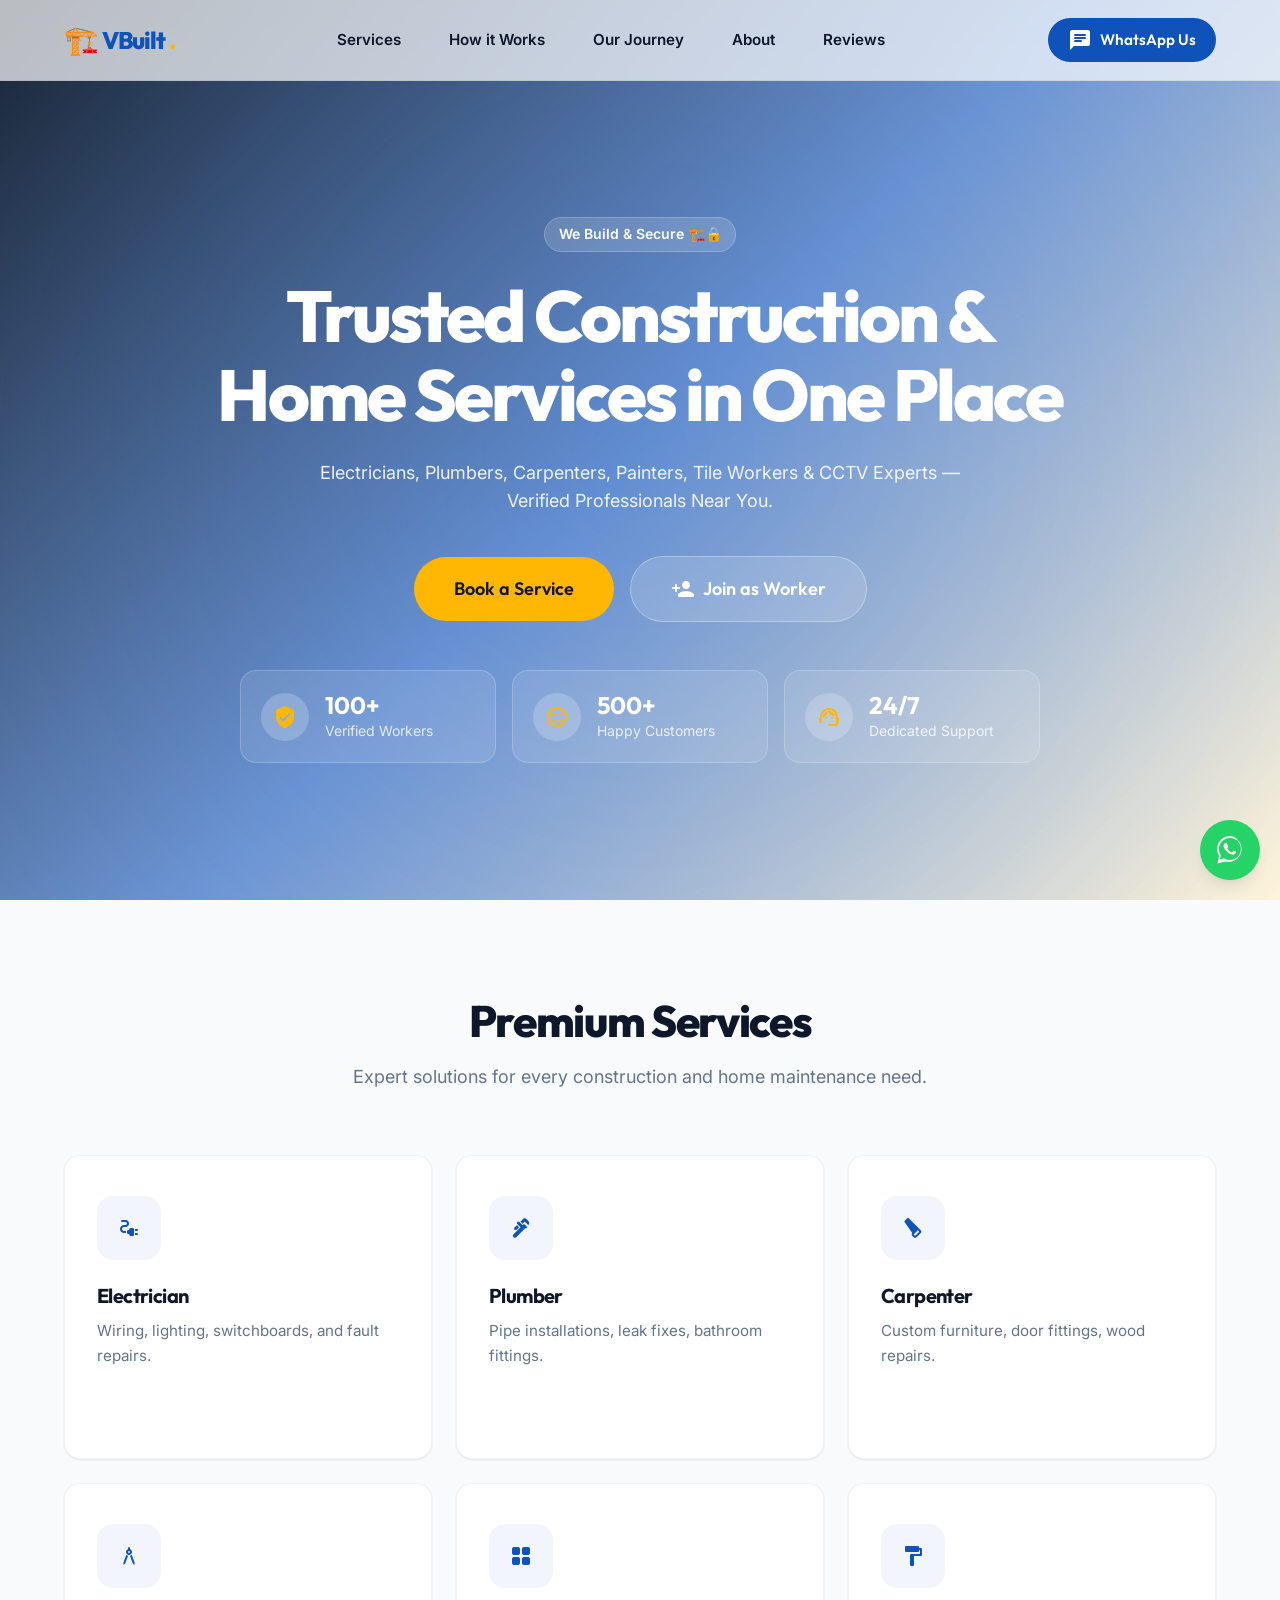
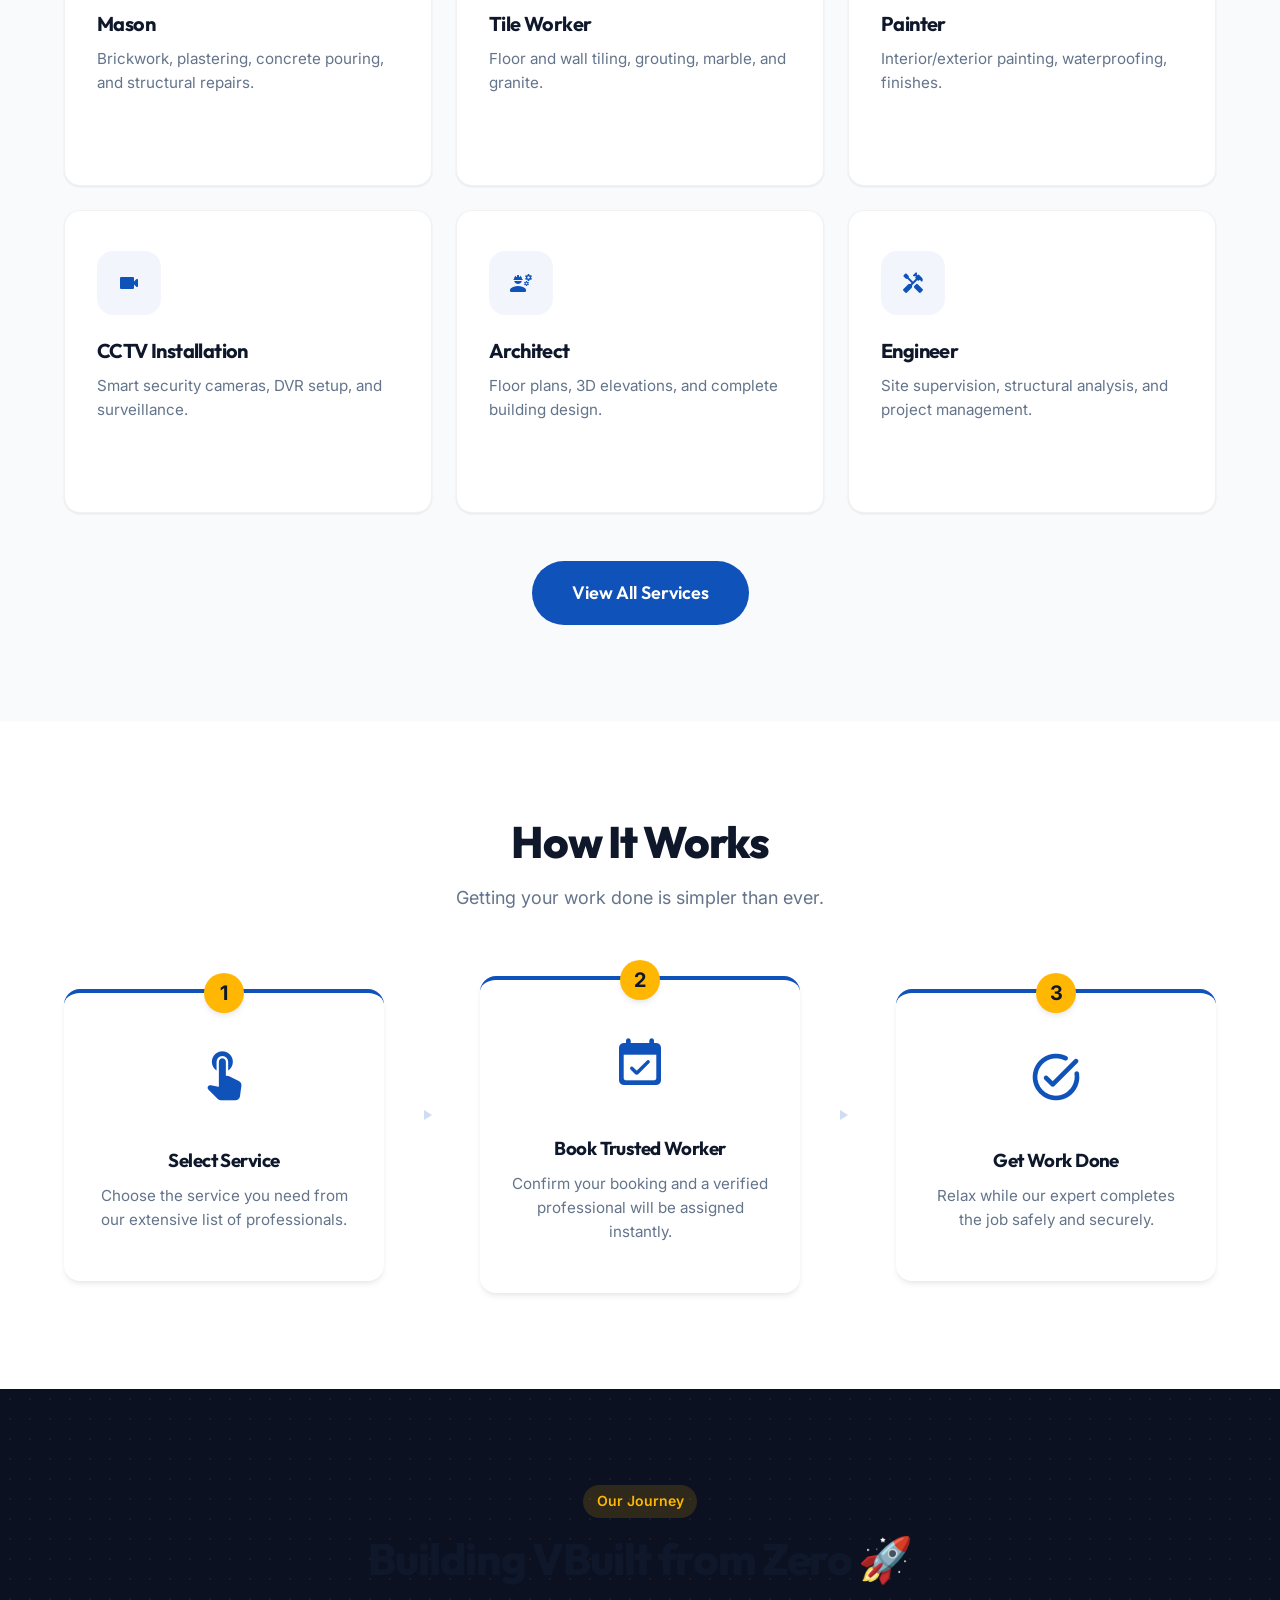
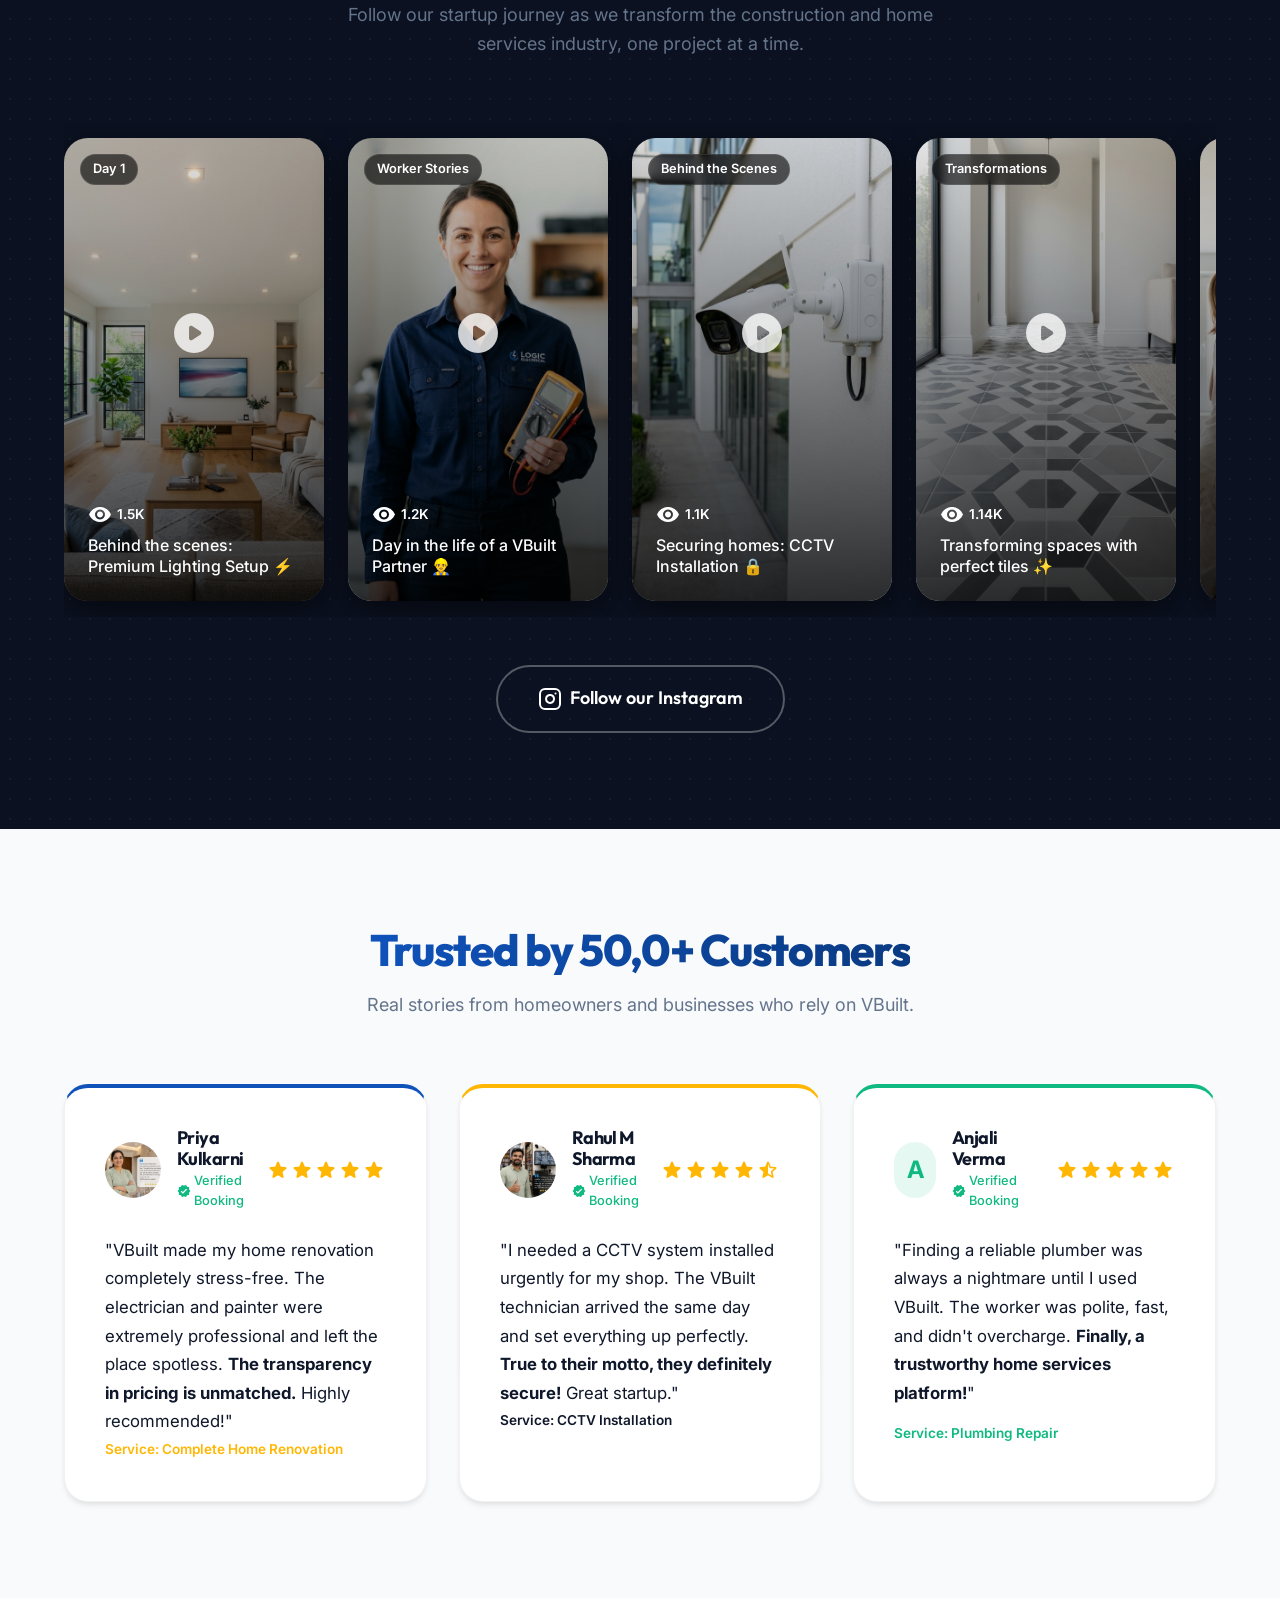
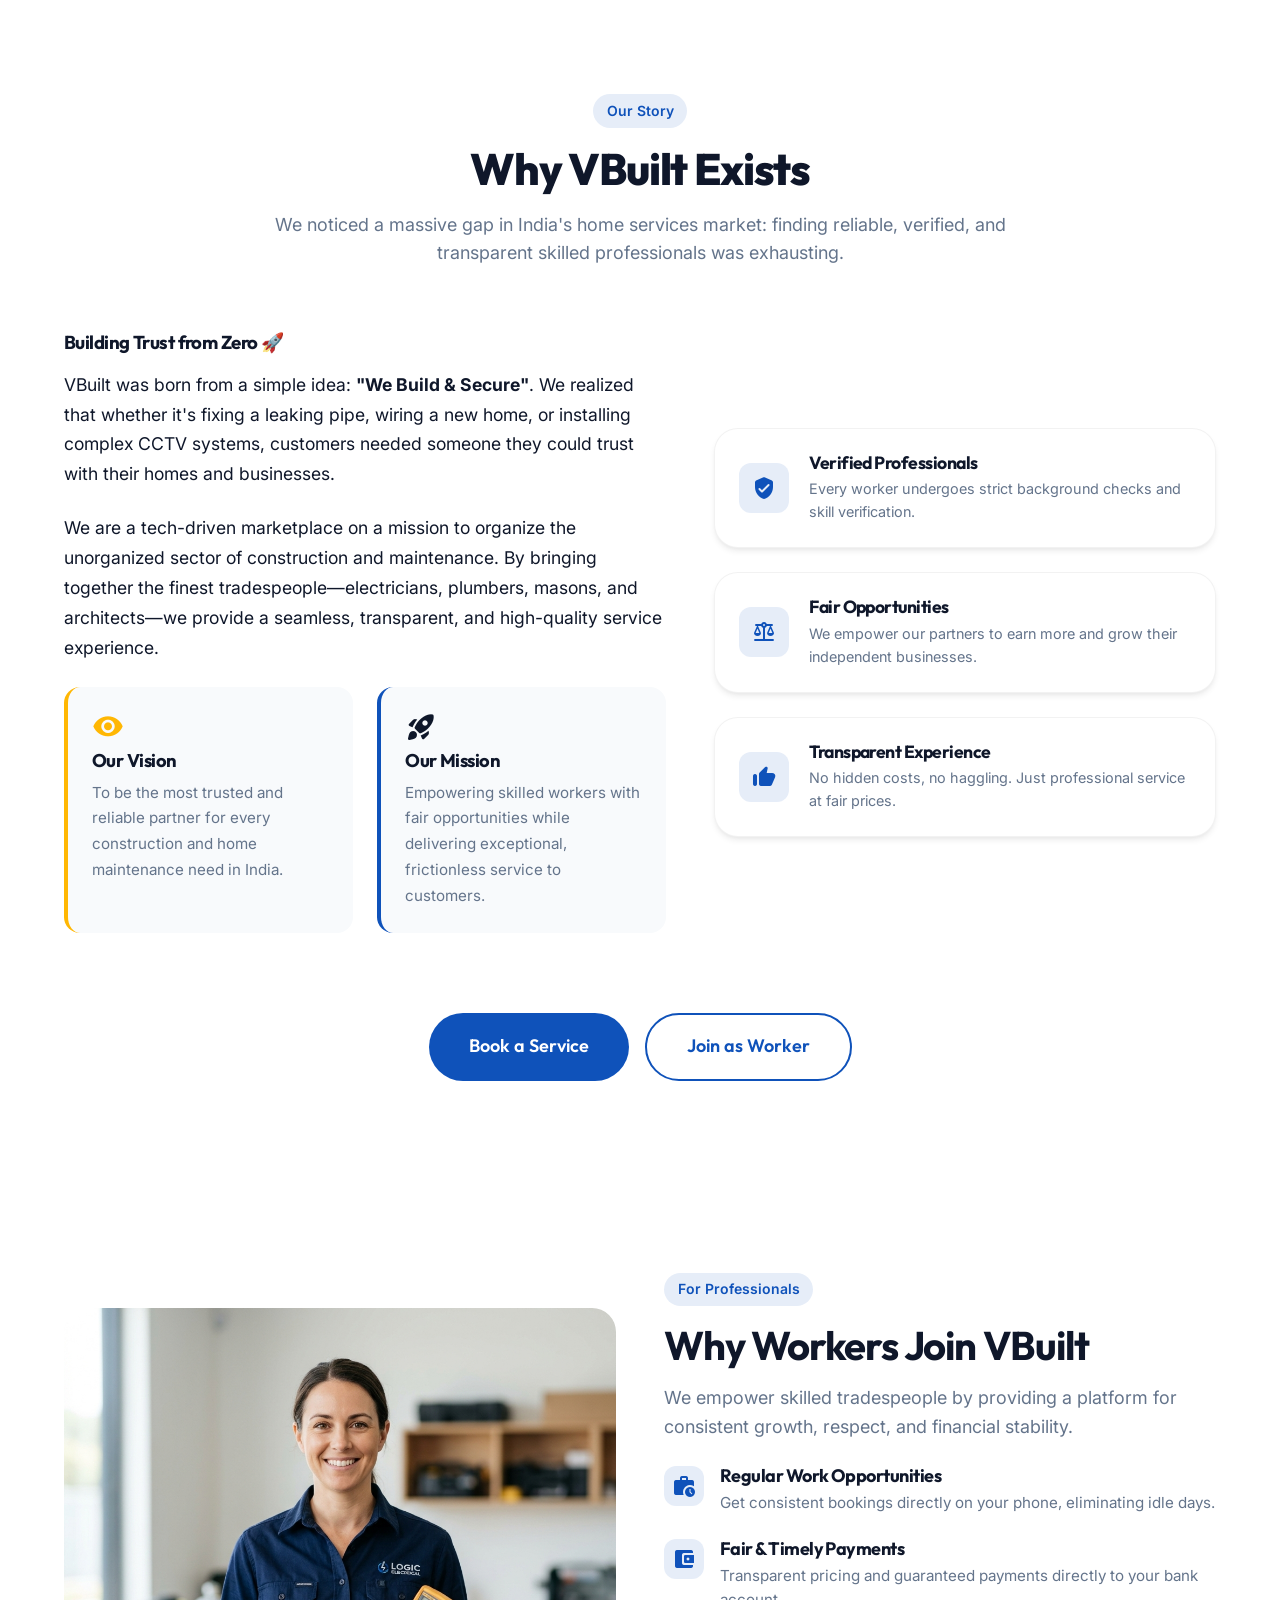
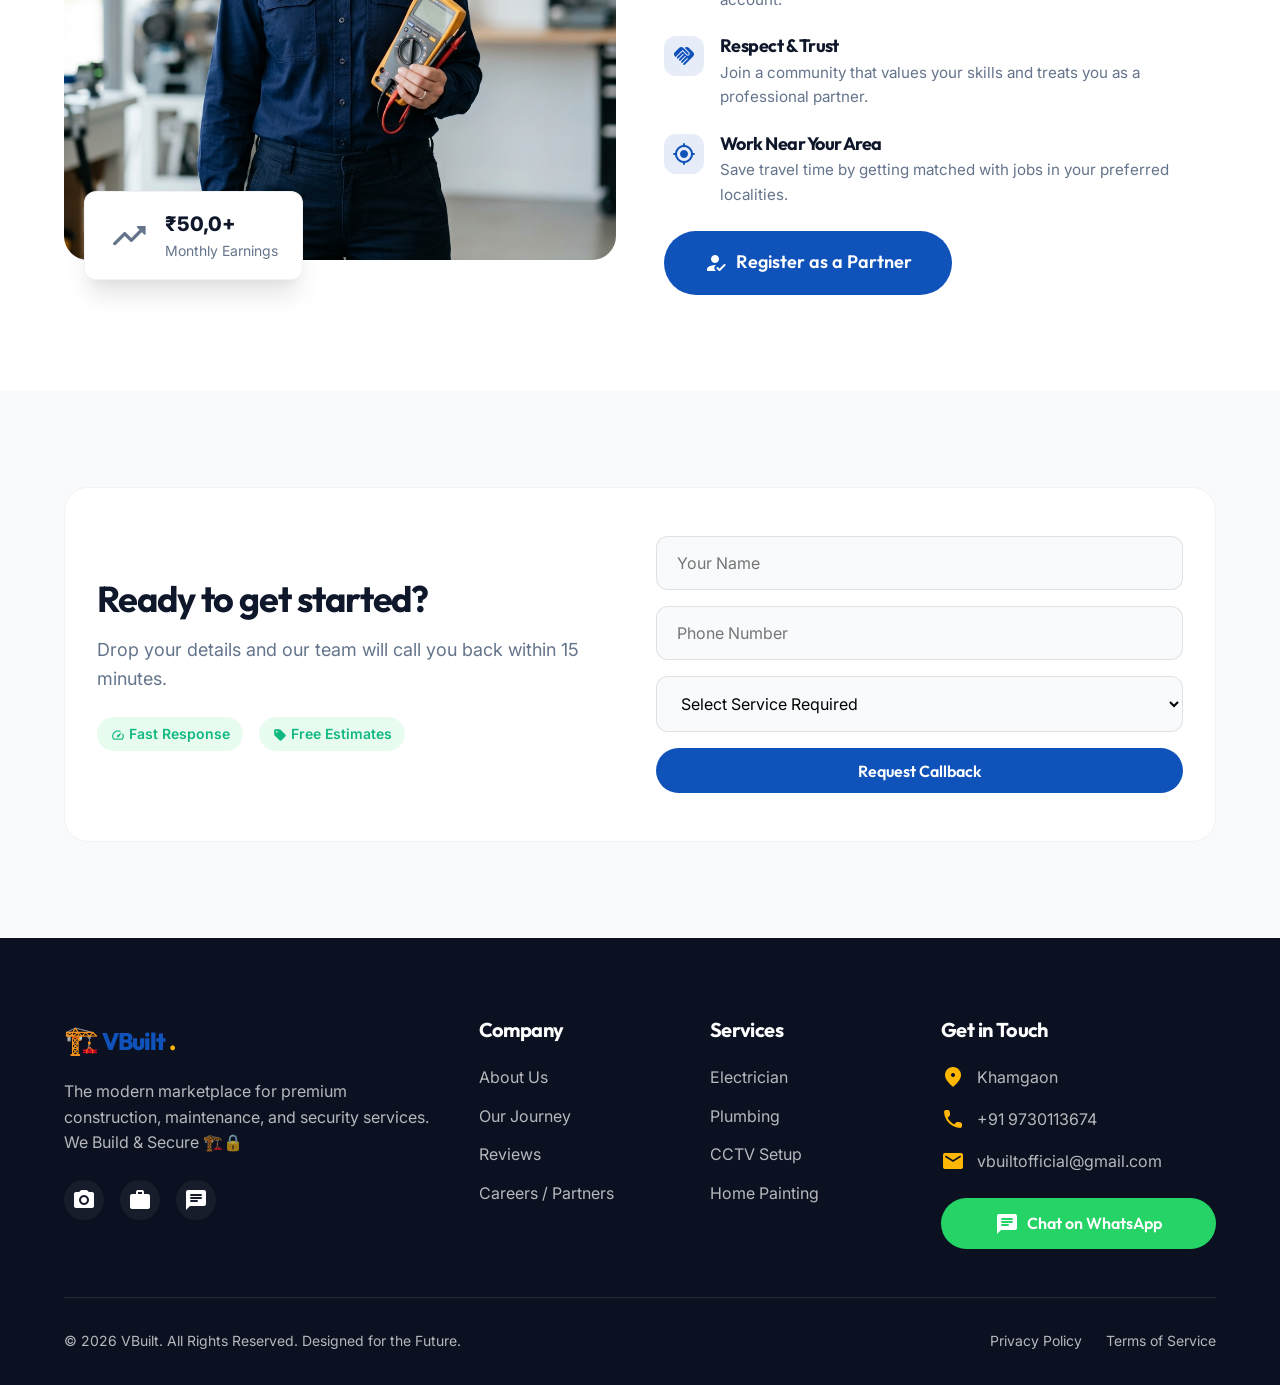
==== commit 9af965a2: "Add files via upload" ====
--- a/index.html
+++ b/index.html
@@ -80,7 +80,7 @@
 
     <!-- Hero Section -->
     <section class="hero parallax-section">
-        <div class="hero-bg parallax-bg" style="background-image: url('assets/vbuilt_hero_cinematic.png');"></div>
+        <div class="hero-bg parallax-bg" style="background-image: url('assets/hero_background.png');"></div>
         <div class="hero-overlay cinematic-blend"></div>
         <div class="moving-gradient-light"></div>
 
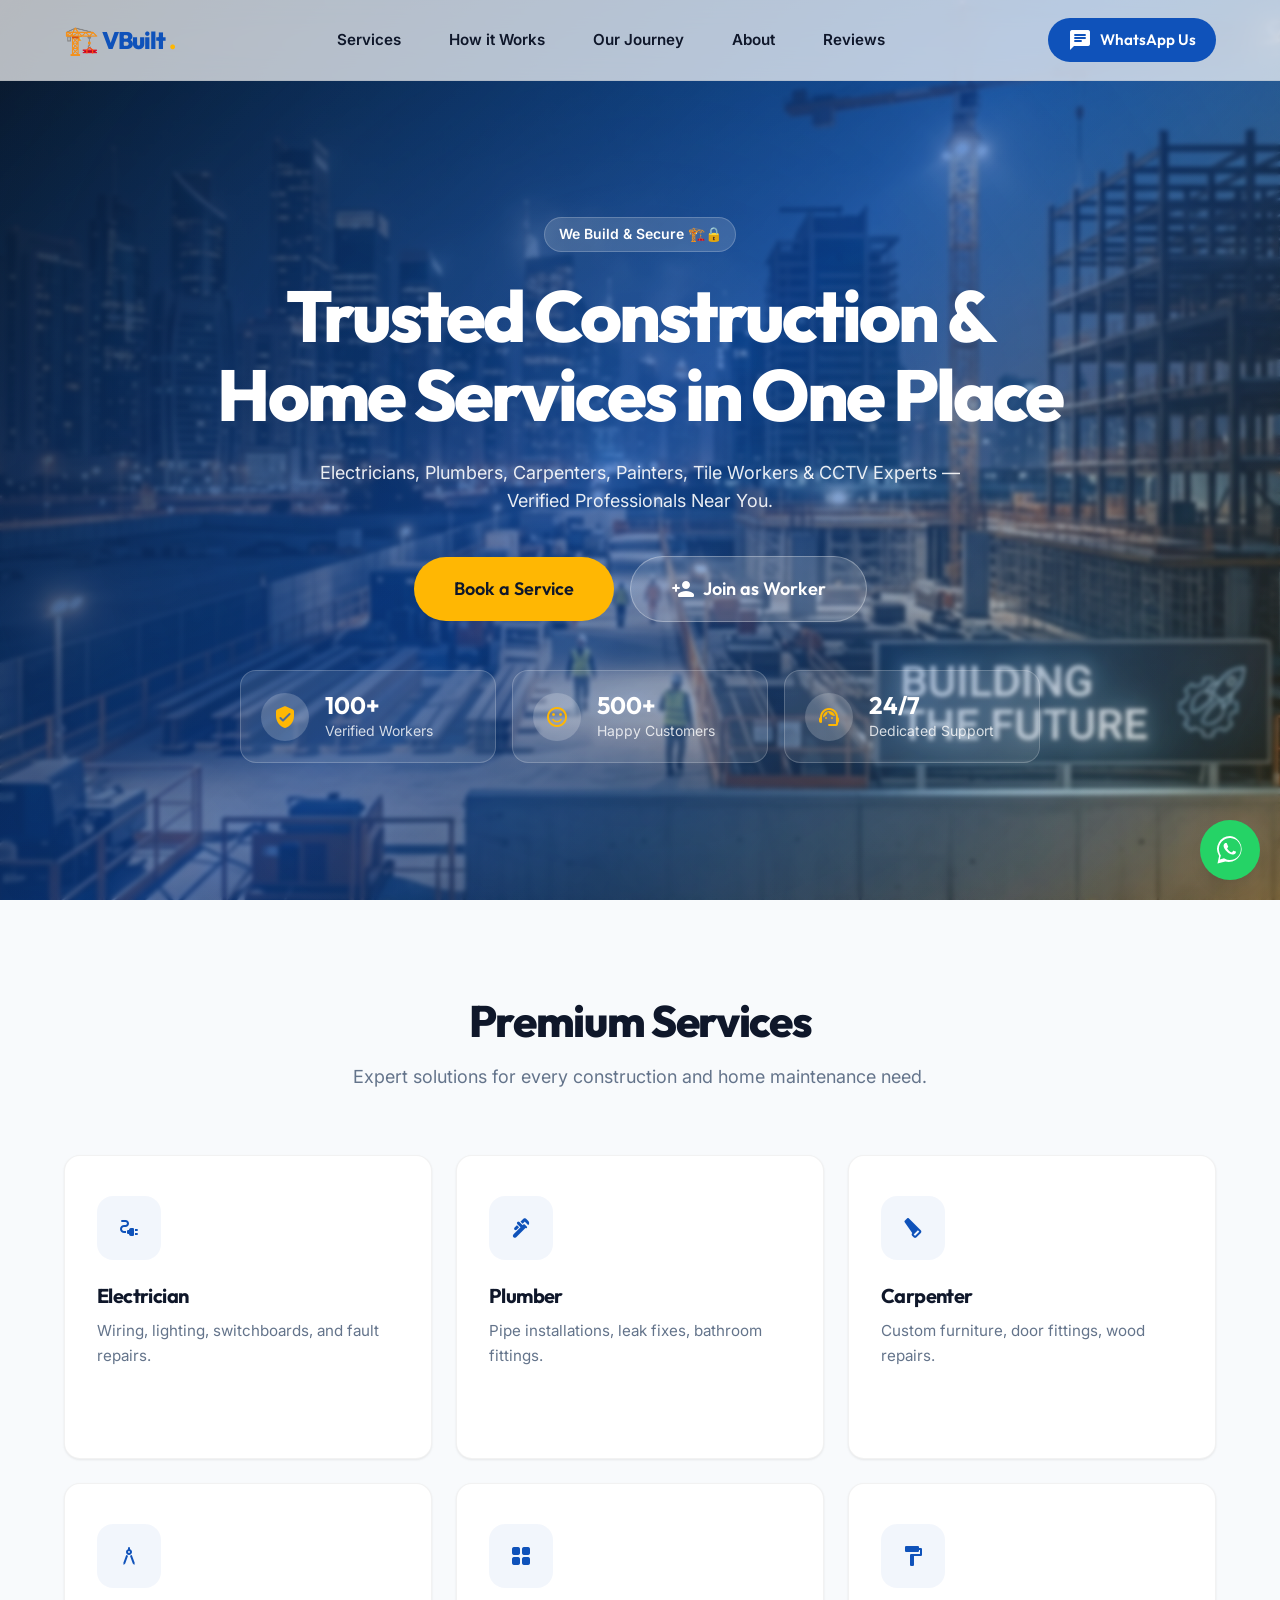
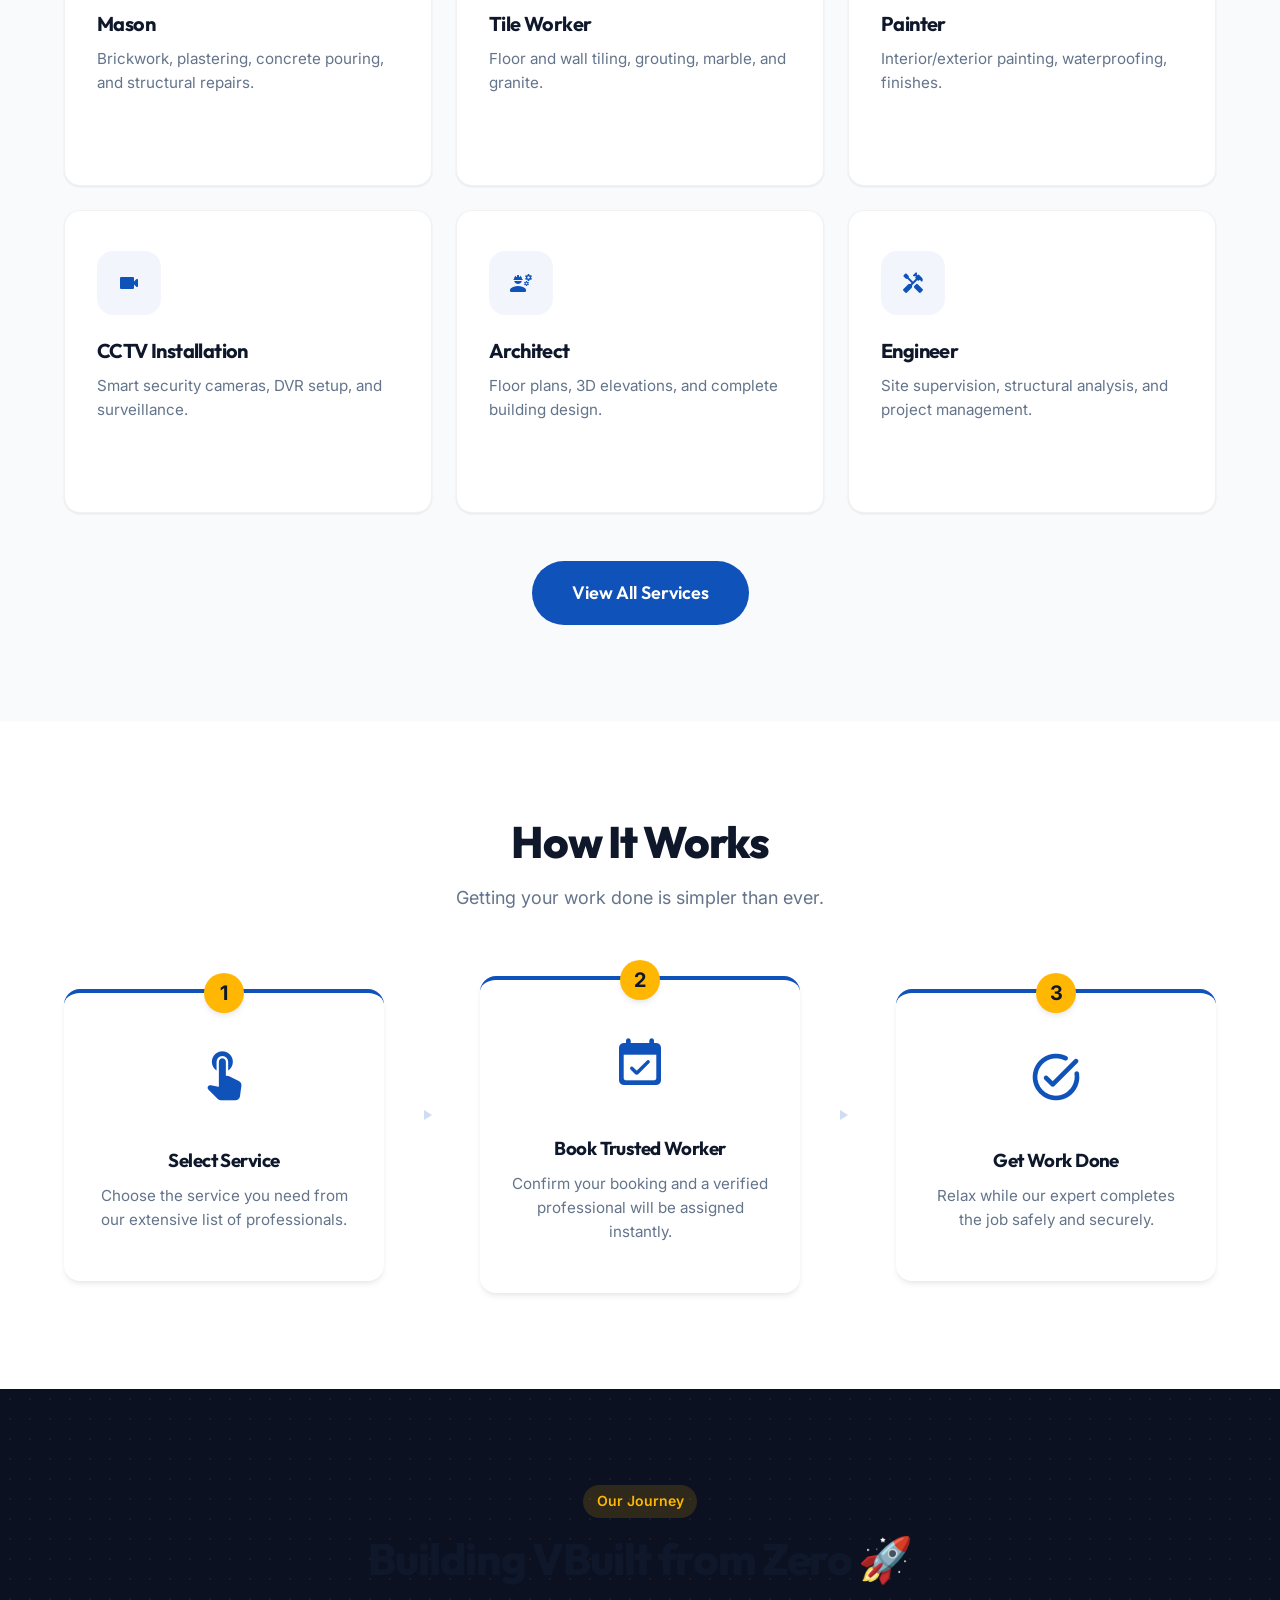
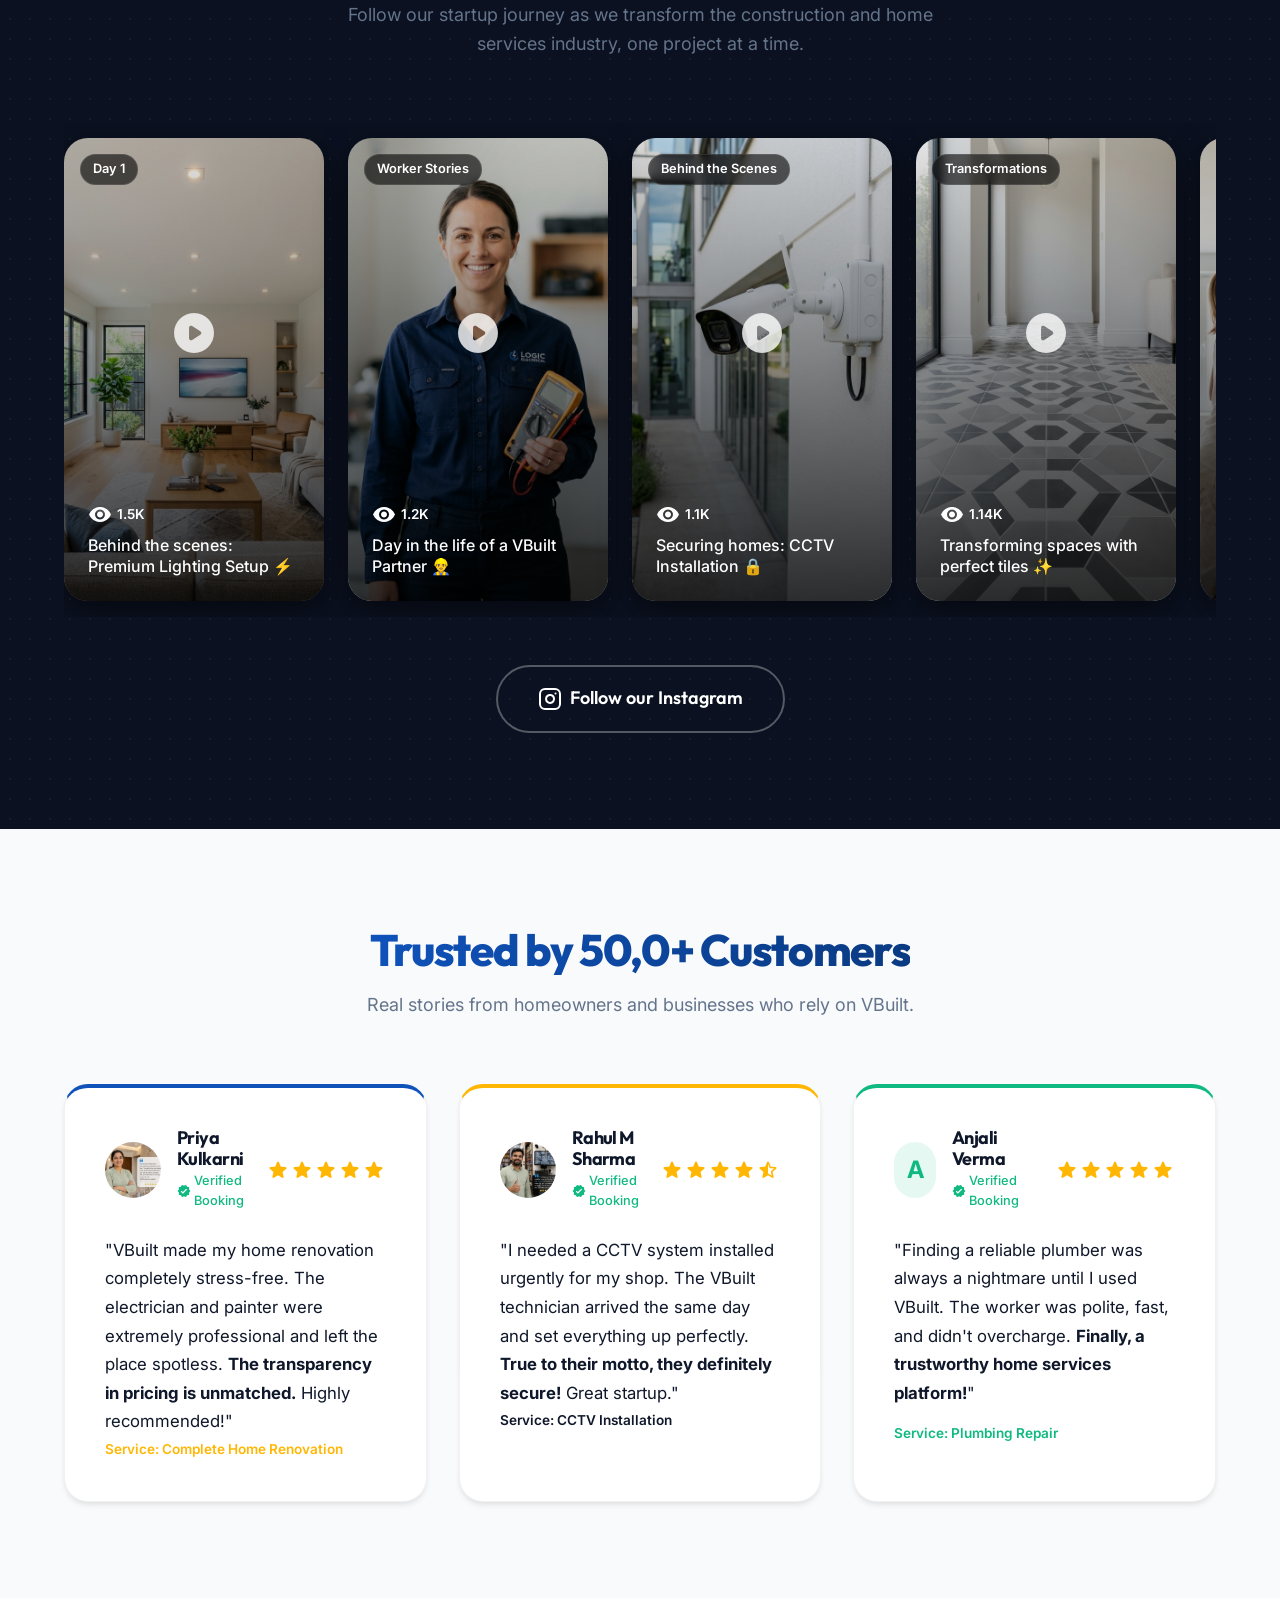
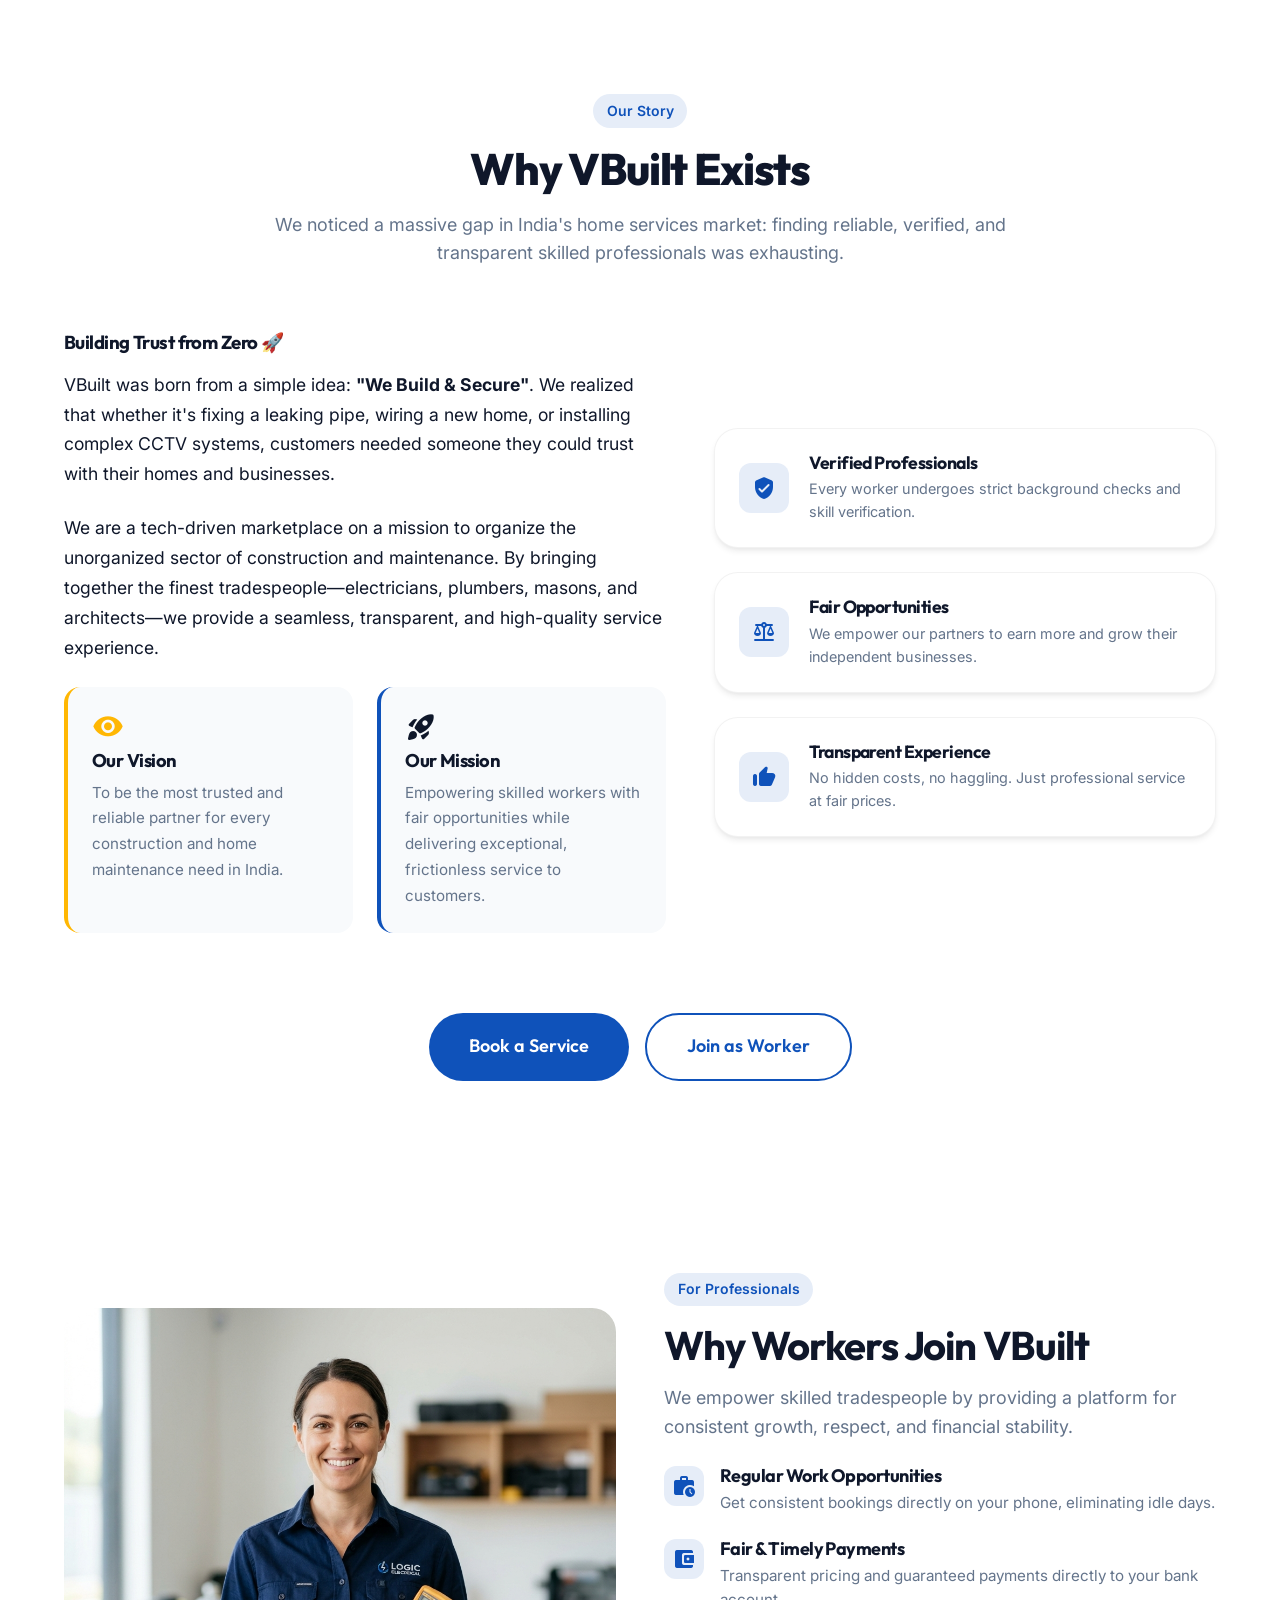
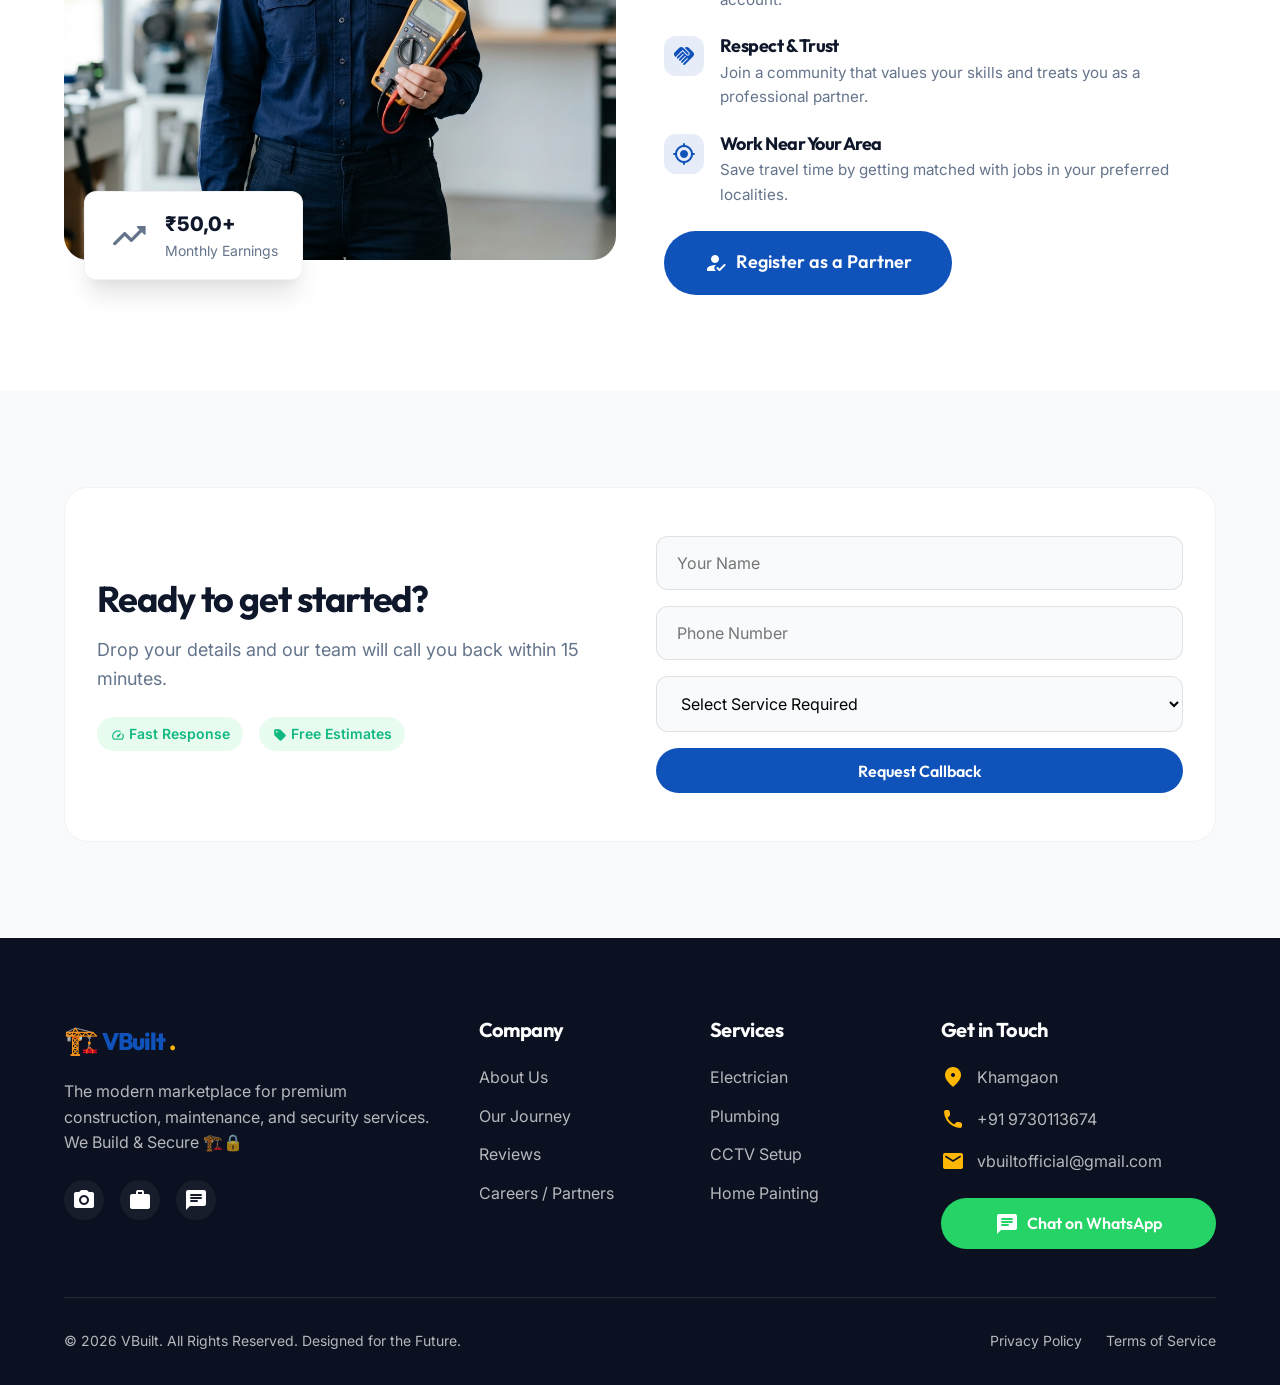
==== commit 76873ba8: "Add files via upload" ====
--- a/index.html
+++ b/index.html
@@ -80,7 +80,7 @@
 
     <!-- Hero Section -->
     <section class="hero parallax-section">
-        <div class="hero-bg parallax-bg" style="background-image: url('assets/hero_background.png');"></div>
+        <div class="hero-bg parallax-bg" style="background-image: url('hero_background.png');"></div>
         <div class="hero-overlay cinematic-blend"></div>
         <div class="moving-gradient-light"></div>
 
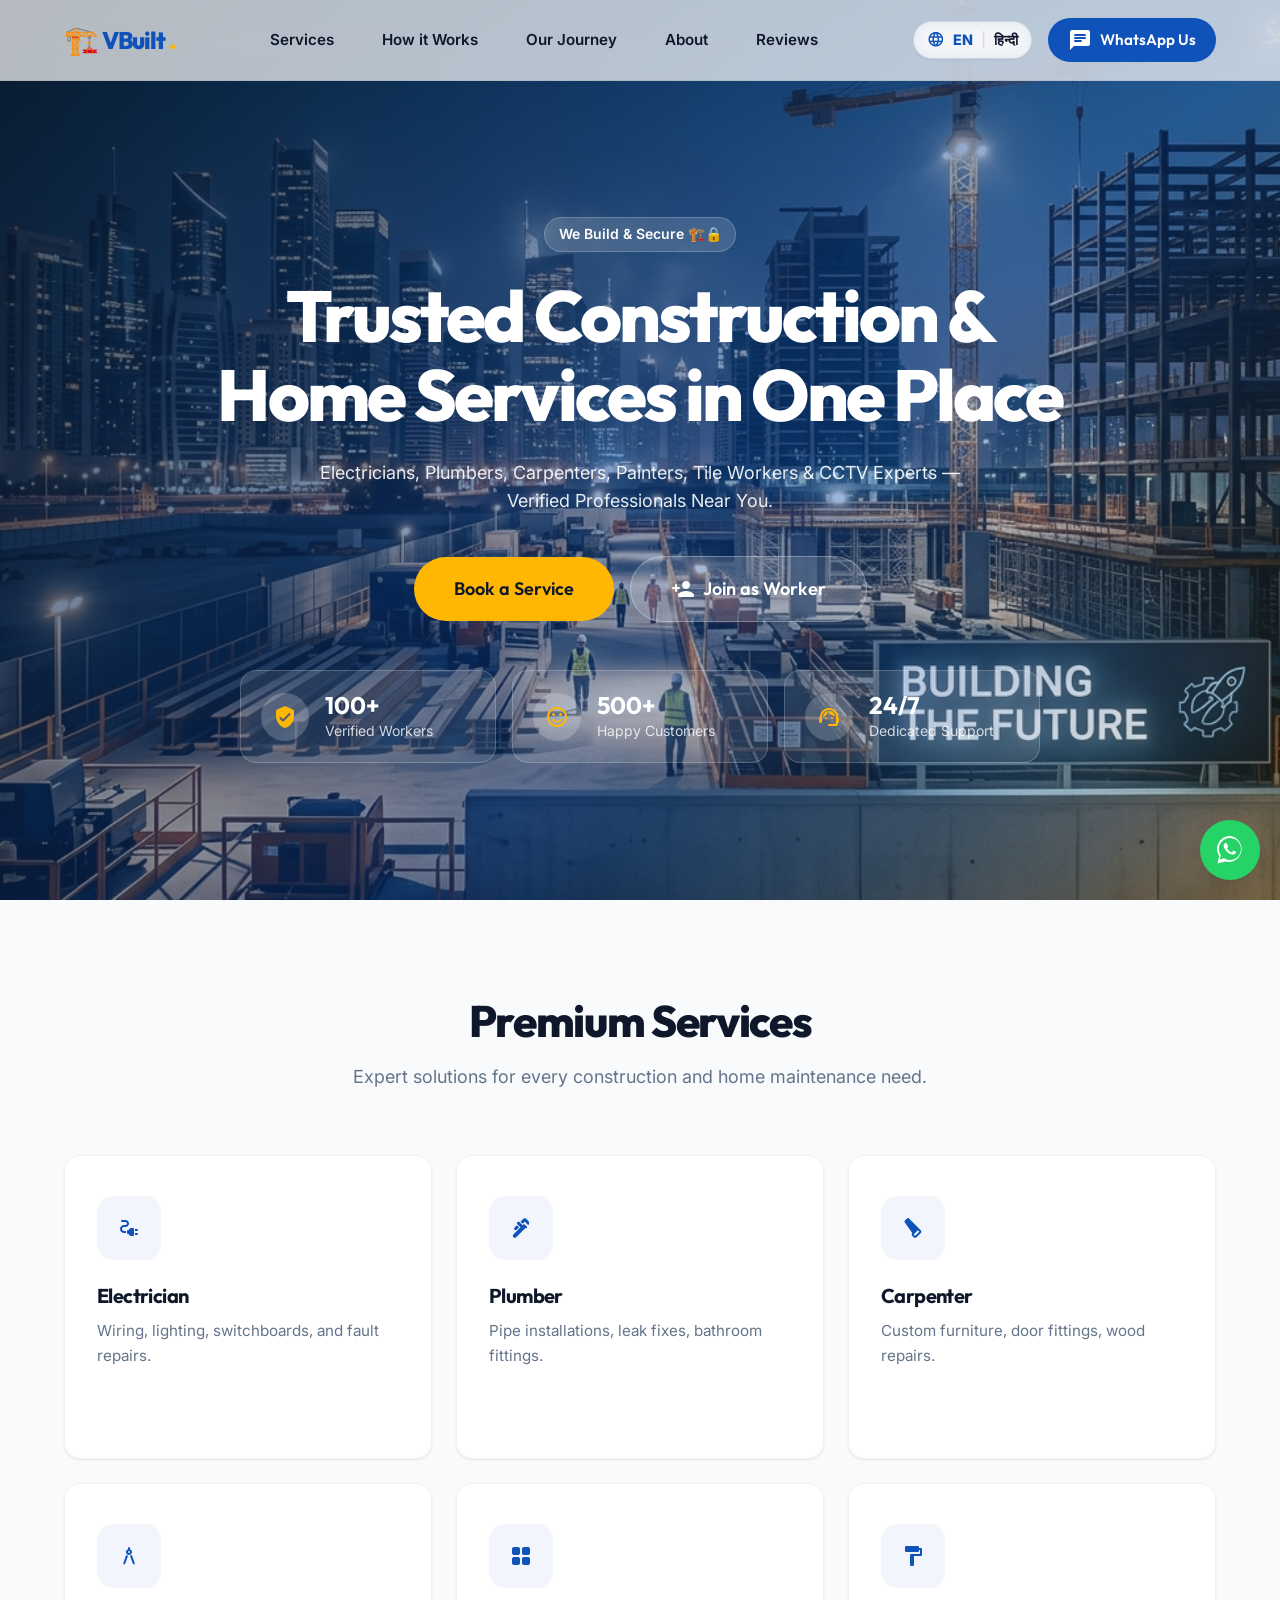
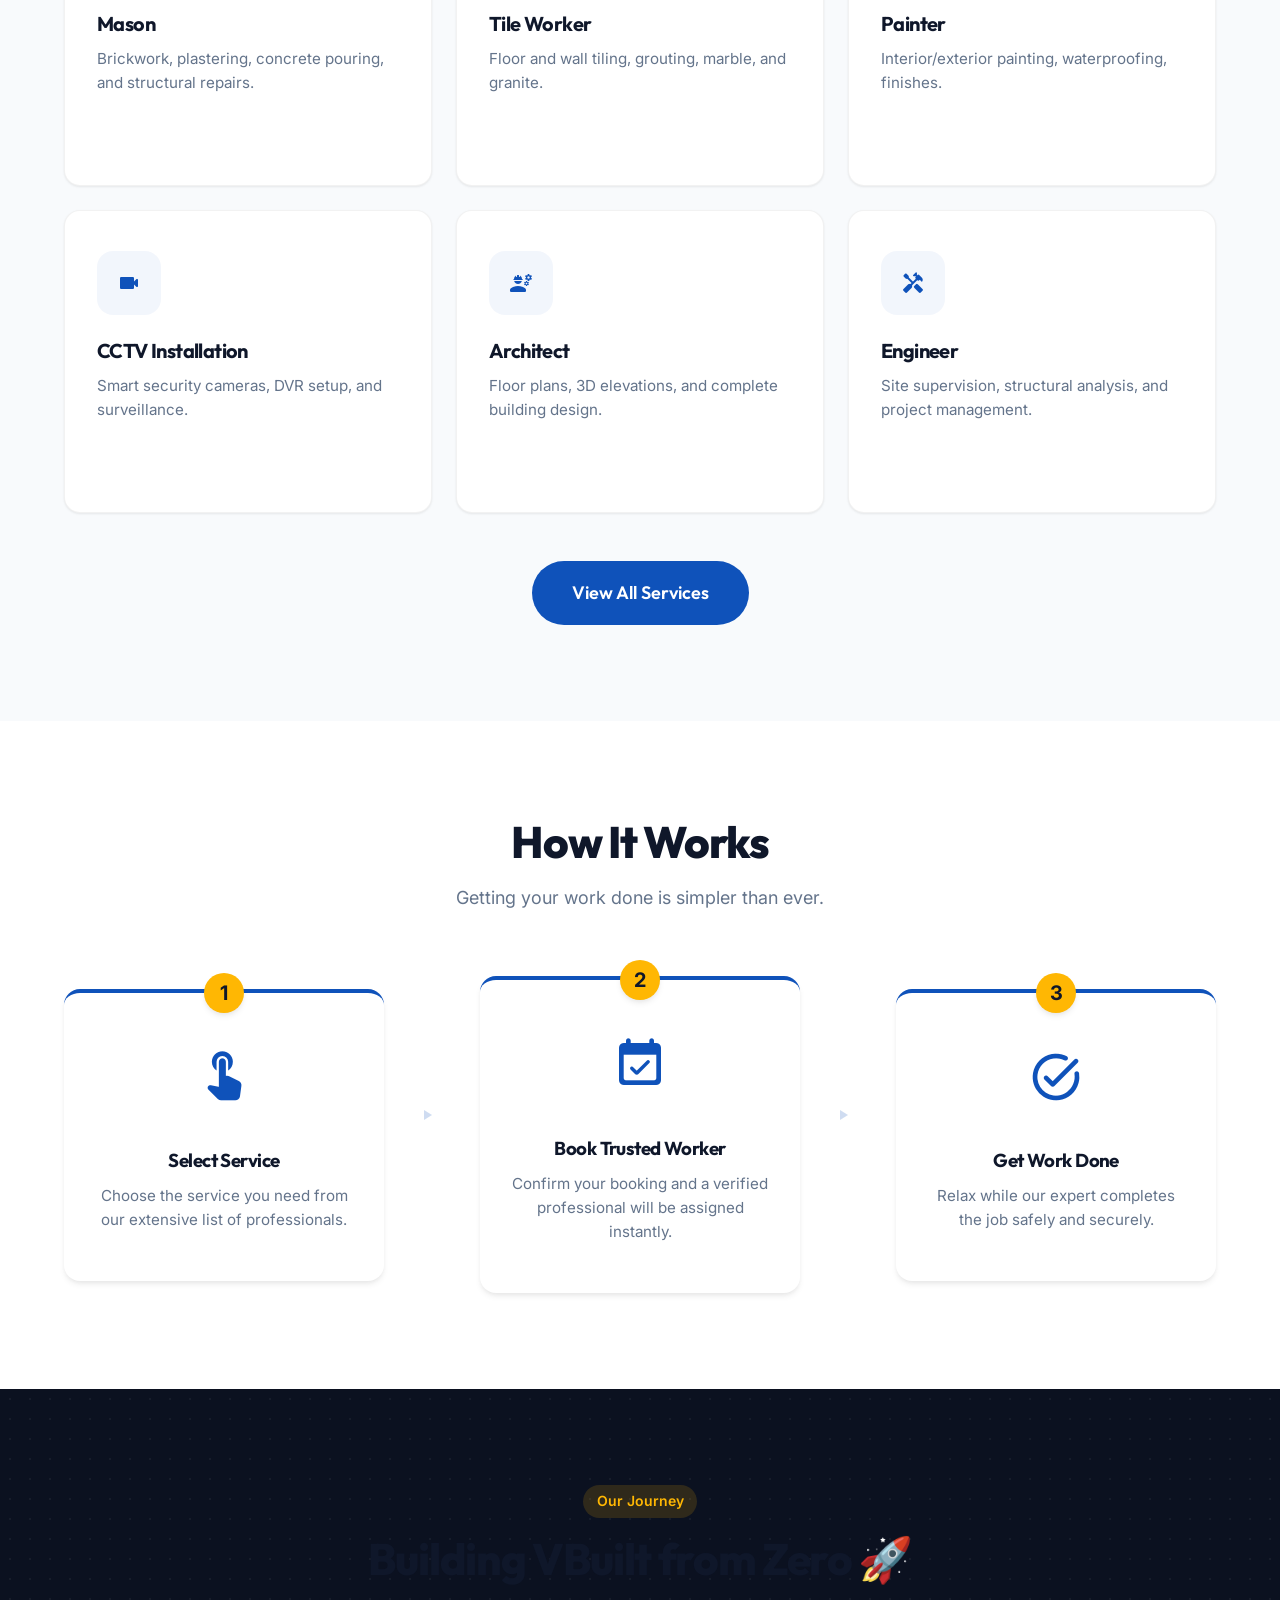
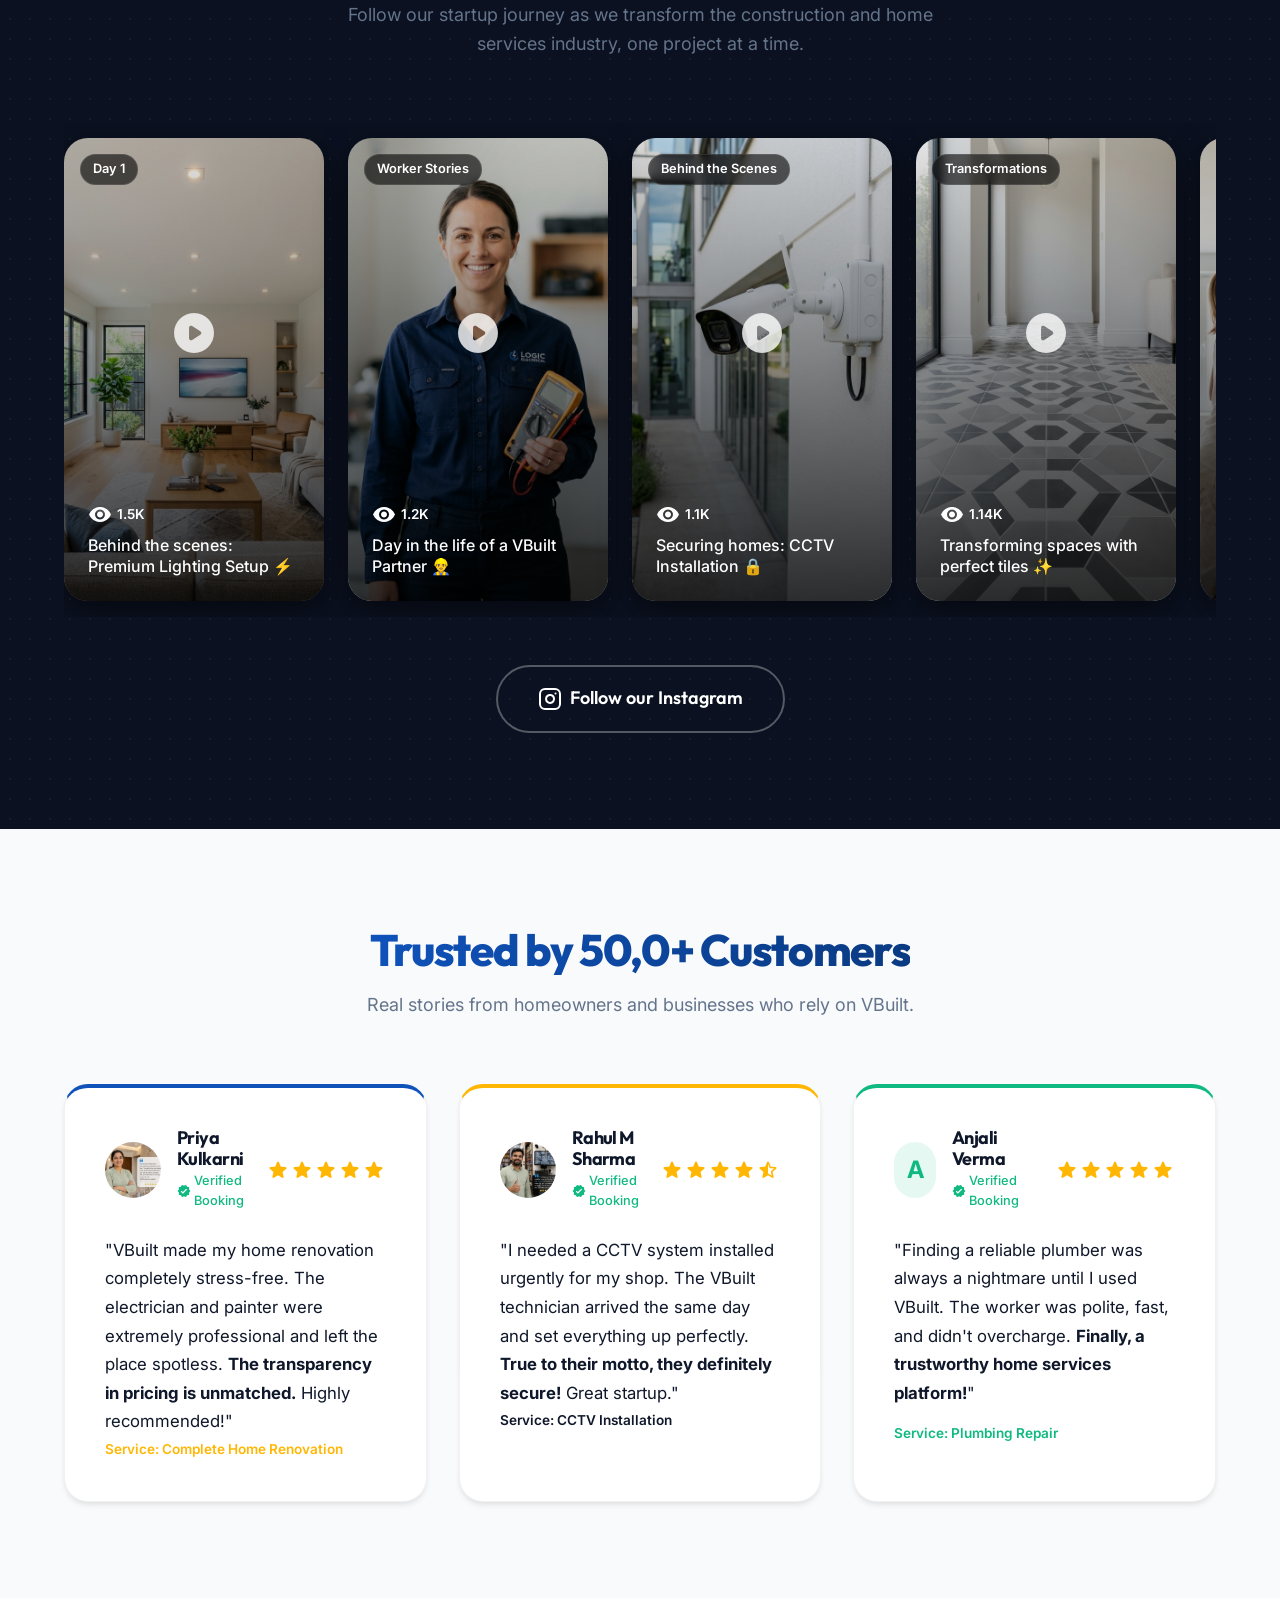
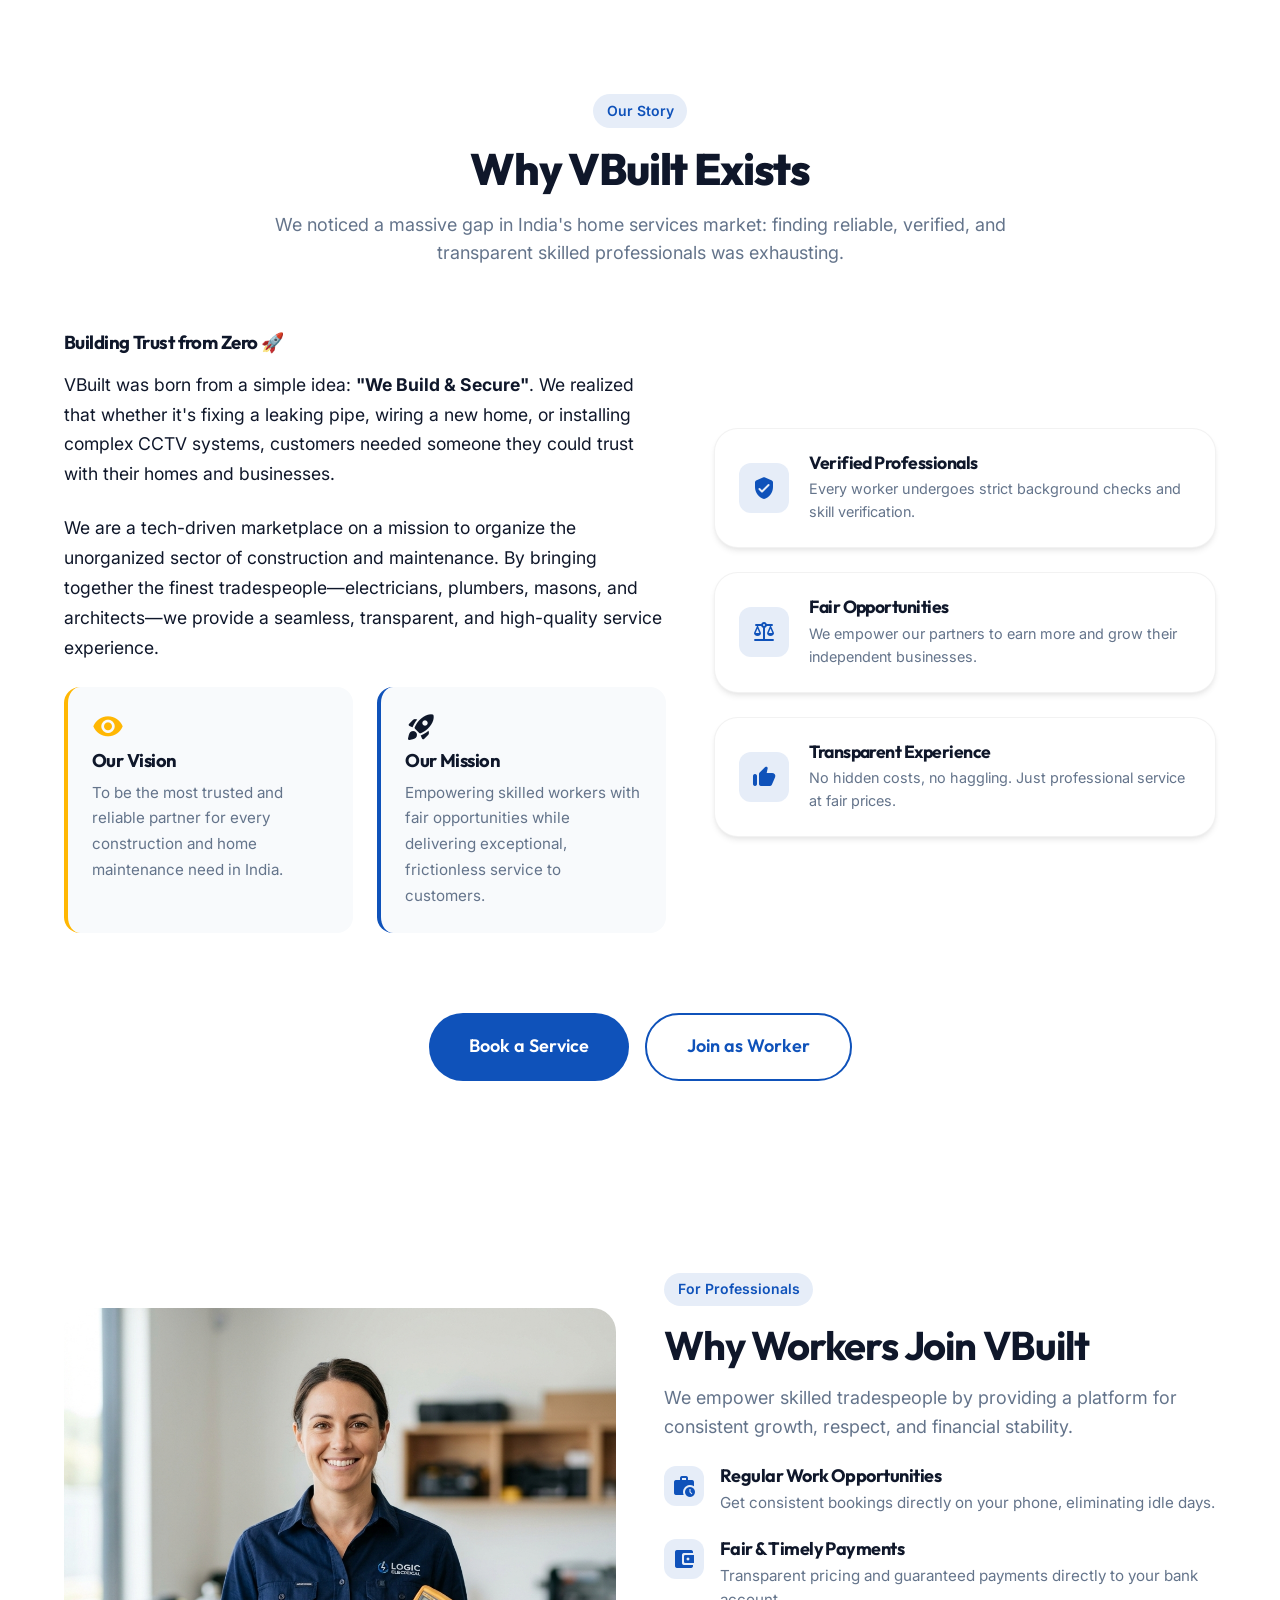
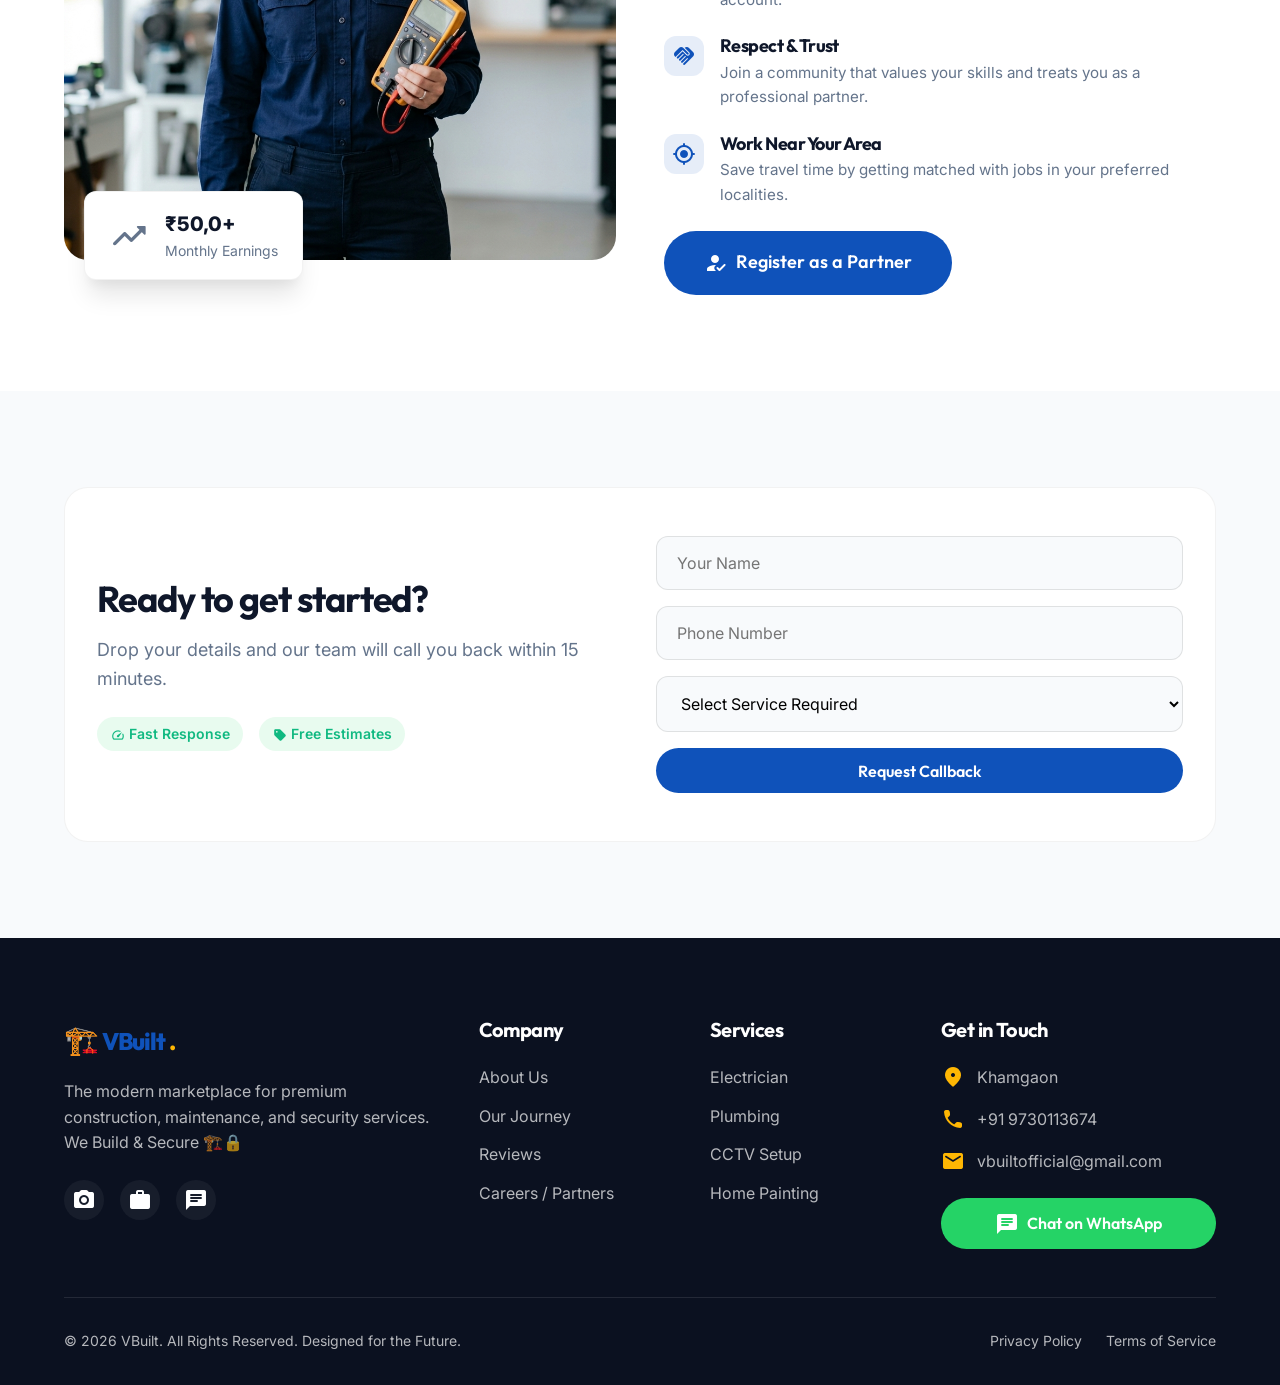
==== commit 3b827170: "Add files via upload" ====
--- a/index.html
+++ b/index.html
@@ -1,827 +1,839 @@
-<!DOCTYPE html>
-<html lang="en">
-
-<head>
-    <meta charset="UTF-8">
-    <meta name="viewport" content="width=device-width, initial-scale=1.0">
-    <title>VBuilt | We Build & Secure 🏗️🔒</title>
-    <meta name="description"
-        content="VBuilt connects customers with trusted skilled workers and professionals such as electricians, plumbers, carpenters, masons, painters, and CCTV technicians.">
-
-    <!-- Google Fonts -->
-    <link rel="preconnect" href="https://fonts.googleapis.com">
-    <link rel="preconnect" href="https://fonts.gstatic.com" crossorigin>
-    <link
-        href="https://fonts.googleapis.com/css2?family=Inter:wght@300;400;500;600;700&family=Outfit:wght@400;500;600;700;800;900&display=swap"
-        rel="stylesheet">
-
-    <!-- Material Icons -->
-    <link href="https://fonts.googleapis.com/icon?family=Material+Icons+Round" rel="stylesheet">
-
-    <!-- Custom CSS -->
-    <link rel="stylesheet" href="style.css">
-</head>
-
-<body>
-
-    <!-- Page Loader -->
-    <div class="page-loader" id="page-loader">
-        <div class="spinner"></div>
-        <div class="loader-text">VBuilt.</div>
-    </div>
-
-    <!-- Navigation -->
-    <nav class="navbar glass-nav" id="navbar">
-        <div class="container nav-container">
-            <a href="#" class="logo">
-                <span class="logo-icon">🏗️</span>
-                VBuilt<span class="logo-dot">.</span>
-            </a>
-
-            <div class="nav-menu" id="nav-menu">
-                <a href="#services" class="nav-link">Services</a>
-                <a href="#how-it-works" class="nav-link">How it Works</a>
-                <a href="#social" class="nav-link">Our Journey</a>
-                <a href="#about" class="nav-link">About</a>
-                <a href="#testimonials" class="nav-link">Reviews</a>
-            </div>
-
-            <div class="nav-actions">
-                <a href="https://wa.me/919730113674" target="_blank" class="btn btn-primary btn-sm-nav">
-                    <span class="material-icons-round">chat</span> WhatsApp Us
-                </a>
-                <button class="hamburger" id="hamburger" aria-label="Menu">
-                    <span class="material-icons-round">menu</span>
-                </button>
-            </div>
-        </div>
-    </nav>
-
-    <!-- Mobile Menu Overlay -->
-    <div class="mobile-menu" id="mobile-menu">
-        <div class="mobile-menu-header">
-            <a href="#" class="logo">VBuilt<span class="logo-dot">.</span></a>
-            <button class="close-menu" id="close-menu" aria-label="Close Menu">
-                <span class="material-icons-round">close</span>
-            </button>
-        </div>
-        <div class="mobile-nav-links">
-            <a href="#services" class="mobile-link">Services</a>
-            <a href="#how-it-works" class="mobile-link">How it Works</a>
-            <a href="#social" class="mobile-link">Our Journey</a>
-            <a href="#about" class="mobile-link">About Us</a>
-            <a href="#testimonials" class="mobile-link">Reviews</a>
-            <a href="#" class="mobile-link text-accent open-worker-modal">Join as Worker</a>
-            <a href="https://wa.me/919730113674" target="_blank" class="btn btn-primary btn-full mt-4">
-                <span class="material-icons-round">chat</span> WhatsApp Us
-            </a>
-        </div>
-    </div>
-
-    <!-- Hero Section -->
-    <section class="hero parallax-section">
-        <div class="hero-bg parallax-bg" style="background-image: url('hero_background.png');"></div>
-        <div class="hero-overlay cinematic-blend"></div>
-        <div class="moving-gradient-light"></div>
-
-        <!-- Subtle Floating Particles -->
-        <div class="particles-wrapper">
-            <div class="particle"></div>
-            <div class="particle"></div>
-            <div class="particle"></div>
-            <div class="particle"></div>
-            <div class="particle"></div>
-            <div class="particle"></div>
-        </div>
-
-        <div class="container hero-content fade-in-up" style="position: relative; z-index: 10;">
-            <div class="hero-text">
-                <div class="badge badge-glass">We Build & Secure 🏗️🔒</div>
-                <h1>Trusted Construction & Home Services in One Place</h1>
-                <p>Electricians, Plumbers, Carpenters, Painters, Tile Workers & CCTV Experts — Verified Professionals
-                    Near You.</p>
-
-                <div class="hero-buttons">
-                    <a href="#quick-inquiry" class="btn btn-accent btn-large glow-btn">
-                        Book a Service
-                    </a>
-                    <a href="#" class="btn btn-glass btn-large open-worker-modal">
-                        <span class="material-icons-round">person_add</span> Join as Worker
-                    </a>
-                </div>
-
-                <!-- Trust Stats Cards -->
-                <div class="hero-stats-wrapper mt-5">
-                    <div class="hero-stat-card">
-                        <div class="stat-icon"><span class="material-icons-round">verified_user</span></div>
-                        <div class="stat-info">
-                            <strong>100+</strong>
-                            <span>Verified Workers</span>
-                        </div>
-                    </div>
-                    <div class="hero-stat-card">
-                        <div class="stat-icon"><span class="material-icons-round">sentiment_satisfied_alt</span></div>
-                        <div class="stat-info">
-                            <strong>500+</strong>
-                            <span>Happy Customers</span>
-                        </div>
-                    </div>
-                    <div class="hero-stat-card">
-                        <div class="stat-icon"><span class="material-icons-round">support_agent</span></div>
-                        <div class="stat-info">
-                            <strong>24/7</strong>
-                            <span>Dedicated Support</span>
-                        </div>
-                    </div>
-                </div>
-            </div>
-        </div>
-    </section>
-
-    <!-- Services Section -->
-    <section id="services" class="section bg-light">
-        <div class="container">
-            <div class="section-header text-center reveal">
-                <h2>Premium Services</h2>
-                <p>Expert solutions for every construction and home maintenance need.</p>
-            </div>
-
-            <div class="services-grid reveal">
-                <!-- Service Cards -->
-                <div class="service-card group">
-                    <div class="service-icon"><span class="material-icons-round">electrical_services</span></div>
-                    <h3>Electrician</h3>
-                    <p>Wiring, lighting, switchboards, and fault repairs.</p>
-                    <a href="#" class="service-book-btn open-service-modal" data-service="Electrician">Book Now
-                        &rarr;</a>
-                </div>
-                <div class="service-card group">
-                    <div class="service-icon"><span class="material-icons-round">plumbing</span></div>
-                    <h3>Plumber</h3>
-                    <p>Pipe installations, leak fixes, bathroom fittings.</p>
-                    <a href="#" class="service-book-btn open-service-modal" data-service="Plumber">Book Now &rarr;</a>
-                </div>
-                <div class="service-card group">
-                    <div class="service-icon"><span class="material-icons-round">carpenter</span></div>
-                    <h3>Carpenter</h3>
-                    <p>Custom furniture, door fittings, wood repairs.</p>
-                    <a href="#" class="service-book-btn open-service-modal" data-service="Carpenter">Book Now &rarr;</a>
-                </div>
-                <div class="service-card group">
-                    <div class="service-icon"><span class="material-icons-round">architecture</span></div>
-                    <h3>Mason</h3>
-                    <p>Brickwork, plastering, concrete pouring, and structural repairs.</p>
-                    <a href="#" class="service-book-btn open-service-modal" data-service="Mason">Book Now &rarr;</a>
-                </div>
-                <div class="service-card group">
-                    <div class="service-icon"><span class="material-icons-round">grid_view</span></div>
-                    <h3>Tile Worker</h3>
-                    <p>Floor and wall tiling, grouting, marble, and granite.</p>
-                    <a href="#" class="service-book-btn open-service-modal" data-service="Tile Worker">Book Now
-                        &rarr;</a>
-                </div>
-                <div class="service-card group">
-                    <div class="service-icon"><span class="material-icons-round">format_paint</span></div>
-                    <h3>Painter</h3>
-                    <p>Interior/exterior painting, waterproofing, finishes.</p>
-                    <a href="#" class="service-book-btn open-service-modal" data-service="Painter">Book Now &rarr;</a>
-                </div>
-                <div class="service-card group">
-                    <div class="service-icon"><span class="material-icons-round">videocam</span></div>
-                    <h3>CCTV Installation</h3>
-                    <p>Smart security cameras, DVR setup, and surveillance.</p>
-                    <a href="#" class="service-book-btn open-service-modal" data-service="CCTV Installation">Book Now
-                        &rarr;</a>
-                </div>
-                <div class="service-card group">
-                    <div class="service-icon"><span class="material-icons-round">engineering</span></div>
-                    <h3>Architect</h3>
-                    <p>Floor plans, 3D elevations, and complete building design.</p>
-                    <a href="#" class="service-book-btn open-service-modal" data-service="Architect">Book Now &rarr;</a>
-                </div>
-                <div class="service-card group">
-                    <div class="service-icon"><span class="material-icons-round">handyman</span></div>
-                    <h3>Engineer</h3>
-                    <p>Site supervision, structural analysis, and project management.</p>
-                    <a href="#" class="service-book-btn open-service-modal" data-service="Engineer">Book Now &rarr;</a>
-                </div>
-            </div>
-
-            <div class="text-center mt-5 reveal">
-                <a href="#quick-inquiry" class="btn btn-primary btn-large">View All Services</a>
-            </div>
-        </div>
-    </section>
-
-    <!-- How It Works -->
-    <section id="how-it-works" class="section">
-        <div class="container">
-            <div class="section-header text-center reveal">
-                <h2>How It Works</h2>
-                <p>Getting your work done is simpler than ever.</p>
-            </div>
-
-            <div class="steps-container reveal">
-                <div class="step-card">
-                    <div class="step-number">1</div>
-                    <div class="step-icon"><span class="material-icons-round">touch_app</span></div>
-                    <h3>Select Service</h3>
-                    <p>Choose the service you need from our extensive list of professionals.</p>
-                </div>
-                <div class="step-line"></div>
-                <div class="step-card">
-                    <div class="step-number">2</div>
-                    <div class="step-icon"><span class="material-icons-round">event_available</span></div>
-                    <h3>Book Trusted Worker</h3>
-                    <p>Confirm your booking and a verified professional will be assigned instantly.</p>
-                </div>
-                <div class="step-line"></div>
-                <div class="step-card">
-                    <div class="step-number">3</div>
-                    <div class="step-icon"><span class="material-icons-round">task_alt</span></div>
-                    <h3>Get Work Done</h3>
-                    <p>Relax while our expert completes the job safely and securely.</p>
-                </div>
-            </div>
-        </div>
-    </section>
-
-    <!-- Building VBuilt From Zero (Instagram / Reels Section) -->
-    <section id="social" class="section bg-dark text-white pattern-bg">
-        <div class="container reveal">
-            <div class="section-header text-center">
-                <span class="badge badge-accent mb-3">Our Journey</span>
-                <h2 class="text-gray-300">Building VBuilt from Zero 🚀</h2>
-                <p class="text-light-muted">Follow our startup journey as we transform the construction and home
-                    services industry, one project at a time.</p>
-            </div>
-
-            <div class="reels-marquee-container mt-5">
-                <div class="reels-marquee-track">
-                    <!-- Original Set -->
-                    <div class="reel-card">
-                        <div class="reel-badge">Day 1</div>
-                        <img src="electrical_work.png" alt="Reel Thumbnail" class="reel-img">
-                        <div class="reel-overlay">
-                            <span class="material-icons-round play-btn">play_circle</span>
-                            <div class="reel-info">
-                                <span class="views"><span class="material-icons-round">visibility</span> 1.5K</span>
-                                <p>Behind the scenes: Premium Lighting Setup ⚡</p>
-                            </div>
-                        </div>
-                    </div>
-                    <div class="reel-card">
-                        <div class="reel-badge">Worker Stories</div>
-                        <img src="professional_worker.png" alt="Reel Thumbnail" class="reel-img">
-                        <div class="reel-overlay">
-                            <span class="material-icons-round play-btn">play_circle</span>
-                            <div class="reel-info">
-                                <span class="views"><span class="material-icons-round">visibility</span> 1.2K</span>
-                                <p>Day in the life of a VBuilt Partner 👷‍♂️</p>
-                            </div>
-                        </div>
-                    </div>
-                    <div class="reel-card">
-                        <div class="reel-badge">Behind the Scenes</div>
-                        <img src="cctv_installation.png" alt="Reel Thumbnail" class="reel-img">
-                        <div class="reel-overlay">
-                            <span class="material-icons-round play-btn">play_circle</span>
-                            <div class="reel-info">
-                                <span class="views"><span class="material-icons-round">visibility</span> 1.1K</span>
-                                <p>Securing homes: CCTV Installation 🔒</p>
-                            </div>
-                        </div>
-                    </div>
-                    <div class="reel-card">
-                        <div class="reel-badge">Transformations</div>
-                        <img src="tile_work.png" alt="Reel Thumbnail" class="reel-img">
-                        <div class="reel-overlay">
-                            <span class="material-icons-round play-btn">play_circle</span>
-                            <div class="reel-info">
-                                <span class="views"><span class="material-icons-round">visibility</span> 1.14K</span>
-                                <p>Transforming spaces with perfect tiles ✨</p>
-                            </div>
-                        </div>
-                    </div>
-                    <div class="reel-card">
-                        <div class="reel-badge">Our Journey</div>
-                        <img src="painting_work.png" alt="Reel Thumbnail" class="reel-img">
-                        <div class="reel-overlay">
-                            <span class="material-icons-round play-btn">play_circle</span>
-                            <div class="reel-info">
-                                <span class="views"><span class="material-icons-round">visibility</span> 1.13K</span>
-                                <p>Adding color to our first 100 homes 🎨</p>
-                            </div>
-                        </div>
-                    </div>
-
-                    <!-- Duplicated Set for infinite loop -->
-                    <div class="reel-card">
-                        <div class="reel-badge">Day 1</div>
-                        <img src="electrical_work.png" alt="Reel Thumbnail" class="reel-img">
-                        <div class="reel-overlay">
-                            <span class="material-icons-round play-btn">play_circle</span>
-                            <div class="reel-info">
-                                <span class="views"><span class="material-icons-round">visibility</span> 1.5K</span>
-                                <p>Behind the scenes: Premium Lighting Setup ⚡</p>
-                            </div>
-                        </div>
-                    </div>
-                    <div class="reel-card">
-                        <div class="reel-badge">Worker Stories</div>
-                        <img src="professional_worker.png" alt="Reel Thumbnail" class="reel-img">
-                        <div class="reel-overlay">
-                            <span class="material-icons-round play-btn">play_circle</span>
-                            <div class="reel-info">
-                                <span class="views"><span class="material-icons-round">visibility</span> 1.2K</span>
-                                <p>Day in the life of a VBuilt Partner 👷‍♂️</p>
-                            </div>
-                        </div>
-                    </div>
-                    <div class="reel-card">
-                        <div class="reel-badge">Behind the Scenes</div>
-                        <img src="cctv_installation.png" alt="Reel Thumbnail" class="reel-img">
-                        <div class="reel-overlay">
-                            <span class="material-icons-round play-btn">play_circle</span>
-                            <div class="reel-info">
-                                <span class="views"><span class="material-icons-round">visibility</span> 1.1K</span>
-                                <p>Securing homes: CCTV Installation 🔒</p>
-                            </div>
-                        </div>
-                    </div>
-                    <div class="reel-card">
-                        <div class="reel-badge">Transformations</div>
-                        <img src="tile_work.png" alt="Reel Thumbnail" class="reel-img">
-                        <div class="reel-overlay">
-                            <span class="material-icons-round play-btn">play_circle</span>
-                            <div class="reel-info">
-                                <span class="views"><span class="material-icons-round">visibility</span> 1.14K</span>
-                                <p>Transforming spaces with perfect tiles ✨</p>
-                            </div>
-                        </div>
-                    </div>
-                    <div class="reel-card">
-                        <div class="reel-badge">Our Journey</div>
-                        <img src="painting_work.png" alt="Reel Thumbnail" class="reel-img">
-                        <div class="reel-overlay">
-                            <span class="material-icons-round play-btn">play_circle</span>
-                            <div class="reel-info">
-                                <span class="views"><span class="material-icons-round">visibility</span> 1.13K</span>
-                                <p>Adding color to our first 100 homes 🎨</p>
-                            </div>
-                        </div>
-                    </div>
-                </div>
-            </div>
-
-            <div class="text-center mt-5">
-                <a href="https://www.instagram.com/vbuilt_?igsh=MWl5ZzN5YXVjMWFuaA%3D%3D&utm_source=qr" target="_blank"
-                    class="btn btn-outline-white btn-large hover-glow">
-                    <svg width="24" height="24" viewBox="0 0 24 24" fill="none" stroke="currentColor" stroke-width="2"
-                        stroke-linecap="round" stroke-linejoin="round">
-                        <rect x="2" y="2" width="20" height="20" rx="5" ry="5"></rect>
-                        <path d="M16 11.37A4 4 0 1 1 12.63 8 4 4 0 0 1 16 11.37z"></path>
-                        <line x1="17.5" y1="6.5" x2="17.51" y2="6.5"></line>
-                    </svg>
-                    Follow our Instagram
-                </a>
-            </div>
-        </div>
-    </section>
-
-    <!-- Testimonials / Social Proof -->
-    <section id="testimonials" class="section bg-light">
-        <div class="container">
-            <div class="section-header text-center reveal">
-                <h2 class="font-gradient">Trusted by 50,0+ Customers</h2>
-                <p>Real stories from homeowners and businesses who rely on VBuilt.</p>
-            </div>
-
-            <div class="testimonials-grid reveal">
-                <!-- Review 1 -->
-                <div class="testimonial-card modern-card hover-glow" style="border-top: 4px solid var(--clr-primary);">
-                    <div class="testimonial-header">
-                        <img src="happy_customer_one.png" alt="Customer" class="customer-img">
-                        <div class="customer-meta">
-                            <h4>Priya Kulkarni</h4>
-                            <span class="verified-badge"><span class="material-icons-round">verified</span> Verified
-                                Booking</span>
-                        </div>
-                        <div class="stars ml-auto">
-                            <span class="material-icons-round">star</span><span
-                                class="material-icons-round">star</span><span
-                                class="material-icons-round">star</span><span
-                                class="material-icons-round">star</span><span class="material-icons-round">star</span>
-                        </div>
-                    </div>
-                    <p class="review-text">"VBuilt made my home renovation completely stress-free. The electrician and
-                        painter were extremely professional and left the place spotless. <strong>The transparency in
-                            pricing is unmatched.</strong> Highly recommended!"</p>
-                    <span class="text-accent mt-3" style="font-size: 0.85rem; font-weight: 600;">Service: Complete Home
-                        Renovation</span>
-                </div>
-
-                <!-- Review 2 -->
-                <div class="testimonial-card modern-card hover-glow" style="border-top: 4px solid var(--clr-accent);">
-                    <div class="testimonial-header">
-                        <img src="happy_customer_two.png" alt="Customer" class="customer-img">
-                        <div class="customer-meta">
-                            <h4>Rahul M Sharma</h4>
-                            <span class="verified-badge"><span class="material-icons-round">verified</span> Verified
-                                Booking</span>
-                        </div>
-                        <div class="stars ml-auto">
-                            <span class="material-icons-round">star</span><span
-                                class="material-icons-round">star</span><span
-                                class="material-icons-round">star</span><span
-                                class="material-icons-round">star</span><span
-                                class="material-icons-round">star_half</span>
-                        </div>
-                    </div>
-                    <p class="review-text">"I needed a CCTV system installed urgently for my shop. The VBuilt technician
-                        arrived the same day and set everything up perfectly. <strong>True to their motto, they
-                            definitely secure!</strong> Great startup."</p>
-                    <span class="text-primary mt-3" style="font-size: 0.85rem; font-weight: 600;">Service: CCTV
-                        Installation</span>
-                </div>
-
-                <!-- Review 3 -->
-                <div class="testimonial-card modern-card hover-glow" style="border-top: 4px solid #10b981;">
-                    <div class="testimonial-header">
-                        <div class="customer-img"
-                            style="background: rgba(16, 185, 129, 0.1); display: flex; align-items: center; justify-content: center; color: #10b981; font-weight: bold; font-size: 1.5rem;">
-                            A</div>
-                        <div class="customer-meta">
-                            <h4>Anjali Verma</h4>
-                            <span class="verified-badge" style="color: #10b981;"><span
-                                    class="material-icons-round">verified</span> Verified Booking</span>
-                        </div>
-                        <div class="stars ml-auto">
-                            <span class="material-icons-round">star</span><span
-                                class="material-icons-round">star</span><span
-                                class="material-icons-round">star</span><span
-                                class="material-icons-round">star</span><span class="material-icons-round">star</span>
-                        </div>
-                    </div>
-                    <p class="review-text">"Finding a reliable plumber was always a nightmare until I used VBuilt. The
-                        worker was polite, fast, and didn't overcharge. <strong>Finally, a trustworthy home services
-                            platform!</strong>"</p>
-                    <span
-                        style="color: #10b981; font-size: 0.85rem; font-weight: 600; margin-top: 1rem; display: block;">Service:
-                        Plumbing Repair</span>
-                </div>
-            </div>
-        </div>
-    </section>
-    <!-- About Us / Our Story -->
-    <section id="about" class="section">
-        <div class="container">
-            <div class="section-header text-center reveal">
-                <span class="badge badge-primary mb-3">Our Story</span>
-                <h2>Why VBuilt Exists</h2>
-                <p class="lead-text" style="max-width: 800px; margin: 0 auto;">We noticed a massive gap in India's home
-                    services market: finding reliable, verified, and transparent skilled professionals was exhausting.
-                </p>
-            </div>
-
-            <div class="about-grid mt-5 reveal">
-                <div class="about-content">
-                    <h3 class="mb-3">Building Trust from Zero 🚀</h3>
-                    <p>VBuilt was born from a simple idea: <strong>"We Build & Secure"</strong>. We realized that
-                        whether it's fixing a leaking pipe, wiring a new home, or installing complex CCTV systems,
-                        customers needed someone they could trust with their homes and businesses.</p>
-                    <p>We are a tech-driven marketplace on a mission to organize the unorganized sector of construction
-                        and maintenance. By bringing together the finest tradespeople—electricians, plumbers, masons,
-                        and architects—we provide a seamless, transparent, and high-quality service experience.</p>
-
-                    <div class="mission-vision mt-4">
-                        <div class="mv-card">
-                            <span class="material-icons-round text-accent mb-2"
-                                style="font-size: 2rem;">visibility</span>
-                            <h4>Our Vision</h4>
-                            <p>To be the most trusted and reliable partner for every construction and home maintenance
-                                need in India.</p>
-                        </div>
-                        <div class="mv-card">
-                            <span class="material-icons-round text-primary mb-2"
-                                style="font-size: 2rem;">rocket_launch</span>
-                            <h4>Our Mission</h4>
-                            <p>Empowering skilled workers with fair opportunities while delivering exceptional,
-                                frictionless service to customers.</p>
-                        </div>
-                    </div>
-                </div>
-
-                <div class="about-highlights">
-                    <div class="modern-card highlight-card">
-                        <div class="list-icon"><span class="material-icons-round">verified_user</span></div>
-                        <div>
-                            <h4>Verified Professionals</h4>
-                            <p>Every worker undergoes strict background checks and skill verification.</p>
-                        </div>
-                    </div>
-                    <div class="modern-card highlight-card">
-                        <div class="list-icon"><span class="material-icons-round">balance</span></div>
-                        <div>
-                            <h4>Fair Opportunities</h4>
-                            <p>We empower our partners to earn more and grow their independent businesses.</p>
-                        </div>
-                    </div>
-                    <div class="modern-card highlight-card">
-                        <div class="list-icon"><span class="material-icons-round">thumb_up_alt</span></div>
-                        <div>
-                            <h4>Transparent Experience</h4>
-                            <p>No hidden costs, no haggling. Just professional service at fair prices.</p>
-                        </div>
-                    </div>
-                </div>
-            </div>
-
-            <div class="text-center mt-5 reveal"
-                style="padding-top: 2rem; display: flex; gap: 1rem; justify-content: center; flex-wrap: wrap;">
-                <a href="#quick-inquiry" class="btn btn-primary btn-large glow-btn">Book a Service</a>
-                <a href="#" class="btn btn-outline-primary btn-large open-worker-modal">Join as Worker</a>
-            </div>
-        </div>
-    </section>
-
-
-    <!-- Why Workers Join VBuilt -->
-    <section id="worker" class="section">
-        <div class="container reveal">
-            <div class="worker-split-layout">
-                <div class="worker-split-image">
-                    <img src="professional_worker.png" alt="Professional Worker" class="rounded-xl shadow-hover">
-                    <div class="floating-stat-card">
-                        <span class="material-icons-round text-accent">trending_up</span>
-                        <div>
-                            <strong>₹50,0+</strong>
-                            <span>Monthly Earnings</span>
-                        </div>
-                    </div>
-                </div>
-                <div class="worker-split-content">
-                    <span class="badge badge-primary">For Professionals</span>
-                    <h2>Why Workers Join VBuilt</h2>
-                    <p class="lead-text">We empower skilled tradespeople by providing a platform for consistent growth,
-                        respect, and financial stability.</p>
-
-                    <ul class="premium-list mt-4">
-                        <li>
-                            <div class="list-icon"><span class="material-icons-round">work_history</span></div>
-                            <div>
-                                <h4>Regular Work Opportunities</h4>
-                                <p>Get consistent bookings directly on your phone, eliminating idle days.</p>
-                            </div>
-                        </li>
-                        <li>
-                            <div class="list-icon"><span class="material-icons-round">account_balance_wallet</span>
-                            </div>
-                            <div>
-                                <h4>Fair & Timely Payments</h4>
-                                <p>Transparent pricing and guaranteed payments directly to your bank account.</p>
-                            </div>
-                        </li>
-                        <li>
-                            <div class="list-icon"><span class="material-icons-round">handshake</span></div>
-                            <div>
-                                <h4>Respect & Trust</h4>
-                                <p>Join a community that values your skills and treats you as a professional partner.
-                                </p>
-                            </div>
-                        </li>
-                        <li>
-                            <div class="list-icon"><span class="material-icons-round">my_location</span></div>
-                            <div>
-                                <h4>Work Near Your Area</h4>
-                                <p>Save travel time by getting matched with jobs in your preferred localities.</p>
-                            </div>
-                        </li>
-                    </ul>
-
-                    <a href="#" class="btn btn-primary btn-large mt-4 open-worker-modal">
-                        <span class="material-icons-round">how_to_reg</span> Register as a Partner
-                    </a>
-                </div>
-            </div>
-        </div>
-    </section>
-
-    <!-- Quick Inquiry Form Section -->
-    <section id="quick-inquiry" class="section bg-light">
-        <div class="container reveal">
-            <div class="inquiry-box shadow-hover">
-                <div class="inquiry-content">
-                    <h2>Ready to get started?</h2>
-                    <p>Drop your details and our team will call you back within 15 minutes.</p>
-                    <div class="contact-badges">
-                        <span class="badge"><span class="material-icons-round"
-                                style="font-size:14px;vertical-align:middle;">speed</span> Fast Response</span>
-                        <span class="badge"><span class="material-icons-round"
-                                style="font-size:14px;vertical-align:middle;">sell</span> Free Estimates</span>
-                    </div>
-                </div>
-                <div class="inquiry-form-wrapper">
-                    <form action="https://api.web3forms.com/submit" method="POST" class="quick-form" id="inquiryForm">
-                        <input type="hidden" name="access_key" value="b9d84958-e8a4-4de0-8901-ea2183787b92">
-                        <input type="hidden" name="subject" value="New Callback Request from VBuilt">
-                        <input type="hidden" name="from_name" value="VBuilt Notifications">
-
-                        <!-- Honeypot Spam Protection -->
-                        <input type="checkbox" name="botcheck" class="hidden" style="display: none;">
-
-                        <input type="text" name="name" placeholder="Your Name" required class="form-input">
-                        <input type="tel" name="phone" placeholder="Phone Number" required pattern="[0-9\-\+\s]{10,15}"
-                            title="Please enter a valid phone number (e.g. +91 9876543210)" class="form-input">
-                        <select name="service" class="form-input" required>
-                            <option value="" disabled selected>Select Service Required</option>
-                            <option value="electrician">Electrician</option>
-                            <option value="plumber">Plumber</option>
-                            <option value="carpenter">Carpenter</option>
-                            <option value="mason">Mason</option>
-                            <option value="tile_worker">Tile Worker</option>
-                            <option value="painter">Painter</option>
-                            <option value="cctv">CCTV Installation</option>
-                            <option value="architect">Architect</option>
-                            <option value="engineer">Engineer</option>
-                            <option value="other">Other Services</option>
-                        </select>
-                        <button type="submit" class="btn btn-primary btn-full glow-btn" id="submitBtn">Request
-                            Callback</button>
-                        <p id="formResult"
-                            style="display: none; text-align: center; font-weight: 500; font-size: 0.95rem; margin-top: 0.5rem; transition: all 0.3s ease;">
-                        </p>
-                    </form>
-                </div>
-            </div>
-        </div>
-    </section>
-
-    <!-- Footer -->
-    <footer class="footer">
-        <div class="container">
-            <div class="footer-grid">
-                <div class="footer-brand">
-                    <a href="#" class="logo text-white mb-3">
-                        <span class="logo-icon">🏗️</span> VBuilt<span class="text-accent">.</span>
-                    </a>
-                    <p class="footer-desc">The modern marketplace for premium construction, maintenance, and security
-                        services. We Build & Secure 🏗️🔒</p>
-                    <div class="social-links mt-4">
-                        <a href="https://www.instagram.com/vbuilt_?igsh=MWl5ZzN5YXVjMWFuaA%3D%3D&utm_source=qr"
-                            target="_blank" aria-label="Instagram" class="hover-up"><span
-                                class="material-icons-round">photo_camera</span></a>
-                        <a href="#" aria-label="LinkedIn" class="hover-up"><span
-                                class="material-icons-round">work</span></a>
-                        <a href="#" aria-label="Twitter" class="hover-up"><span
-                                class="material-icons-round">chat</span></a>
-                    </div>
-                </div>
-
-                <div class="footer-links">
-                    <h3>Company</h3>
-                    <ul>
-                        <li><a href="#about">About Us</a></li>
-                        <li><a href="#social">Our Journey</a></li>
-                        <li><a href="#testimonials">Reviews</a></li>
-                        <li><a href="#worker">Careers / Partners</a></li>
-                    </ul>
-                </div>
-
-                <div class="footer-links">
-                    <h3>Services</h3>
-                    <ul>
-                        <li><a href="https://wa.me/919730113674?text=I%20need%20an%20Electrician"
-                                target="_blank">Electrician</a></li>
-                        <li><a href="https://wa.me/919730113674?text=I%20need%20a%20Plumber"
-                                target="_blank">Plumbing</a></li>
-                        <li><a href="https://wa.me/919730113674?text=I%20need%20CCTV%20Setup" target="_blank">CCTV
-                                Setup</a></li>
-                        <li><a href="https://wa.me/919730113674?text=I%20need%20a%20Painter" target="_blank">Home
-                                Painting</a></li>
-                    </ul>
-                </div>
-
-                <div class="footer-contact">
-                    <h3>Get in Touch</h3>
-                    <ul class="contact-info">
-                        <li><span class="material-icons-round text-accent">location_on</span> Khamgaon
-                        </li>
-                        <li><span class="material-icons-round text-accent">phone</span> +91 9730113674</li>
-                        <li><span class="material-icons-round text-accent">email</span> <a
-                                href="mailto:vbuiltofficial@gmail.com">vbuiltofficial@gmail.com</a></li>
-                    </ul>
-                    <a href="https://wa.me/919730113674" target="_blank" class="btn btn-whatsapp mt-4 btn-full">
-                        <span class="material-icons-round">chat</span> Chat on WhatsApp
-                    </a>
-                </div>
-            </div>
-
-            <div class="footer-bottom">
-                <p>&copy; 2026 VBuilt. All Rights Reserved. Designed for the Future.</p>
-                <div class="footer-legal">
-                    <a href="privacy.html">Privacy Policy</a>
-                    <a href="terms.html">Terms of Service</a>
-                </div>
-            </div>
-        </div>
-    </footer>
-
-    <!-- Floating WhatsApp Button with Pulse -->
-    <a href="https://wa.me/919730113674" target="_blank" class="floating-whatsapp pulse-anim"
-        aria-label="Chat on WhatsApp">
-        <svg viewBox="0 0 32 32" width="32" height="32" fill="white">
-            <path
-                d="M16 2a13 13 0 0 0-10.9 19.9L3.5 29.5l7.8-2A13 13 0 1 0 16 2zm0 24a11 11 0 0 1-5.6-1.5l-.4-.2-4.2 1.1 1.1-4.1-.3-.4A11 11 0 1 1 16 26zm6-8.2c-.3-.2-1.9-1-2.2-1s-.6-.2-.8.2-.8 1-.9 1.2-.3.3-.6.1-1.4-.5-2.6-1.6c-.9-.8-1.5-1.9-1.7-2.2s-.1-.5.1-.6c.2-.2.3-.3.5-.5s.2-.3.3-.5.1-.4 0-.6-.8-1.9-1.1-2.6c-.3-.7-.6-.6-.8-.6h-.6c-.2 0-.6.1-.9.4s-1.1 1.1-1.1 2.6c0 1.5 1.1 2.9 1.3 3.1s2.1 3.2 5.1 4.5c.7.3 1.3.5 1.7.6.7.2 1.3.2 1.8.1.6-.1 1.9-.8 2.2-1.5s.3-1.4.2-1.5-.4-.2-.7-.4z" />
-        </svg>
-    </a>
-
-    <script src="script.js"></script>
-
-    <!-- Worker Registration Modal -->
-    <div class="modal-overlay" id="workerModal">
-        <div class="modal-container">
-            <button class="modal-close" id="closeWorkerModalBtn" aria-label="Close modal">
-                <span class="material-icons-round">close</span>
-            </button>
-            <div class="modal-header">
-                <h3>Join as <span class="text-accent">Worker</span></h3>
-                <p>Register to become a verified VBuilt partner and get consistent bookings.</p>
-            </div>
-            <div class="modal-body">
-                <form action="https://api.web3forms.com/submit" method="POST" class="quick-form" id="workerForm">
-                    <input type="hidden" name="access_key" value="b9d84958-e8a4-4de0-8901-ea2183787b92">
-                    <input type="hidden" name="subject" value="New Worker Registration Request">
-                    <input type="hidden" name="from_name" value="VBuilt Notifications">
-
-                    <!-- Honeypot Spam Protection -->
-                    <input type="checkbox" name="botcheck" class="hidden" style="display: none;">
-
-                    <input type="text" name="name" placeholder="Full Name" required class="form-input">
-                    <input type="tel" name="phone" placeholder="Phone Number" required pattern="[0-9\-\+\s]{10,15}"
-                        title="Please enter a valid phone number" class="form-input">
-                    <select name="skill" class="form-input" required>
-                        <option value="" disabled selected>Select Skill/Profession</option>
-                        <option value="Electrician">Electrician</option>
-                        <option value="Plumber">Plumber</option>
-                        <option value="Carpenter">Carpenter</option>
-                        <option value="Mason">Mason</option>
-                        <option value="Tile Worker">Tile Worker</option>
-                        <option value="Painter">Painter</option>
-                        <option value="CCTV Technician">CCTV Technician</option>
-                        <option value="Architect">Architect</option>
-                        <option value="Engineer">Engineer</option>
-                    </select>
-                    <input type="text" name="location" placeholder="Area / Location" required class="form-input">
-                    <input type="number" name="experience" placeholder="Years of Experience" min="0" max="60" required
-                        class="form-input">
-
-                    <button type="submit" class="btn btn-primary btn-full glow-btn" id="workerSubmitBtn">Submit
-                        Registration</button>
-                    <p id="workerFormResult"
-                        style="display: none; text-align: center; font-weight: 500; font-size: 0.95rem; margin-top: 0.5rem; transition: all 0.3s ease;">
-                    </p>
-                </form>
-            </div>
-        </div>
-    </div>
-
-    <!-- Service Booking Modal -->
-    <div class="modal-overlay" id="serviceModal">
-        <div class="modal-container">
-            <button class="modal-close" id="closeModalBtn" aria-label="Close modal">
-                <span class="material-icons-round">close</span>
-            </button>
-            <div class="modal-header">
-                <h3>Book <span id="modalServiceName" class="text-accent">Service</span></h3>
-                <p>Fill out the form below and we'll connect you with a verified professional.</p>
-            </div>
-            <div class="modal-body">
-                <form action="https://api.web3forms.com/submit" method="POST" class="quick-form" id="modalForm">
-                    <input type="hidden" name="access_key" value="b9d84958-e8a4-4de0-8901-ea2183787b92">
-                    <input type="hidden" name="subject" value="New Service Booking from VBuilt Modal">
-                    <input type="hidden" name="from_name" value="VBuilt Notifications">
-
-                    <!-- Honeypot Spam Protection -->
-                    <input type="checkbox" name="botcheck" class="hidden" style="display: none;">
-
-                    <input type="text" name="service" id="modalServiceInput" class="form-input" readonly
-                        style="background: rgba(0,0,0,0.03); color: var(--text-color); font-weight: 600; cursor: not-allowed; border-color: rgba(0,0,0,0.05);">
-                    <input type="text" name="name" placeholder="Your Name" required class="form-input">
-                    <input type="tel" name="phone" placeholder="Phone Number" required pattern="[0-9\-\+\s]{10,15}"
-                        title="Please enter a valid phone number" class="form-input">
-                    <textarea name="description" placeholder="Describe your requirement (optional)" rows="3"
-                        class="form-input" style="resize: vertical;"></textarea>
-
-                    <button type="submit" class="btn btn-primary btn-full glow-btn" id="modalSubmitBtn">Confirm
-                        Booking</button>
-                    <p id="modalFormResult"
-                        style="display: none; text-align: center; font-weight: 500; font-size: 0.95rem; margin-top: 0.5rem; transition: all 0.3s ease;">
-                    </p>
-                </form>
-            </div>
-        </div>
-    </div>
-</body>
-
+<!DOCTYPE html>
+<html lang="en">
+
+<head>
+    <meta charset="UTF-8">
+    <meta name="viewport" content="width=device-width, initial-scale=1.0">
+    <title>VBuilt | We Build & Secure 🏗️🔒</title>
+    <meta name="description"
+        content="VBuilt connects customers with trusted skilled workers and professionals such as electricians, plumbers, carpenters, masons, painters, and CCTV technicians.">
+
+    <!-- Google Fonts -->
+    <link rel="preconnect" href="https://fonts.googleapis.com">
+    <link rel="preconnect" href="https://fonts.gstatic.com" crossorigin>
+    <link
+        href="https://fonts.googleapis.com/css2?family=Inter:wght@300;400;500;600;700&family=Outfit:wght@400;500;600;700;800;900&display=swap"
+        rel="stylesheet">
+
+    <!-- Material Icons -->
+    <link href="https://fonts.googleapis.com/icon?family=Material+Icons+Round" rel="stylesheet">
+
+    <!-- Custom CSS -->
+    <link rel="stylesheet" href="style.css">
+</head>
+
+<body>
+
+    <!-- Page Loader -->
+    <div class="page-loader" id="page-loader">
+        <div class="spinner"></div>
+        <div class="loader-text">VBuilt.</div>
+    </div>
+
+    <!-- Navigation -->
+    <nav class="navbar glass-nav" id="navbar">
+        <div class="container nav-container">
+            <a href="#" class="logo">
+                <span class="logo-icon">🏗️</span>
+                VBuilt<span class="logo-dot">.</span>
+            </a>
+
+            <div class="nav-menu" id="nav-menu">
+                <a href="#services" class="nav-link" data-translate="nav_services">Services</a>
+                <a href="#how-it-works" class="nav-link" data-translate="nav_how_it_works">How it Works</a>
+                <a href="#social" class="nav-link" data-translate="nav_journey">Our Journey</a>
+                <a href="#about" class="nav-link" data-translate="nav_about">About</a>
+                <a href="#testimonials" class="nav-link" data-translate="nav_reviews">Reviews</a>
+            </div>
+
+            <div class="nav-actions">
+                <!-- Language Switcher -->
+                <div class="lang-switcher" id="langSwitcher">
+                    <span class="material-icons-round">language</span>
+                    <span class="lang-option active" data-lang="en">EN</span>
+                    <span class="lang-divider">|</span>
+                    <span class="lang-option" data-lang="hi">हिन्दी</span>
+                </div>
+                
+                <a href="https://wa.me/919730113674" target="_blank" class="btn btn-primary btn-sm-nav">
+                    <span class="material-icons-round">chat</span> <span data-translate="nav_whatsapp">WhatsApp Us</span>
+                </a>
+                <button class="hamburger" id="hamburger" aria-label="Menu">
+                    <span class="material-icons-round">menu</span>
+                </button>
+            </div>
+        </div>
+    </nav>
+
+    <!-- Mobile Menu Overlay -->
+    <div class="mobile-menu" id="mobile-menu">
+        <div class="mobile-menu-header">
+            <a href="#" class="logo">VBuilt<span class="logo-dot">.</span></a>
+            <button class="close-menu" id="close-menu" aria-label="Close Menu">
+                <span class="material-icons-round">close</span>
+            </button>
+        </div>
+        <div class="mobile-nav-links">
+            <a href="#services" class="mobile-link" data-translate="nav_services">Services</a>
+            <a href="#how-it-works" class="mobile-link" data-translate="nav_how_it_works">How it Works</a>
+            <a href="#social" class="mobile-link" data-translate="nav_journey">Our Journey</a>
+            <a href="#about" class="mobile-link" data-translate="nav_about_us">About Us</a>
+            <a href="#testimonials" class="mobile-link" data-translate="nav_reviews">Reviews</a>
+            <a href="#" class="mobile-link text-accent open-worker-modal" data-translate="nav_join_worker"><span data-translate="nav_join_worker"><span data-translate="nav_join_worker">Join as Worker</span></span></a>
+            
+            <!-- Mobile Language Switcher -->
+            <div class="mobile-lang-switcher" id="mobileLangSwitcher">
+                <span class="material-icons-round">language</span>
+                <span class="lang-option active" data-lang="en">EN</span>
+                <span class="lang-divider">|</span>
+                <span class="lang-option" data-lang="hi">हिन्दी</span>
+            </div>
+
+            <a href="https://wa.me/919730113674" target="_blank" class="btn btn-primary btn-full mt-4">
+                <span class="material-icons-round">chat</span> <span data-translate="nav_whatsapp">WhatsApp Us</span>
+            </a>
+        </div>
+    </div>
+
+    <!-- Hero Section -->
+    <section class="hero parallax-section">
+        <div class="hero-bg parallax-bg" style="background-image: url('hero_background.png');"></div>
+        <div class="hero-overlay cinematic-blend"></div>
+        <div class="moving-gradient-light"></div>
+
+        <!-- Subtle Floating Particles -->
+        <div class="particles-wrapper">
+            <div class="particle"></div>
+            <div class="particle"></div>
+            <div class="particle"></div>
+            <div class="particle"></div>
+            <div class="particle"></div>
+            <div class="particle"></div>
+        </div>
+
+        <div class="container hero-content fade-in-up" style="position: relative; z-index: 10;">
+            <div class="hero-text">
+                <div class="badge badge-glass" data-translate="hero_badge">We Build & Secure 🏗️🔒</div>
+                <h1 data-translate="hero_title">Trusted Construction & Home Services in One Place</h1>
+                <p data-translate="hero_desc">Electricians, Plumbers, Carpenters, Painters, Tile Workers & CCTV Experts — Verified Professionals
+                    Near You.</p>
+
+                <div class="hero-buttons">
+                    <a href="#quick-inquiry" class="btn btn-accent btn-large glow-btn">
+                        <span data-translate="hero_book_btn"><span data-translate="hero_book_btn">Book a Service</span></span>
+                    </a>
+                    <a href="#" class="btn btn-glass btn-large open-worker-modal">
+                        <span class="material-icons-round">person_add</span> <span data-translate="nav_join_worker"><span data-translate="nav_join_worker">Join as Worker</span></span>
+                    </a>
+                </div>
+
+                <!-- Trust Stats Cards -->
+                <div class="hero-stats-wrapper mt-5">
+                    <div class="hero-stat-card">
+                        <div class="stat-icon"><span class="material-icons-round">verified_user</span></div>
+                        <div class="stat-info">
+                            <strong>100+</strong>
+                            <span data-translate="hero_stat_workers">Verified Workers</span>
+                        </div>
+                    </div>
+                    <div class="hero-stat-card">
+                        <div class="stat-icon"><span class="material-icons-round">sentiment_satisfied_alt</span></div>
+                        <div class="stat-info">
+                            <strong>500+</strong>
+                            <span data-translate="hero_stat_customers">Happy Customers</span>
+                        </div>
+                    </div>
+                    <div class="hero-stat-card">
+                        <div class="stat-icon"><span class="material-icons-round">support_agent</span></div>
+                        <div class="stat-info">
+                            <strong>24/7</strong>
+                            <span data-translate="hero_stat_support">Dedicated Support</span>
+                        </div>
+                    </div>
+                </div>
+            </div>
+        </div>
+    </section>
+
+    <!-- Services Section -->
+    <section id="services" class="section bg-light">
+        <div class="container">
+            <div class="section-header text-center reveal">
+                <h2 data-translate="services_title">Premium Services</h2>
+                <p data-translate="services_desc">Expert solutions for every construction and home maintenance need.</p>
+            </div>
+
+            <div class="services-grid reveal">
+                <!-- Service Cards -->
+                <div class="service-card group">
+                    <div class="service-icon"><span class="material-icons-round">electrical_services</span></div>
+                    <h3 data-translate="service_electrician">Electrician</h3>
+                    <p data-translate="service_elec_desc">Wiring, lighting, switchboards, and fault repairs.</p>
+                    <a href="#" class="service-book-btn open-service-modal" data-service="Electrician"><span data-translate="service_book_btn"><span data-translate="service_book_btn"><span data-translate="service_book_btn">Book Now &rarr;</span></span></span></a>
+                </div>
+                <div class="service-card group">
+                    <div class="service-icon"><span class="material-icons-round">plumbing</span></div>
+                    <h3 data-translate="service_plumber">Plumber</h3>
+                    <p data-translate="service_plumb_desc">Pipe installations, leak fixes, bathroom fittings.</p>
+                    <a href="#" class="service-book-btn open-service-modal" data-service="Plumber"><span data-translate="service_book_btn"><span data-translate="service_book_btn">Book Now &rarr;</span></span></a>
+                </div>
+                <div class="service-card group">
+                    <div class="service-icon"><span class="material-icons-round">carpenter</span></div>
+                    <h3 data-translate="service_carpenter">Carpenter</h3>
+                    <p data-translate="service_carp_desc">Custom furniture, door fittings, wood repairs.</p>
+                    <a href="#" class="service-book-btn open-service-modal" data-service="Carpenter"><span data-translate="service_book_btn"><span data-translate="service_book_btn">Book Now &rarr;</span></span></a>
+                </div>
+                <div class="service-card group">
+                    <div class="service-icon"><span class="material-icons-round">architecture</span></div>
+                    <h3 data-translate="service_mason">Mason</h3>
+                    <p data-translate="service_mason_desc">Brickwork, plastering, concrete pouring, and structural repairs.</p>
+                    <a href="#" class="service-book-btn open-service-modal" data-service="Mason"><span data-translate="service_book_btn"><span data-translate="service_book_btn">Book Now &rarr;</span></span></a>
+                </div>
+                <div class="service-card group">
+                    <div class="service-icon"><span class="material-icons-round">grid_view</span></div>
+                    <h3 data-translate="service_tile">Tile Worker</h3>
+                    <p data-translate="service_tile_desc">Floor and wall tiling, grouting, marble, and granite.</p>
+                    <a href="#" class="service-book-btn open-service-modal" data-service="Tile Worker"><span data-translate="service_book_btn"><span data-translate="service_book_btn"><span data-translate="service_book_btn">Book Now &rarr;</span></span></span></a>
+                </div>
+                <div class="service-card group">
+                    <div class="service-icon"><span class="material-icons-round">format_paint</span></div>
+                    <h3 data-translate="service_painter">Painter</h3>
+                    <p data-translate="service_paint_desc">Interior/exterior painting, waterproofing, finishes.</p>
+                    <a href="#" class="service-book-btn open-service-modal" data-service="Painter"><span data-translate="service_book_btn"><span data-translate="service_book_btn">Book Now &rarr;</span></span></a>
+                </div>
+                <div class="service-card group">
+                    <div class="service-icon"><span class="material-icons-round">videocam</span></div>
+                    <h3 data-translate="service_cctv">CCTV Installation</h3>
+                    <p data-translate="service_cctv_desc">Smart security cameras, DVR setup, and surveillance.</p>
+                    <a href="#" class="service-book-btn open-service-modal" data-service="CCTV Installation"><span data-translate="service_book_btn"><span data-translate="service_book_btn"><span data-translate="service_book_btn">Book Now &rarr;</span></span></span></a>
+                </div>
+                <div class="service-card group">
+                    <div class="service-icon"><span class="material-icons-round">engineering</span></div>
+                    <h3 data-translate="service_architect">Architect</h3>
+                    <p data-translate="service_arch_desc">Floor plans, 3D elevations, and complete building design.</p>
+                    <a href="#" class="service-book-btn open-service-modal" data-service="Architect"><span data-translate="service_book_btn"><span data-translate="service_book_btn">Book Now &rarr;</span></span></a>
+                </div>
+                <div class="service-card group">
+                    <div class="service-icon"><span class="material-icons-round">handyman</span></div>
+                    <h3 data-translate="service_engineer">Engineer</h3>
+                    <p data-translate="service_eng_desc">Site supervision, structural analysis, and project management.</p>
+                    <a href="#" class="service-book-btn open-service-modal" data-service="Engineer"><span data-translate="service_book_btn"><span data-translate="service_book_btn">Book Now &rarr;</span></span></a>
+                </div>
+            </div>
+
+            <div class="text-center mt-5 reveal">
+                <a href="#quick-inquiry" class="btn btn-primary btn-large" data-translate="services_view_all" data-translate="services_view_all">View All Services</a>
+            </div>
+        </div>
+    </section>
+
+    <!-- How It Works -->
+    <section id="how-it-works" class="section">
+        <div class="container">
+            <div class="section-header text-center reveal">
+                <h2 data-translate="how_title">How It Works</h2>
+                <p data-translate="how_desc">Getting your work done is simpler than ever.</p>
+            </div>
+
+            <div class="steps-container reveal">
+                <div class="step-card">
+                    <div class="step-number">1</div>
+                    <div class="step-icon"><span class="material-icons-round">touch_app</span></div>
+                    <h3 data-translate="how_step1_title">Select Service</h3>
+                    <p data-translate="how_step1_desc">Choose the service you need from our extensive list of professionals.</p>
+                </div>
+                <div class="step-line"></div>
+                <div class="step-card">
+                    <div class="step-number">2</div>
+                    <div class="step-icon"><span class="material-icons-round">event_available</span></div>
+                    <h3 data-translate="how_step2_title">Book Trusted Worker</h3>
+                    <p data-translate="how_step2_desc">Confirm your booking and a verified professional will be assigned instantly.</p>
+                </div>
+                <div class="step-line"></div>
+                <div class="step-card">
+                    <div class="step-number">3</div>
+                    <div class="step-icon"><span class="material-icons-round">task_alt</span></div>
+                    <h3 data-translate="how_step3_title">Get Work Done</h3>
+                    <p data-translate="how_step3_desc">Relax while our expert completes the job safely and securely.</p>
+                </div>
+            </div>
+        </div>
+    </section>
+
+    <!-- Building VBuilt From Zero (Instagram / Reels Section) -->
+    <section id="social" class="section bg-dark text-white pattern-bg">
+        <div class="container reveal">
+            <div class="section-header text-center">
+                <span class="badge badge-accent mb-3">Our Journey</span>
+                <h2 class="text-gray-300">Building VBuilt from Zero 🚀</h2>
+                <p class="text-light-muted">Follow our startup journey as we transform the construction and home
+                    services industry, one project at a time.</p>
+            </div>
+
+            <div class="reels-marquee-container mt-5">
+                <div class="reels-marquee-track">
+                    <!-- Original Set -->
+                    <div class="reel-card">
+                        <div class="reel-badge">Day 1</div>
+                        <img src="electrical_work.png" alt="Reel Thumbnail" class="reel-img">
+                        <div class="reel-overlay">
+                            <span class="material-icons-round play-btn">play_circle</span>
+                            <div class="reel-info">
+                                <span class="views"><span class="material-icons-round">visibility</span> 1.5K</span>
+                                <p>Behind the scenes: Premium Lighting Setup ⚡</p>
+                            </div>
+                        </div>
+                    </div>
+                    <div class="reel-card">
+                        <div class="reel-badge">Worker Stories</div>
+                        <img src="professional_worker.png" alt="Reel Thumbnail" class="reel-img">
+                        <div class="reel-overlay">
+                            <span class="material-icons-round play-btn">play_circle</span>
+                            <div class="reel-info">
+                                <span class="views"><span class="material-icons-round">visibility</span> 1.2K</span>
+                                <p>Day in the life of a VBuilt Partner 👷‍♂️</p>
+                            </div>
+                        </div>
+                    </div>
+                    <div class="reel-card">
+                        <div class="reel-badge">Behind the Scenes</div>
+                        <img src="cctv_installation.png" alt="Reel Thumbnail" class="reel-img">
+                        <div class="reel-overlay">
+                            <span class="material-icons-round play-btn">play_circle</span>
+                            <div class="reel-info">
+                                <span class="views"><span class="material-icons-round">visibility</span> 1.1K</span>
+                                <p>Securing homes: CCTV Installation 🔒</p>
+                            </div>
+                        </div>
+                    </div>
+                    <div class="reel-card">
+                        <div class="reel-badge">Transformations</div>
+                        <img src="tile_work.png" alt="Reel Thumbnail" class="reel-img">
+                        <div class="reel-overlay">
+                            <span class="material-icons-round play-btn">play_circle</span>
+                            <div class="reel-info">
+                                <span class="views"><span class="material-icons-round">visibility</span> 1.14K</span>
+                                <p>Transforming spaces with perfect tiles ✨</p>
+                            </div>
+                        </div>
+                    </div>
+                    <div class="reel-card">
+                        <div class="reel-badge">Our Journey</div>
+                        <img src="painting_work.png" alt="Reel Thumbnail" class="reel-img">
+                        <div class="reel-overlay">
+                            <span class="material-icons-round play-btn">play_circle</span>
+                            <div class="reel-info">
+                                <span class="views"><span class="material-icons-round">visibility</span> 1.13K</span>
+                                <p>Adding color to our first 100 homes 🎨</p>
+                            </div>
+                        </div>
+                    </div>
+
+                    <!-- Duplicated Set for infinite loop -->
+                    <div class="reel-card">
+                        <div class="reel-badge">Day 1</div>
+                        <img src="electrical_work.png" alt="Reel Thumbnail" class="reel-img">
+                        <div class="reel-overlay">
+                            <span class="material-icons-round play-btn">play_circle</span>
+                            <div class="reel-info">
+                                <span class="views"><span class="material-icons-round">visibility</span> 1.5K</span>
+                                <p>Behind the scenes: Premium Lighting Setup ⚡</p>
+                            </div>
+                        </div>
+                    </div>
+                    <div class="reel-card">
+                        <div class="reel-badge">Worker Stories</div>
+                        <img src="professional_worker.png" alt="Reel Thumbnail" class="reel-img">
+                        <div class="reel-overlay">
+                            <span class="material-icons-round play-btn">play_circle</span>
+                            <div class="reel-info">
+                                <span class="views"><span class="material-icons-round">visibility</span> 1.2K</span>
+                                <p>Day in the life of a VBuilt Partner 👷‍♂️</p>
+                            </div>
+                        </div>
+                    </div>
+                    <div class="reel-card">
+                        <div class="reel-badge">Behind the Scenes</div>
+                        <img src="cctv_installation.png" alt="Reel Thumbnail" class="reel-img">
+                        <div class="reel-overlay">
+                            <span class="material-icons-round play-btn">play_circle</span>
+                            <div class="reel-info">
+                                <span class="views"><span class="material-icons-round">visibility</span> 1.1K</span>
+                                <p>Securing homes: CCTV Installation 🔒</p>
+                            </div>
+                        </div>
+                    </div>
+                    <div class="reel-card">
+                        <div class="reel-badge">Transformations</div>
+                        <img src="tile_work.png" alt="Reel Thumbnail" class="reel-img">
+                        <div class="reel-overlay">
+                            <span class="material-icons-round play-btn">play_circle</span>
+                            <div class="reel-info">
+                                <span class="views"><span class="material-icons-round">visibility</span> 1.14K</span>
+                                <p>Transforming spaces with perfect tiles ✨</p>
+                            </div>
+                        </div>
+                    </div>
+                    <div class="reel-card">
+                        <div class="reel-badge">Our Journey</div>
+                        <img src="painting_work.png" alt="Reel Thumbnail" class="reel-img">
+                        <div class="reel-overlay">
+                            <span class="material-icons-round play-btn">play_circle</span>
+                            <div class="reel-info">
+                                <span class="views"><span class="material-icons-round">visibility</span> 1.13K</span>
+                                <p>Adding color to our first 100 homes 🎨</p>
+                            </div>
+                        </div>
+                    </div>
+                </div>
+            </div>
+
+            <div class="text-center mt-5">
+                <a href="https://www.instagram.com/vbuilt_?igsh=MWl5ZzN5YXVjMWFuaA%3D%3D&utm_source=qr" target="_blank"
+                    class="btn btn-outline-white btn-large hover-glow">
+                    <svg width="24" height="24" viewBox="0 0 24 24" fill="none" stroke="currentColor" stroke-width="2"
+                        stroke-linecap="round" stroke-linejoin="round">
+                        <rect x="2" y="2" width="20" height="20" rx="5" ry="5"></rect>
+                        <path d="M16 11.37A4 4 0 1 1 12.63 8 4 4 0 0 1 16 11.37z"></path>
+                        <line x1="17.5" y1="6.5" x2="17.51" y2="6.5"></line>
+                    </svg>
+                    <span data-translate="journey_follow"><span data-translate="journey_follow">Follow our Instagram</span></span>
+                </a>
+            </div>
+        </div>
+    </section>
+
+    <!-- Testimonials / Social Proof -->
+    <section id="testimonials" class="section bg-light">
+        <div class="container">
+            <div class="section-header text-center reveal">
+                <h2 class="font-gradient" data-translate="reviews_title">Trusted by 50,0+ Customers</h2>
+                <p data-translate="reviews_desc">Real stories from homeowners and businesses who rely on VBuilt.</p>
+            </div>
+
+            <div class="testimonials-grid reveal">
+                <!-- Review 1 -->
+                <div class="testimonial-card modern-card hover-glow" style="border-top: 4px solid var(--clr-primary);">
+                    <div class="testimonial-header">
+                        <img src="happy_customer_one.png" alt="Customer" class="customer-img">
+                        <div class="customer-meta">
+                            <h4>Priya Kulkarni</h4>
+                            <span class="verified-badge"><span class="material-icons-round">verified</span> Verified
+                                Booking</span>
+                        </div>
+                        <div class="stars ml-auto">
+                            <span class="material-icons-round">star</span><span
+                                class="material-icons-round">star</span><span
+                                class="material-icons-round">star</span><span
+                                class="material-icons-round">star</span><span class="material-icons-round">star</span>
+                        </div>
+                    </div>
+                    <p class="review-text">"VBuilt made my home renovation completely stress-free. The electrician and
+                        painter were extremely professional and left the place spotless. <strong>The transparency in
+                            pricing is unmatched.</strong> Highly recommended!"</p>
+                    <span class="text-accent mt-3" style="font-size: 0.85rem; font-weight: 600;">Service: Complete Home
+                        Renovation</span>
+                </div>
+
+                <!-- Review 2 -->
+                <div class="testimonial-card modern-card hover-glow" style="border-top: 4px solid var(--clr-accent);">
+                    <div class="testimonial-header">
+                        <img src="happy_customer_two.png" alt="Customer" class="customer-img">
+                        <div class="customer-meta">
+                            <h4>Rahul M Sharma</h4>
+                            <span class="verified-badge"><span class="material-icons-round">verified</span> Verified
+                                Booking</span>
+                        </div>
+                        <div class="stars ml-auto">
+                            <span class="material-icons-round">star</span><span
+                                class="material-icons-round">star</span><span
+                                class="material-icons-round">star</span><span
+                                class="material-icons-round">star</span><span
+                                class="material-icons-round">star_half</span>
+                        </div>
+                    </div>
+                    <p class="review-text">"I needed a CCTV system installed urgently for my shop. The VBuilt technician
+                        arrived the same day and set everything up perfectly. <strong>True to their motto, they
+                            definitely secure!</strong> Great startup."</p>
+                    <span class="text-primary mt-3" style="font-size: 0.85rem; font-weight: 600;">Service: CCTV
+                        Installation</span>
+                </div>
+
+                <!-- Review 3 -->
+                <div class="testimonial-card modern-card hover-glow" style="border-top: 4px solid #10b981;">
+                    <div class="testimonial-header">
+                        <div class="customer-img"
+                            style="background: rgba(16, 185, 129, 0.1); display: flex; align-items: center; justify-content: center; color: #10b981; font-weight: bold; font-size: 1.5rem;">
+                            A</div>
+                        <div class="customer-meta">
+                            <h4>Anjali Verma</h4>
+                            <span class="verified-badge" style="color: #10b981;"><span
+                                    class="material-icons-round">verified</span> Verified Booking</span>
+                        </div>
+                        <div class="stars ml-auto">
+                            <span class="material-icons-round">star</span><span
+                                class="material-icons-round">star</span><span
+                                class="material-icons-round">star</span><span
+                                class="material-icons-round">star</span><span class="material-icons-round">star</span>
+                        </div>
+                    </div>
+                    <p class="review-text">"Finding a reliable plumber was always a nightmare until I used VBuilt. The
+                        worker was polite, fast, and didn't overcharge. <strong>Finally, a trustworthy home services
+                            platform!</strong>"</p>
+                    <span
+                        style="color: #10b981; font-size: 0.85rem; font-weight: 600; margin-top: 1rem; display: block;">Service:
+                        Plumbing Repair</span>
+                </div>
+            </div>
+        </div>
+    </section>
+    <!-- About Us / Our Story -->
+    <section id="about" class="section">
+        <div class="container">
+            <div class="section-header text-center reveal">
+                <span class="badge badge-primary mb-3" data-translate="about_badge">Our Story</span>
+                <h2 data-translate="about_title">Why VBuilt Exists</h2>
+                <p class="lead-text" style="max-width: 800px; margin: 0 auto;" data-translate="about_lead">We noticed a massive gap in India's home
+                    services market: finding reliable, verified, and transparent skilled professionals was exhausting.
+                </p>
+            </div>
+
+            <div class="about-grid mt-5 reveal">
+                <div class="about-content">
+                    <h3 class="mb-3" data-translate="about_h3">Building Trust from Zero 🚀</h3>
+                    <p data-translate="about_p1">VBuilt was born from a simple idea: <strong>"We Build & Secure"</strong>. We realized that
+                        whether it's fixing a leaking pipe, wiring a new home, or installing complex CCTV systems,
+                        customers needed someone they could trust with their homes and businesses.</p>
+                    <p data-translate="about_p2">We are a tech-driven marketplace on a mission to organize the unorganized sector of construction
+                        and maintenance. By bringing together the finest tradespeople—electricians, plumbers, masons,
+                        and architects—we provide a seamless, transparent, and high-quality service experience.</p>
+
+                    <div class="mission-vision mt-4">
+                        <div class="mv-card">
+                            <span class="material-icons-round text-accent mb-2"
+                                style="font-size: 2rem;">visibility</span>
+                            <h4 data-translate="about_vision_title">Our Vision</h4>
+                            <p data-translate="about_vision_desc">To be the most trusted and reliable partner for every construction and home maintenance
+                                need in India.</p>
+                        </div>
+                        <div class="mv-card">
+                            <span class="material-icons-round text-primary mb-2"
+                                style="font-size: 2rem;">rocket_launch</span>
+                            <h4 data-translate="about_mission_title">Our Mission</h4>
+                            <p data-translate="about_mission_desc">Empowering skilled workers with fair opportunities while delivering exceptional,
+                                frictionless service to customers.</p>
+                        </div>
+                    </div>
+                </div>
+
+                <div class="about-highlights">
+                    <div class="modern-card highlight-card">
+                        <div class="list-icon"><span class="material-icons-round">verified_user</span></div>
+                        <div>
+                            <h4>Verified Professionals</h4>
+                            <p>Every worker undergoes strict background checks and skill verification.</p>
+                        </div>
+                    </div>
+                    <div class="modern-card highlight-card">
+                        <div class="list-icon"><span class="material-icons-round">balance</span></div>
+                        <div>
+                            <h4>Fair Opportunities</h4>
+                            <p>We empower our partners to earn more and grow their independent businesses.</p>
+                        </div>
+                    </div>
+                    <div class="modern-card highlight-card">
+                        <div class="list-icon"><span class="material-icons-round">thumb_up_alt</span></div>
+                        <div>
+                            <h4>Transparent Experience</h4>
+                            <p>No hidden costs, no haggling. Just professional service at fair prices.</p>
+                        </div>
+                    </div>
+                </div>
+            </div>
+
+            <div class="text-center mt-5 reveal"
+                style="padding-top: 2rem; display: flex; gap: 1rem; justify-content: center; flex-wrap: wrap;">
+                <a href="#quick-inquiry" class="btn btn-primary btn-large glow-btn"><span data-translate="hero_book_btn"><span data-translate="hero_book_btn">Book a Service</span></span></a>
+                <a href="#" class="btn btn-outline-primary btn-large open-worker-modal"><span data-translate="nav_join_worker"><span data-translate="nav_join_worker">Join as Worker</span></span></a>
+            </div>
+        </div>
+    </section>
+
+
+    <!-- Why Workers Join VBuilt -->
+    <section id="worker" class="section">
+        <div class="container reveal">
+            <div class="worker-split-layout">
+                <div class="worker-split-image">
+                    <img src="professional_worker.png" alt="Professional Worker" class="rounded-xl shadow-hover">
+                    <div class="floating-stat-card">
+                        <span class="material-icons-round text-accent">trending_up</span>
+                        <div>
+                            <strong>₹50,0+</strong>
+                            <span>Monthly Earnings</span>
+                        </div>
+                    </div>
+                </div>
+                <div class="worker-split-content">
+                    <span class="badge badge-primary" data-translate="worker_badge">For Professionals</span>
+                    <h2 data-translate="worker_title">Why Workers Join VBuilt</h2>
+                    <p class="lead-text" data-translate="worker_lead">We empower skilled tradespeople by providing a platform for consistent growth,
+                        respect, and financial stability.</p>
+
+                    <ul class="premium-list mt-4">
+                        <li>
+                            <div class="list-icon"><span class="material-icons-round">work_history</span></div>
+                            <div>
+                                <h4>Regular Work Opportunities</h4>
+                                <p>Get consistent bookings directly on your phone, eliminating idle days.</p>
+                            </div>
+                        </li>
+                        <li>
+                            <div class="list-icon"><span class="material-icons-round">account_balance_wallet</span>
+                            </div>
+                            <div>
+                                <h4>Fair & Timely Payments</h4>
+                                <p>Transparent pricing and guaranteed payments directly to your bank account.</p>
+                            </div>
+                        </li>
+                        <li>
+                            <div class="list-icon"><span class="material-icons-round">handshake</span></div>
+                            <div>
+                                <h4>Respect & Trust</h4>
+                                <p>Join a community that values your skills and treats you as a professional partner.
+                                </p>
+                            </div>
+                        </li>
+                        <li>
+                            <div class="list-icon"><span class="material-icons-round">my_location</span></div>
+                            <div>
+                                <h4>Work Near Your Area</h4>
+                                <p>Save travel time by getting matched with jobs in your preferred localities.</p>
+                            </div>
+                        </li>
+                    </ul>
+
+                    <a href="#" class="btn btn-primary btn-large mt-4 open-worker-modal">
+                        <span class="material-icons-round">how_to_reg</span> <span data-translate="worker_reg_btn"><span data-translate="worker_reg_btn">Register as a Partner</span></span>
+                    </a>
+                </div>
+            </div>
+        </div>
+    </section>
+
+    <!-- Quick Inquiry Form Section -->
+    <section id="quick-inquiry" class="section bg-light">
+        <div class="container reveal">
+            <div class="inquiry-box shadow-hover">
+                <div class="inquiry-content">
+                    <h2 data-translate="inquiry_title">Ready to get started?</h2>
+                    <p data-translate="inquiry_desc">Drop your details and our team will call you back within 15 minutes.</p>
+                    <div class="contact-badges">
+                        <span class="badge"><span class="material-icons-round"
+                                style="font-size:14px;vertical-align:middle;">speed</span> Fast Response</span>
+                        <span class="badge"><span class="material-icons-round"
+                                style="font-size:14px;vertical-align:middle;">sell</span> Free Estimates</span>
+                    </div>
+                </div>
+                <div class="inquiry-form-wrapper">
+                    <form action="https://api.web3forms.com/submit" method="POST" class="quick-form" id="inquiryForm">
+                        <input type="hidden" name="access_key" value="b9d84958-e8a4-4de0-8901-ea2183787b92">
+                        <input type="hidden" name="subject" value="New Callback Request from VBuilt">
+                        <input type="hidden" name="from_name" value="VBuilt Notifications">
+
+                        <!-- Honeypot Spam Protection -->
+                        <input type="checkbox" name="botcheck" class="hidden" style="display: none;">
+
+                        <input type="text" name="name" placeholder="Your Name" data-translate-placeholder="form_name" data-translate-placeholder="form_name" required class="form-input">
+                        <input type="tel" name="phone" placeholder="Phone Number" data-translate-placeholder="form_phone" data-translate-placeholder="form_phone" required pattern="[0-9\-\+\s]{10,15}"
+                            title="Please enter a valid phone number (e.g. +91 9876543210)" class="form-input">
+                        <select name="service" class="form-input" required>
+                            <option value="" disabled selected data-translate="form_service">Select Service Required</option>
+                            <option value="electrician">Electrician</option>
+                            <option value="plumber">Plumber</option>
+                            <option value="carpenter">Carpenter</option>
+                            <option value="mason">Mason</option>
+                            <option value="tile_worker">Tile Worker</option>
+                            <option value="painter">Painter</option>
+                            <option value="cctv">CCTV Installation</option>
+                            <option value="architect">Architect</option>
+                            <option value="engineer">Engineer</option>
+                            <option value="other">Other Services</option>
+                        </select>
+                        <button type="submit" class="btn btn-primary btn-full glow-btn" id="submitBtn" data-translate="inquiry_btn">Request Callback</button>
+                        <p id="formResult"
+                            style="display: none; text-align: center; font-weight: 500; font-size: 0.95rem; margin-top: 0.5rem; transition: all 0.3s ease;">
+                        </p>
+                    </form>
+                </div>
+            </div>
+        </div>
+    </section>
+
+    <!-- Footer -->
+    <footer class="footer">
+        <div class="container">
+            <div class="footer-grid">
+                <div class="footer-brand">
+                    <a href="#" class="logo text-white mb-3">
+                        <span class="logo-icon">🏗️</span> VBuilt<span class="text-accent">.</span>
+                    </a>
+                    <p class="footer-desc">The modern marketplace for premium construction, maintenance, and security
+                        services. We Build & Secure 🏗️🔒</p>
+                    <div class="social-links mt-4">
+                        <a href="https://www.instagram.com/vbuilt_?igsh=MWl5ZzN5YXVjMWFuaA%3D%3D&utm_source=qr"
+                            target="_blank" aria-label="Instagram" class="hover-up"><span
+                                class="material-icons-round">photo_camera</span></a>
+                        <a href="#" aria-label="LinkedIn" class="hover-up"><span
+                                class="material-icons-round">work</span></a>
+                        <a href="#" aria-label="Twitter" class="hover-up"><span
+                                class="material-icons-round">chat</span></a>
+                    </div>
+                </div>
+
+                <div class="footer-links">
+                    <h3 data-translate="footer_company">Company</h3>
+                    <ul>
+                        <li><a href="#about">About Us</a></li>
+                        <li><a href="#social">Our Journey</a></li>
+                        <li><a href="#testimonials">Reviews</a></li>
+                        <li><a href="#worker">Careers / Partners</a></li>
+                    </ul>
+                </div>
+
+                <div class="footer-links">
+                    <h3 data-translate="footer_services">Services</h3>
+                    <ul>
+                        <li><a href="https://wa.me/919730113674?text=I%20need%20an%20Electrician"
+                                target="_blank">Electrician</a></li>
+                        <li><a href="https://wa.me/919730113674?text=I%20need%20a%20Plumber"
+                                target="_blank">Plumbing</a></li>
+                        <li><a href="https://wa.me/919730113674?text=I%20need%20CCTV%20Setup" target="_blank">CCTV
+                                Setup</a></li>
+                        <li><a href="https://wa.me/919730113674?text=I%20need%20a%20Painter" target="_blank">Home
+                                Painting</a></li>
+                    </ul>
+                </div>
+
+                <div class="footer-contact">
+                    <h3 data-translate="footer_contact">Get in Touch</h3>
+                    <ul class="contact-info">
+                        <li><span class="material-icons-round text-accent">location_on</span> Khamgaon
+                        </li>
+                        <li><span class="material-icons-round text-accent">phone</span> +91 9730113674</li>
+                        <li><span class="material-icons-round text-accent">email</span> <a
+                                href="mailto:vbuiltofficial@gmail.com">vbuiltofficial@gmail.com</a></li>
+                    </ul>
+                    <a href="https://wa.me/919730113674" target="_blank" class="btn btn-whatsapp mt-4 btn-full">
+                        <span class="material-icons-round">chat</span> Chat on WhatsApp
+                    </a>
+                </div>
+            </div>
+
+            <div class="footer-bottom">
+                <p data-translate="footer_rights">&copy; 2026 VBuilt. All Rights Reserved. Designed for the Future.</p>
+                <div class="footer-legal">
+                    <a href="privacy.html">Privacy Policy</a>
+                    <a href="terms.html">Terms of Service</a>
+                </div>
+            </div>
+        </div>
+    </footer>
+
+    <!-- Floating WhatsApp Button with Pulse -->
+    <a href="https://wa.me/919730113674" target="_blank" class="floating-whatsapp pulse-anim"
+        aria-label="Chat on WhatsApp">
+        <svg viewBox="0 0 32 32" width="32" height="32" fill="white">
+            <path
+                d="M16 2a13 13 0 0 0-10.9 19.9L3.5 29.5l7.8-2A13 13 0 1 0 16 2zm0 24a11 11 0 0 1-5.6-1.5l-.4-.2-4.2 1.1 1.1-4.1-.3-.4A11 11 0 1 1 16 26zm6-8.2c-.3-.2-1.9-1-2.2-1s-.6-.2-.8.2-.8 1-.9 1.2-.3.3-.6.1-1.4-.5-2.6-1.6c-.9-.8-1.5-1.9-1.7-2.2s-.1-.5.1-.6c.2-.2.3-.3.5-.5s.2-.3.3-.5.1-.4 0-.6-.8-1.9-1.1-2.6c-.3-.7-.6-.6-.8-.6h-.6c-.2 0-.6.1-.9.4s-1.1 1.1-1.1 2.6c0 1.5 1.1 2.9 1.3 3.1s2.1 3.2 5.1 4.5c.7.3 1.3.5 1.7.6.7.2 1.3.2 1.8.1.6-.1 1.9-.8 2.2-1.5s.3-1.4.2-1.5-.4-.2-.7-.4z" />
+        </svg>
+    </a>
+
+    <script src="translations.js"></script>
+    <script src="script.js"></script>
+
+    <!-- Worker Registration Modal -->
+    <div class="modal-overlay" id="workerModal">
+        <div class="modal-container">
+            <button class="modal-close" id="closeWorkerModalBtn" aria-label="Close modal">
+                <span class="material-icons-round">close</span>
+            </button>
+            <div class="modal-header">
+                <h3 data-translate="modal_worker_title">Join as <span class="text-accent">Worker</span></h3>
+                <p data-translate="modal_worker_desc">Register to become a verified VBuilt partner and get consistent bookings.</p>
+            </div>
+            <div class="modal-body">
+                <form action="https://api.web3forms.com/submit" method="POST" class="quick-form" id="workerForm">
+                    <input type="hidden" name="access_key" value="b9d84958-e8a4-4de0-8901-ea2183787b92">
+                    <input type="hidden" name="subject" value="New Worker Registration Request">
+                    <input type="hidden" name="from_name" value="VBuilt Notifications">
+
+                    <!-- Honeypot Spam Protection -->
+                    <input type="checkbox" name="botcheck" class="hidden" style="display: none;">
+
+                    <input type="text" name="name" placeholder="Full Name" required class="form-input">
+                    <input type="tel" name="phone" placeholder="Phone Number" data-translate-placeholder="form_phone" data-translate-placeholder="form_phone" required pattern="[0-9\-\+\s]{10,15}"
+                        title="Please enter a valid phone number" class="form-input">
+                    <select name="skill" class="form-input" required>
+                        <option value="" disabled selected data-translate="form_skill">Select Skill/Profession</option>
+                        <option value="Electrician">Electrician</option>
+                        <option value="Plumber">Plumber</option>
+                        <option value="Carpenter">Carpenter</option>
+                        <option value="Mason">Mason</option>
+                        <option value="Tile Worker">Tile Worker</option>
+                        <option value="Painter">Painter</option>
+                        <option value="CCTV Technician">CCTV Technician</option>
+                        <option value="Architect">Architect</option>
+                        <option value="Engineer">Engineer</option>
+                    </select>
+                    <input type="text" name="location" placeholder="Area / Location" data-translate-placeholder="form_loc" data-translate-placeholder="form_loc" required class="form-input">
+                    <input type="number" name="experience" placeholder="Years of Experience" data-translate-placeholder="form_exp" data-translate-placeholder="form_exp" min="0" max="60" required
+                        class="form-input">
+
+                    <button type="submit" class="btn btn-primary btn-full glow-btn" id="workerSubmitBtn" data-translate="modal_worker_btn">Submit Registration</button>
+                    <p id="workerFormResult"
+                        style="display: none; text-align: center; font-weight: 500; font-size: 0.95rem; margin-top: 0.5rem; transition: all 0.3s ease;">
+                    </p>
+                </form>
+            </div>
+        </div>
+    </div>
+
+    <!-- Service Booking Modal -->
+    <div class="modal-overlay" id="serviceModal">
+        <div class="modal-container">
+            <button class="modal-close" id="closeModalBtn" aria-label="Close modal">
+                <span class="material-icons-round">close</span>
+            </button>
+            <div class="modal-header">
+                <h3 data-translate="modal_service_title">Book <span id="modalServiceName" class="text-accent">Service</span></h3>
+                <p data-translate="modal_service_desc">Fill out the form below and we'll connect you with a verified professional.</p>
+            </div>
+            <div class="modal-body">
+                <form action="https://api.web3forms.com/submit" method="POST" class="quick-form" id="modalForm">
+                    <input type="hidden" name="access_key" value="b9d84958-e8a4-4de0-8901-ea2183787b92">
+                    <input type="hidden" name="subject" value="New Service Booking from VBuilt Modal">
+                    <input type="hidden" name="from_name" value="VBuilt Notifications">
+
+                    <!-- Honeypot Spam Protection -->
+                    <input type="checkbox" name="botcheck" class="hidden" style="display: none;">
+
+                    <input type="text" name="service" id="modalServiceInput" class="form-input" readonly
+                        style="background: rgba(0,0,0,0.03); color: var(--text-color); font-weight: 600; cursor: not-allowed; border-color: rgba(0,0,0,0.05);">
+                    <input type="text" name="name" placeholder="Your Name" data-translate-placeholder="form_name" data-translate-placeholder="form_name" required class="form-input">
+                    <input type="tel" name="phone" placeholder="Phone Number" data-translate-placeholder="form_phone" data-translate-placeholder="form_phone" required pattern="[0-9\-\+\s]{10,15}"
+                        title="Please enter a valid phone number" class="form-input">
+                    <textarea name="description" placeholder="Describe your requirement (optional)" data-translate-placeholder="form_desc" data-translate-placeholder="form_desc" rows="3"
+                        class="form-input" style="resize: vertical;"></textarea>
+
+                    <button type="submit" class="btn btn-primary btn-full glow-btn" id="modalSubmitBtn" data-translate="modal_service_btn">Confirm Booking</button>
+                    <p id="modalFormResult"
+                        style="display: none; text-align: center; font-weight: 500; font-size: 0.95rem; margin-top: 0.5rem; transition: all 0.3s ease;">
+                    </p>
+                </form>
+            </div>
+        </div>
+    </div>
+</body>
+
 </html>
--- a/style.css
+++ b/style.css
@@ -412,6 +412,75 @@
 }
 
 /* ==========================================================================
+   Language Switcher
+   ========================================================================== */
+.lang-switcher {
+    display: flex;
+    align-items: center;
+    background: rgba(255, 255, 255, 0.5);
+    backdrop-filter: blur(8px);
+    -webkit-backdrop-filter: blur(8px);
+    padding: 0.4rem 0.8rem;
+    border-radius: var(--radius-full);
+    border: 1px solid rgba(15, 82, 186, 0.15);
+    gap: 0.5rem;
+    font-size: 0.9rem;
+    font-weight: 600;
+    color: var(--clr-text-main);
+    box-shadow: var(--shadow-sm);
+    transition: all var(--transition-fast);
+}
+
+.lang-switcher:hover {
+    background: rgba(255, 255, 255, 0.8);
+    box-shadow: var(--shadow-md);
+    border-color: rgba(15, 82, 186, 0.3);
+}
+
+.lang-switcher .material-icons-round {
+    font-size: 1.1rem;
+    color: var(--clr-primary);
+}
+
+.lang-option {
+    cursor: pointer;
+    transition: all var(--transition-fast);
+}
+
+.lang-option:hover {
+    color: var(--clr-primary);
+}
+
+.lang-option.active {
+    color: var(--clr-primary);
+    font-weight: 800;
+}
+
+.lang-divider {
+    color: rgba(0,0,0,0.1);
+    user-select: none;
+}
+
+.mobile-lang-switcher {
+    display: flex;
+    align-items: center;
+    background: rgba(15, 82, 186, 0.05);
+    padding: 0.75rem 1rem;
+    border-radius: var(--radius-md);
+    border: 1px solid rgba(15, 82, 186, 0.1);
+    gap: 0.75rem;
+    font-size: 1.1rem;
+    font-weight: 600;
+    color: var(--clr-text-main);
+    margin-top: 0.5rem;
+}
+
+.mobile-lang-switcher .material-icons-round {
+    font-size: 1.25rem;
+    color: var(--clr-primary);
+}
+
+/* ==========================================================================
    Hero Section
    ========================================================================== */
 .hero {
@@ -441,9 +510,7 @@
 }
 
 .cinematic-blend {
-    background: linear-gradient(135deg, rgba(11, 23, 39, 0.95) 0%, rgba(15, 82, 186, 0.6) 50%, rgba(255, 183, 3, 0.15) 100%);
-    backdrop-filter: blur(2px);
-    -webkit-backdrop-filter: blur(2px);
+    background: linear-gradient(135deg, rgba(11, 23, 39, 0.8) 0%, rgba(15, 82, 186, 0.35) 60%, rgba(255, 183, 3, 0.1) 100%);
 }
 
 .moving-gradient-light {
